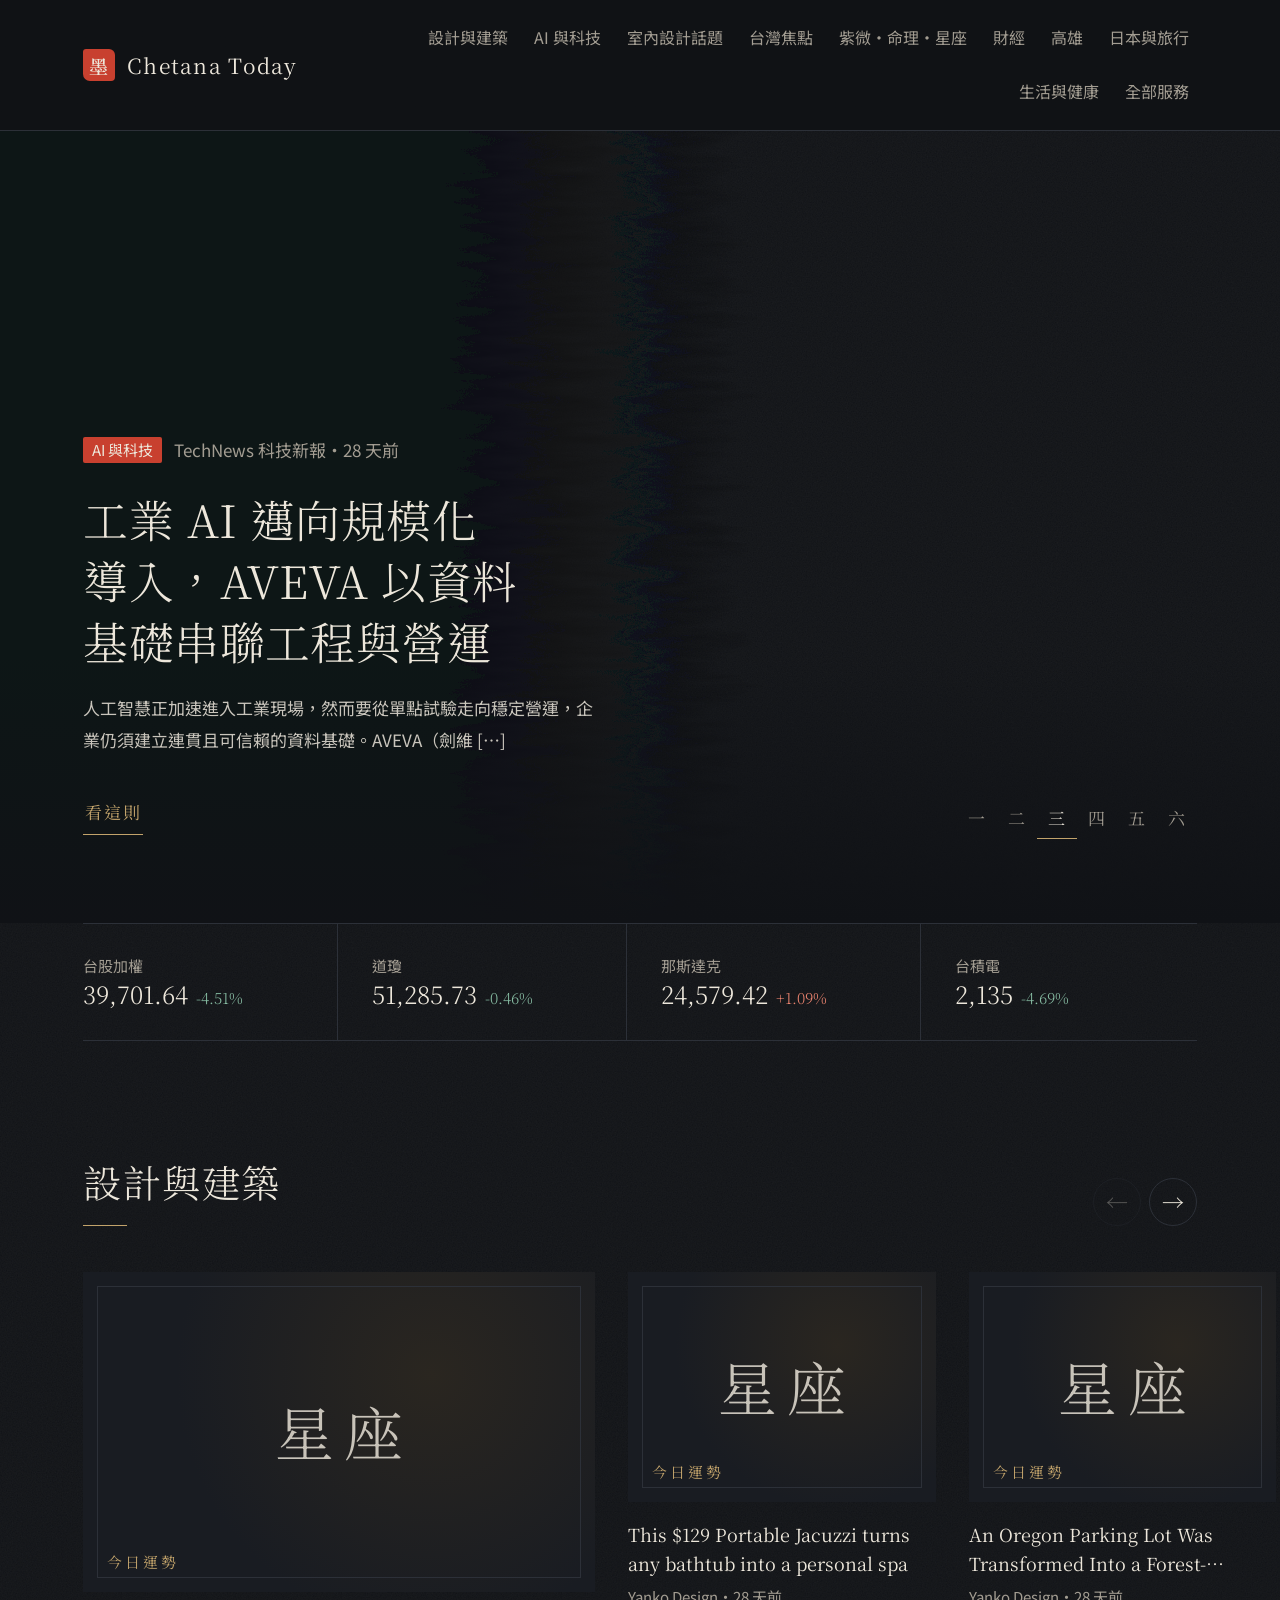
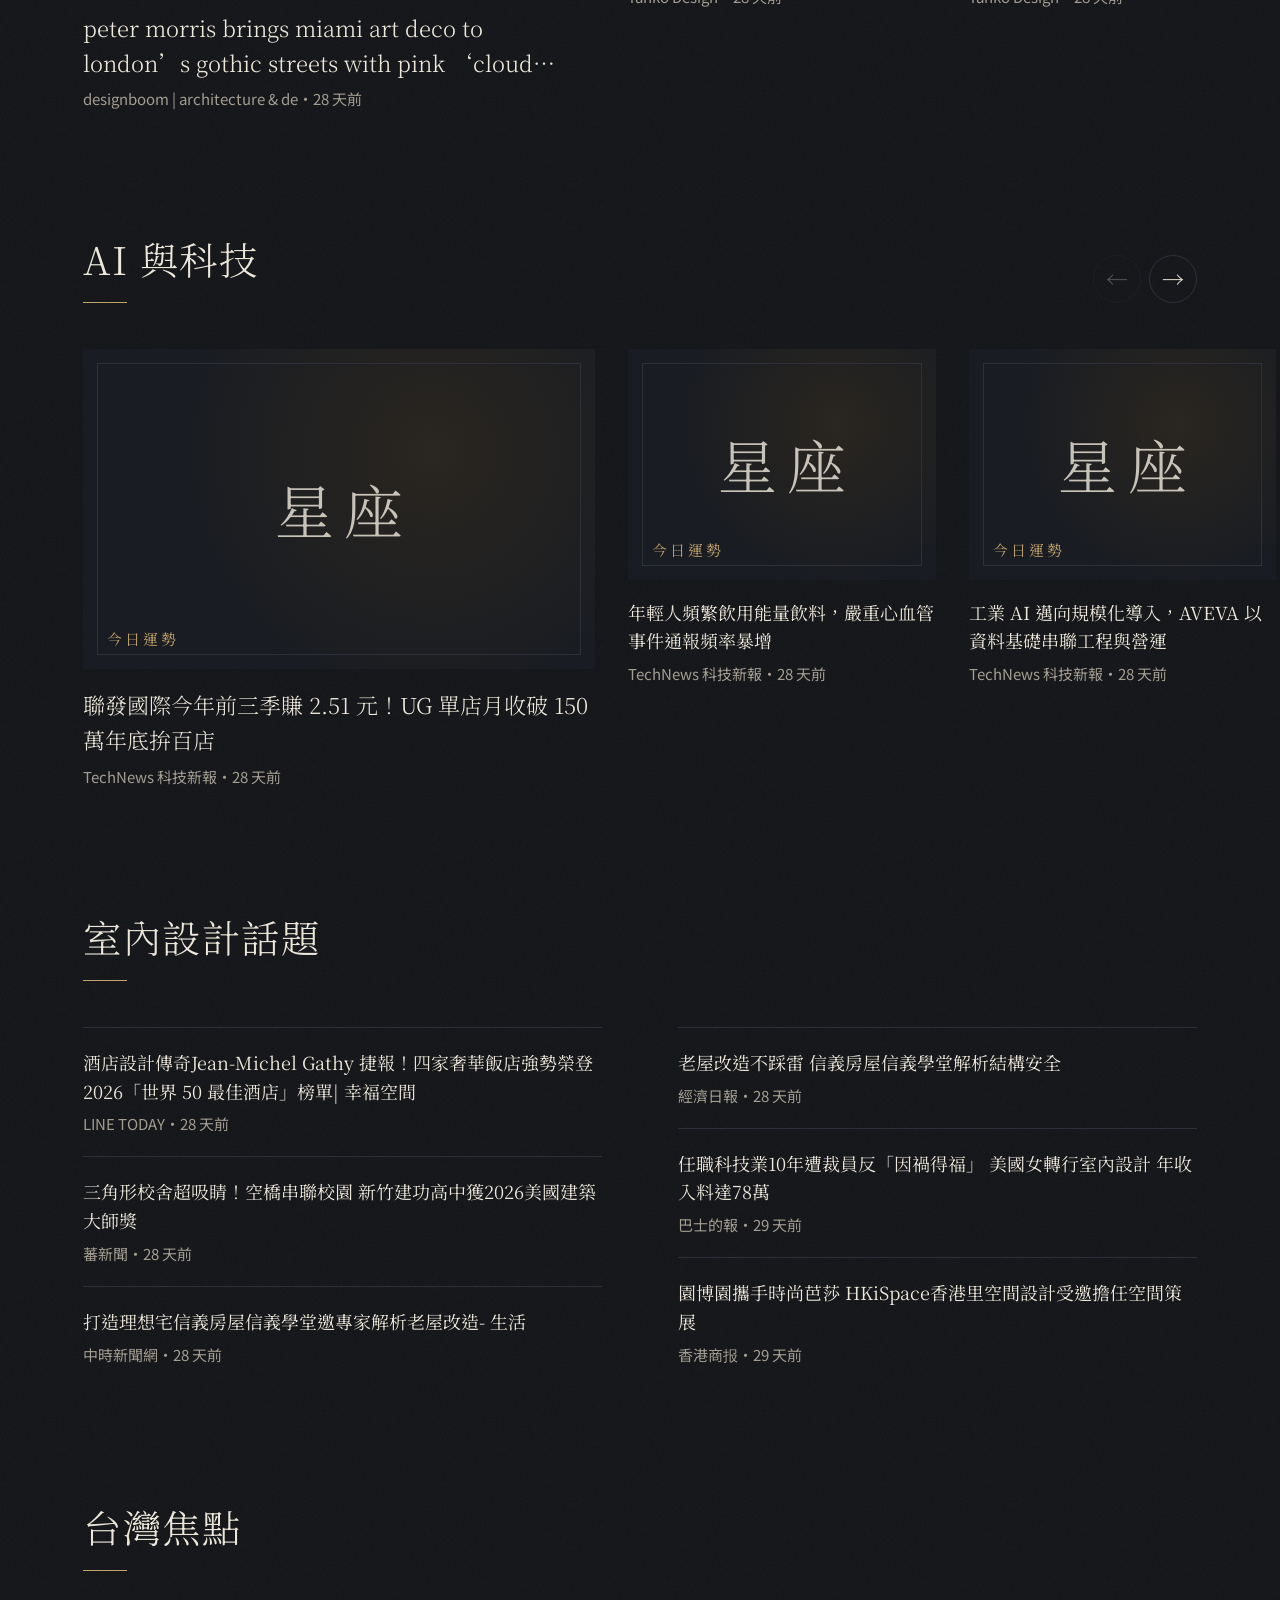
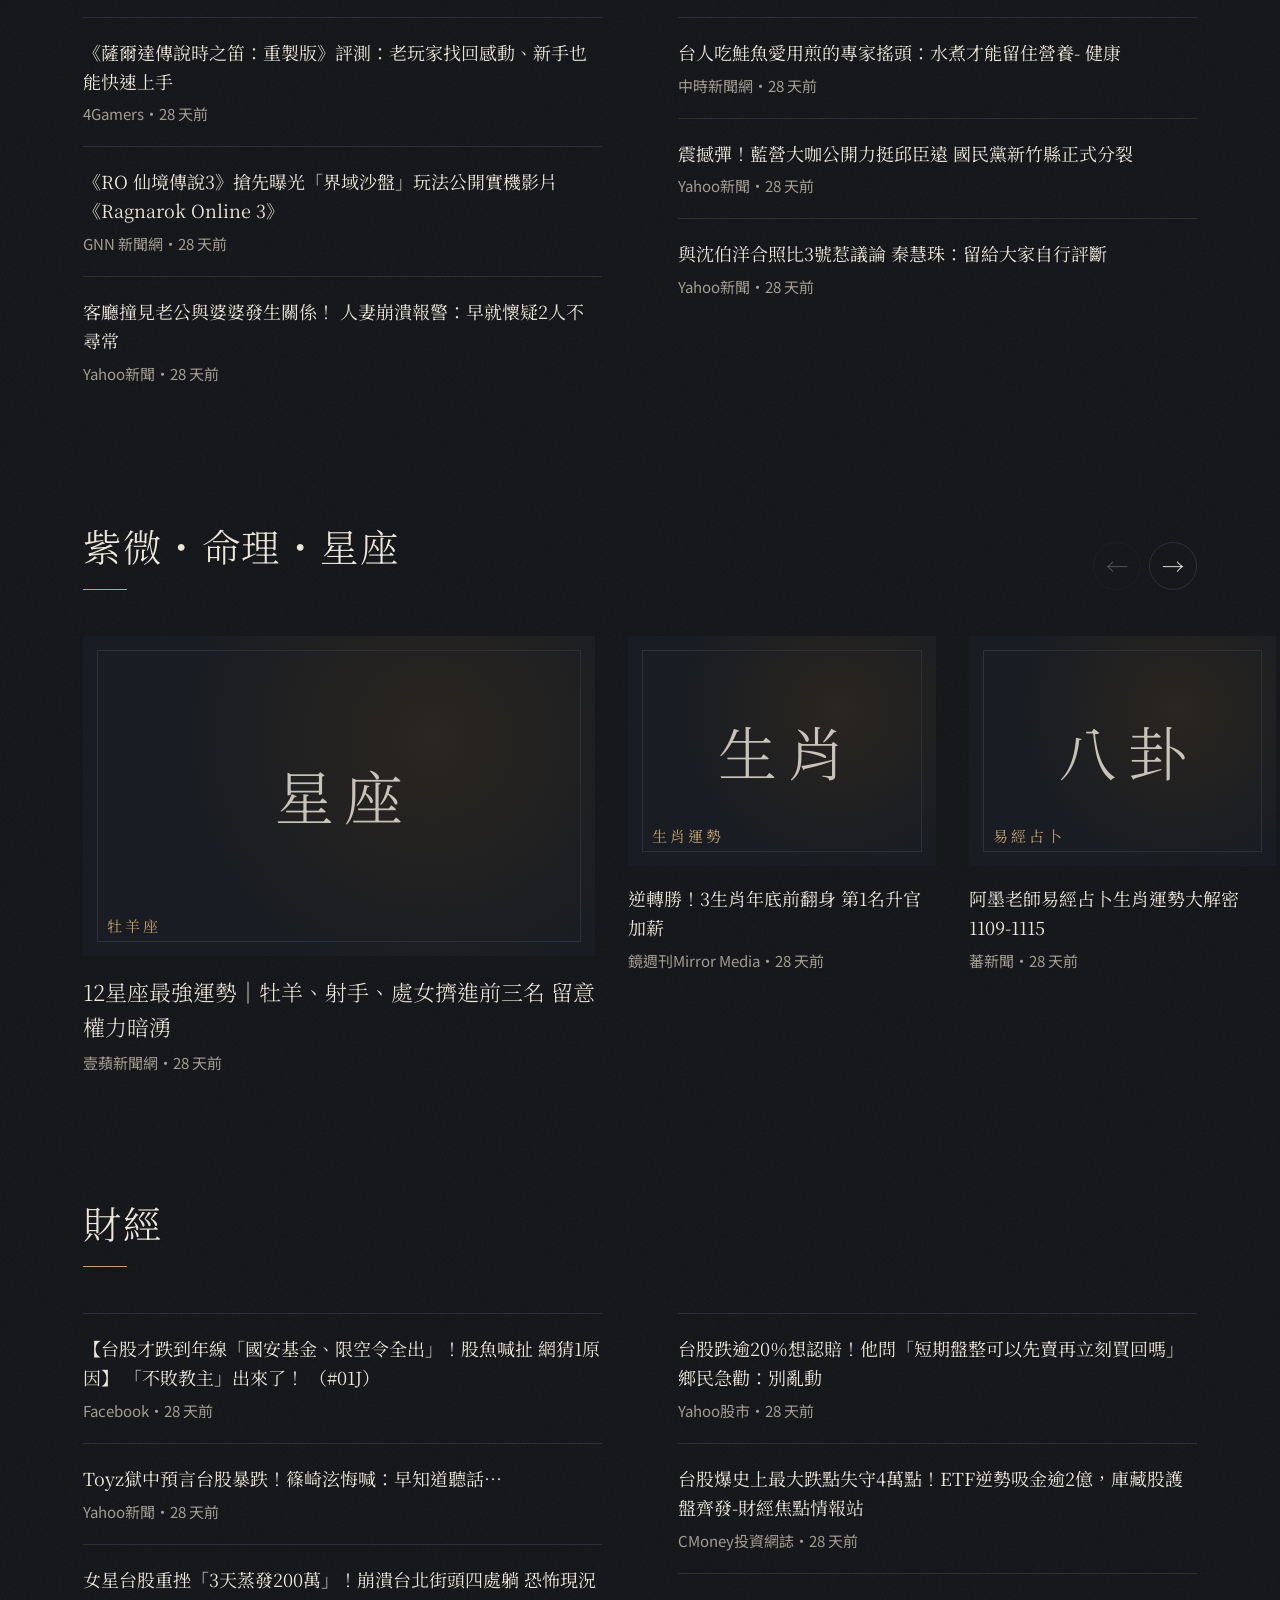
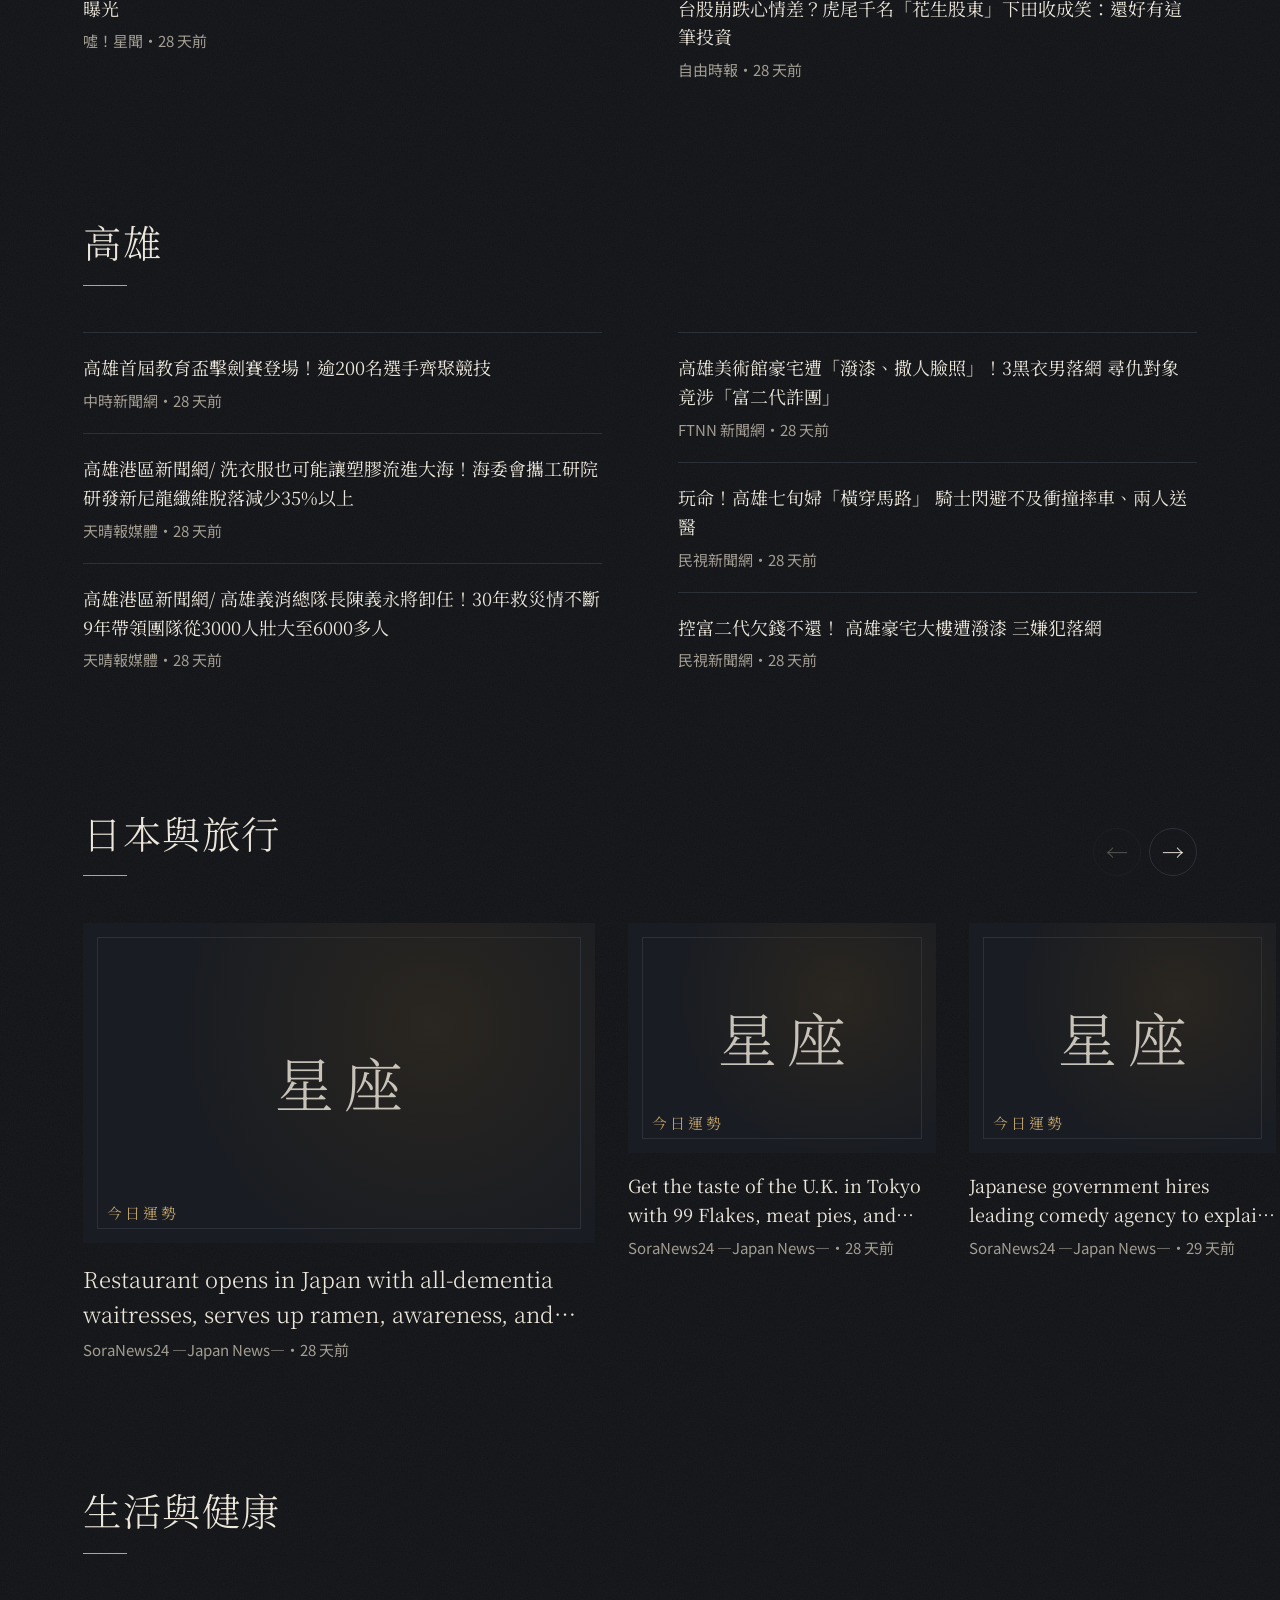
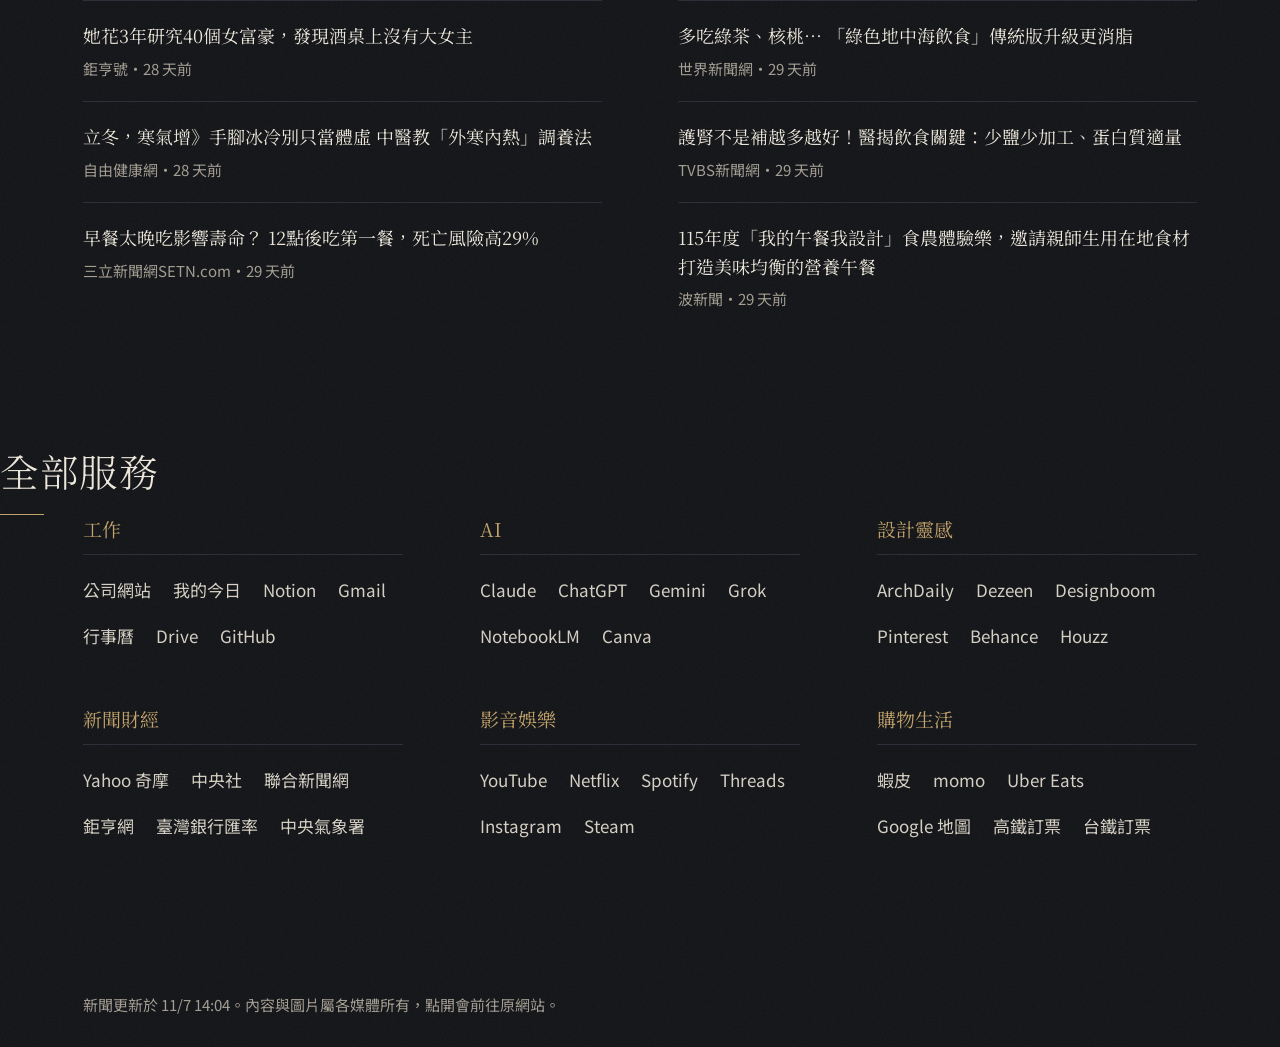
==== today/index.html @ 7f291869 "Use two-character covers for astrology cards Co-Authored-By: Claude Opus 5.5 <noreply@anthropic.com>" ====
<!doctype html>
<html lang="zh-Hant-TW">
<head>
<meta charset="utf-8">
<meta name="viewport" content="width=device-width,initial-scale=1,viewport-fit=cover">
<meta name="robots" content="noindex">
<meta name="theme-color" content="#101216">
<title>Chetana Today</title>
<link rel="apple-touch-icon" href="apple-touch-icon.png">
<meta name="apple-mobile-web-app-title" content="Today">
<link rel="preconnect" href="https://fonts.googleapis.com"><link rel="preconnect" href="https://fonts.gstatic.com" crossorigin>
<link rel="stylesheet" href="https://fonts.googleapis.com/css2?family=Noto+Serif+TC:wght@400;500;600;700&family=Noto+Sans+TC:wght@400;500&display=swap">
<style>
/* 墨：墨色底、宣紙字、朱印；直書分類、飛白邊的主視覺、圖片平時墨染，碰到才顯色 */
:root{--ink:#101216;--ink2:#191C22;--rule:#2C3038;--brass:#C2A36B;--paper:#EDE7DB;--ash:#A39D92;--seal:#C8402F;--rise:#E8826E;--fall:#86BBA2;--gutter:max(clamp(24px,6.5vw,104px),env(safe-area-inset-left,0px));--serif:"Noto Serif TC","Songti TC",serif;--sans:"Noto Sans TC","PingFang TC","Microsoft JhengHei",sans-serif}
*{box-sizing:border-box}
html{scroll-behavior:smooth;-webkit-text-size-adjust:100%}
body{margin:0;background-color:var(--ink);background-image:url("data:image/svg+xml,%3Csvg xmlns='http://www.w3.org/2000/svg' width='220' height='220'%3E%3Cfilter id='n'%3E%3CfeTurbulence type='fractalNoise' baseFrequency='.8' numOctaves='3'/%3E%3CfeColorMatrix values='0 0 0 0 .93 0 0 0 0 .9 0 0 0 0 .85 0 0 0 .05 0'/%3E%3C/filter%3E%3Crect width='220' height='220' filter='url(%23n)'/%3E%3C/svg%3E");color:var(--paper);font:400 17px/1.6 var(--sans);overflow-x:hidden}
a{color:inherit;text-decoration:none}
a:focus-visible,button:focus-visible{outline:2px solid var(--seal);outline-offset:3px}
img{display:block;max-width:100%}
.top{position:sticky;top:0;z-index:20;display:flex;align-items:center;gap:40px;padding:16px var(--gutter);background:#101216F2;border-bottom:1px solid var(--rule)}
.logo{display:flex;align-items:center;gap:12px;font:400 21px/1 var(--serif);letter-spacing:.06em;white-space:nowrap}
.seal{display:grid;place-items:center;width:32px;height:32px;background:var(--seal);color:var(--paper);font:600 19px/1 var(--serif);border-radius:3px 6px 4px 7px}
.tabs{display:flex;gap:10px;justify-content:flex-end;overflow-x:auto;scrollbar-width:none;flex:1;min-width:0}
.tabs::-webkit-scrollbar{display:none}
.tabs a{display:flex;align-items:center;min-height:44px;padding:0 8px;color:var(--ash);font-size:16px;white-space:nowrap}
.tabs a:hover{color:var(--paper)}
.hero{position:relative;min-height:min(88vh,820px);display:flex;align-items:flex-end;overflow:hidden}
.hero img{position:absolute;top:0;right:0;width:74%;height:100%;object-fit:cover;filter:grayscale(.55) contrast(1.05) brightness(.9)}
.wash{position:absolute;inset:-40px auto -40px -60px;width:62%;background:linear-gradient(90deg,var(--ink) 66%,#10121600);filter:url(#brush)}
.fade{position:absolute;inset:auto 0 0 0;height:34%;background:linear-gradient(to top,var(--ink),#10121600)}
.hero-text{position:relative;z-index:2;max-width:calc(620px + var(--gutter));padding:100px 0 88px var(--gutter)}
.eyebrow{display:flex;flex-wrap:wrap;gap:12px;align-items:center;color:var(--ash)}
.eyebrow b{padding:2px 9px;background:var(--seal);color:var(--paper);font:400 15px/1.5 var(--sans);border-radius:2px}
.hero h1{font:300 clamp(32px,3.5vw,50px)/1.36 var(--serif);letter-spacing:.01em;margin:26px 0 20px;text-wrap:balance}
.hero p{color:#C9C5BC;margin:0 0 34px;max-width:520px;font-weight:400;line-height:1.85}
.play{display:inline-flex;align-items:center;min-height:46px;padding:0 2px;border-bottom:1px solid var(--brass);color:var(--brass);font:400 17px var(--serif);letter-spacing:.1em}
.play:hover{color:var(--rise)}
.dots{position:absolute;z-index:3;right:var(--gutter);bottom:84px;display:flex}
.dots button{width:40px;height:44px;padding:0;border:0;background:none;cursor:pointer;color:var(--ash);font:400 17px var(--serif)}
.dots button[aria-pressed=true]{color:var(--paper);box-shadow:inset 0 -1px var(--brass)}
.ticker{display:flex;overflow-x:auto;scrollbar-width:none;margin:0 var(--gutter);border-block:1px solid var(--rule)}
.ticker::-webkit-scrollbar{display:none}
.chip{flex:1 0 auto;padding:30px 34px 30px 0;margin-right:34px;border-right:1px solid var(--rule)}
.chip:last-child{border:0}
.chip small{display:block;color:var(--ash);font-size:15px}
.chip b{font:300 24px/1.35 var(--serif);font-variant-numeric:tabular-nums}
.chip em{font-style:normal;font-size:15px;margin-left:8px}
.rise{color:var(--rise)}.fall{color:var(--fall)}
.row{padding:clamp(72px,9vw,128px) 0 0;scroll-margin-top:60px}
.head{display:flex;align-items:flex-end;justify-content:space-between;gap:20px;margin:0 0 clamp(30px,3.6vw,48px);padding:0 var(--gutter)}
.row h2{margin:0;font:300 clamp(30px,3vw,42px)/1.3 var(--serif);letter-spacing:.04em}
.row h2:after{content:"";display:block;width:44px;height:1px;margin-top:18px;background:var(--brass)}
.rail{display:flex;gap:clamp(24px,2.6vw,40px);overflow-x:auto;scroll-snap-type:x proximity;padding:0 var(--gutter) 10px;scroll-padding-left:var(--gutter);scrollbar-width:none}
.rail::-webkit-scrollbar{display:none}
.rail.drag{cursor:grabbing;scroll-snap-type:none;user-select:none}
.rail.drag a{pointer-events:none}
.arrows{display:flex;gap:8px}
.arrows button{width:48px;height:48px;border:1px solid var(--rule);border-radius:50%;background:none;color:var(--paper);font:300 22px/1 var(--serif);cursor:pointer}
.arrows button:hover:not(:disabled){border-color:var(--brass);color:var(--brass)}
.arrows button:disabled{opacity:.3;cursor:default}
@media(hover:none){.arrows{display:none}}
.card{flex:0 0 clamp(250px,24vw,340px);scroll-snap-align:start}
.card.lead{flex-basis:clamp(320px,40vw,600px)}
.thumb{position:relative;aspect-ratio:4/3;overflow:hidden;background:var(--ink2)}
.card.lead .thumb{aspect-ratio:16/10}
.thumb img{width:100%;height:100%;object-fit:cover;filter:grayscale(.8) contrast(1.04);transition:filter .35s,transform .6s}
.card:hover .thumb img{filter:none;transform:scale(1.02)}
.thumb.none{display:grid;place-items:center;background:radial-gradient(circle at 68% 32%,#2A2620,var(--ink2) 62%)}
.thumb.none:before{content:"";position:absolute;inset:14px;border:1px solid var(--rule)}
.thumb.none small{position:absolute;left:24px;bottom:20px;color:var(--brass);font:400 15px var(--serif);letter-spacing:.2em}
.thumb.none b{font:300 clamp(46px,4.6vw,68px)/1 var(--serif);letter-spacing:.18em;padding-left:.18em;color:var(--paper);opacity:.82}
.card:hover .thumb.none b{color:var(--brass);opacity:1}
.card b.t{display:-webkit-box;-webkit-line-clamp:2;-webkit-box-orient:vertical;overflow:hidden;margin-top:18px;font:400 18px/1.6 var(--serif)}
.card.lead b.t{font-size:22px;font-weight:300}
.card:hover b.t{color:var(--brass)}
.meta{display:block;margin-top:8px;color:var(--ash);font-size:15px;line-height:1.4}
.list{column-count:2;column-gap:clamp(40px,6vw,96px);padding:0 var(--gutter)}
.line{display:block;break-inside:avoid;padding:20px 0 22px;border-top:1px solid var(--rule)}
.line b{font:400 18px/1.6 var(--serif)}
.line:hover b{color:var(--brass)}
.dir{display:grid;grid-template-columns:repeat(3,minmax(0,1fr));gap:48px clamp(40px,6vw,96px);padding:0 var(--gutter)}
.group b{display:block;padding-bottom:12px;border-bottom:1px solid var(--rule);font:400 19px var(--serif);color:var(--brass)}
.group div{display:flex;flex-wrap:wrap;gap:2px 22px;padding-top:12px}
.group a{display:flex;align-items:center;min-height:44px;color:#D5CFC3}
.group a:hover{color:var(--brass)}
.foot{margin-top:clamp(72px,9vw,128px);padding:30px var(--gutter) calc(30px + env(safe-area-inset-bottom,0px));color:var(--ash);font-size:15px}
.empty{color:var(--ash)}
@media(hover:none){.thumb img{filter:grayscale(.3) contrast(1.03)}}
@media(min-width:721px){.tabs{flex-wrap:wrap;overflow:visible}.ticker{flex-wrap:wrap}}
@media(max-width:1000px){.dir{grid-template-columns:repeat(2,minmax(0,1fr))}.tabs{justify-content:flex-start}}
@media(max-width:720px){.top{flex-wrap:wrap;gap:6px 14px;padding-block:14px 4px}.tabs{flex:0 0 100%;order:3;gap:14px}.tabs a{padding:0}.hero{min-height:640px}.hero img{width:100%;height:58%;bottom:auto}.wash{inset:auto -40px -40px -40px;width:auto;height:62%;background:linear-gradient(0deg,var(--ink) 74%,#10121600);filter:none}.fade{display:none}.hero-text{padding:0 var(--gutter) 84px}.hero h1{margin:18px 0 14px}.hero p{margin-bottom:22px}.dots{left:var(--gutter);right:auto;bottom:16px}.chip{flex:0 0 auto;padding:22px 26px 22px 0;margin-right:26px}.card{flex-basis:70vw}.card.lead{flex-basis:84vw}.list{column-count:1}.line:nth-child(n+5){display:none}.dir{grid-template-columns:minmax(0,1fr);gap:36px}}
@media(prefers-reduced-motion:reduce){html{scroll-behavior:auto}.thumb img{transition:none}.card:hover .thumb img{transform:none}}
</style>
</head>
<body>
<header class="top">
  <a class="logo" href="#"><span class="seal" aria-hidden="true">墨</span>Chetana Today</a>
  <nav class="tabs" id="tabs" aria-label="分類"></nav>
</header>
<svg width="0" height="0" aria-hidden="true" style="position:absolute"><filter id="brush" x="-10%" y="-10%" width="120%" height="120%"><feTurbulence type="fractalNoise" baseFrequency=".012 .09" numOctaves="4" seed="7"/><feDisplacementMap in="SourceGraphic" scale="90" xChannelSelector="R" yChannelSelector="G"/></filter></svg>
<section class="hero" id="hero" aria-label="精選"></section>
<div class="ticker" id="ticker" aria-label="天氣與市場"></div>
<main id="rows"></main>
<section class="row" id="links"><h2>全部服務</h2><div id="dir" class="dir"></div></section>
<footer class="foot" id="foot">新聞每小時自動更新，內容與圖片屬各媒體所有，點開會前往原網站。</footer>
<script>
(function(){
var BUILD='b20261107b';
try{fetch(location.pathname+'?check='+Date.now(),{cache:'no-store'}).then(function(r){return r.text()}).then(function(t){if(t.indexOf("BUILD='"+BUILD+"'")<0){var k='reloaded',n=0;try{n=+sessionStorage.getItem(k)||0;sessionStorage.setItem(k,n+1)}catch(e){}if(n<1)location.replace(location.pathname+'?v='+Date.now()+location.hash)}}).catch(function(){})}catch(e){}
var DIR=[
['工作',[['公司網站','https://icesnowchetana-code.github.io/yiju/','亦','#3DD6C6'],['我的今日','https://claude.ai/artifact/6f5ETdZzxzoSQWmuPCrXjD','今','#FFD166'],['Notion','https://www.notion.so','N','#FFFFFF'],['Gmail','https://mail.google.com','G','#FF8A80'],['行事曆','https://calendar.google.com','曆','#8AB4F8'],['Drive','https://drive.google.com','D','#7BD88F'],['GitHub','https://github.com/icesnowchetana-code','Gh','#C9D1D9']]],
['AI',[['Claude','https://claude.ai','C','#F2A07B'],['ChatGPT','https://chatgpt.com','G','#7BD8B0'],['Gemini','https://gemini.google.com','G','#8AB4F8'],['Grok','https://grok.com','X','#FFFFFF'],['NotebookLM','https://notebooklm.google.com','NB','#FFD166'],['Canva','https://www.canva.com','Ca','#9D8CFF']]],
['設計靈感',[['ArchDaily','https://www.archdaily.com','AD','#FFFFFF'],['Dezeen','https://www.dezeen.com','Dz','#FFD166'],['Designboom','https://www.designboom.com','db','#FF8A80'],['Pinterest','https://www.pinterest.com','P','#FF6B6B'],['Behance','https://www.behance.net','Be','#8AB4F8'],['Houzz','https://www.houzz.com','Hz','#7BD88F']]],
['新聞財經',[['Yahoo 奇摩','https://tw.yahoo.com','Y','#B79CFF'],['中央社','https://www.cna.com.tw','央','#FF8A80'],['聯合新聞網','https://udn.com','聯','#8AB4F8'],['鉅亨網','https://www.cnyes.com','鉅','#FFD166'],['臺灣銀行匯率','https://rate.bot.com.tw/xrt?Lang=zh-TW','匯','#7BD88F'],['中央氣象署','https://www.cwa.gov.tw','氣','#3DD6C6']]],
['影音娛樂',[['YouTube','https://www.youtube.com','▶','#FF6B6B'],['Netflix','https://www.netflix.com','N','#FF6B6B'],['Spotify','https://open.spotify.com','S','#7BD88F'],['Threads','https://www.threads.com','@','#FFFFFF'],['Instagram','https://www.instagram.com','IG','#FF9EC4'],['Steam','https://store.steampowered.com','St','#8AB4F8']]],
['購物生活',[['蝦皮','https://shopee.tw','蝦','#FF8A5C'],['momo','https://www.momoshop.com.tw','mo','#FF9EC4'],['Uber Eats','https://www.ubereats.com/tw','UE','#7BD88F'],['Google 地圖','https://www.google.com/maps','圖','#8AB4F8'],['高鐵訂票','https://irs.thsrc.com.tw','高','#FFD166'],['台鐵訂票','https://www.railway.gov.tw','台','#8AB4F8']]]
];
var $=function(id){return document.getElementById(id)};
function el(t,c,x){var e=document.createElement(t);if(c)e.className=c;if(x!=null)e.textContent=x;return e}
function link(c,u){var a=el('a',c);a.href=u;a.target='_blank';a.rel='noopener noreferrer';return a}
function safe(u){return typeof u==='string'&&/^https:\/\//.test(u)}
function ago(t){if(!t)return'';var m=Math.floor(Date.now()/60000-t/60);if(m<1)return'剛剛';if(m<60)return m+' 分鐘前';if(m<1440)return Math.floor(m/60)+' 小時前';return Math.floor(m/1440)+' 天前'}
function meta(i){return[i.source,ago(i.time)].filter(Boolean).join('・')}
function pic(url,alt,onfail){var i=new Image();i.alt=alt||'';i.loading='lazy';i.decoding='async';i.referrerPolicy='no-referrer';i.addEventListener('error',onfail);i.src=url;return i}
var SIGNS=[['牡羊','星座','牡羊座'],['金牛','星座','金牛座'],['雙子','星座','雙子座'],['巨蟹','星座','巨蟹座'],['獅子','星座','獅子座'],['處女','星座','處女座'],['天秤','星座','天秤座'],['天蠍','星座','天蠍座'],['射手','星座','射手座'],['魔羯','星座','魔羯座'],['摩羯','星座','魔羯座'],['水瓶','星座','水瓶座'],['雙魚','星座','雙魚座'],['紫微','紫微','紫微斗數'],['命格','紫微','紫微斗數'],['易經','八卦','易經占卜'],['卦','八卦','易經占卜'],['八字','八字','八字命理'],['生肖','生肖','生肖運勢'],['塔羅','塔羅','塔羅占卜'],['風水','風水','風水開運'],['星座','星座','星座運勢']];
function cover(t){for(var i=0;i<SIGNS.length;i++)if(t.indexOf(SIGNS[i][0])>-1)return [SIGNS[i][1],SIGNS[i][2]];return ['星座','今日運勢']}
function card(item,sec,lead){
  var a=link(lead?'card lead':'card',item.url),t=el('div','thumb');
  function none(){var c=cover(item.title);t.className='thumb none';t.replaceChildren(el('b',null,c[0]),el('small',null,c[1]))}
  if(safe(item.image))t.append(pic(item.image,'',none));else none();
  a.append(t,el('b','t',item.title),el('span','meta',meta(item)));return a}
function line(item){var a=link('line',item.url);a.append(el('b',null,item.title),el('span','meta',meta(item)));return a}
var slides=[],at=0,timer;
function show(n){
  at=n;var s=slides[n],h=$('hero');if(!s)return;h.replaceChildren();
  if(safe(s.image))h.append(pic(s.image,'',function(){this.remove()}));h.append(el('div','wash'),el('div','fade'));
  var t=el('div','hero-text'),e=el('div','eyebrow');e.append(el('b',null,s.section),el('span',null,meta(s)));
  var go=link('play',s.url);go.textContent='看這則';t.append(e,el('h1',null,s.title));if(s.summary)t.append(el('p',null,s.summary));t.append(go);h.append(t);
  var d=el('div','dots');slides.forEach(function(_,i){var b=el('button');b.type='button';b.setAttribute('aria-label','第 '+(i+1)+' 則');b.setAttribute('aria-pressed',String(i===n));b.textContent='一二三四五六'[i];b.addEventListener('click',function(){show(i);play()});d.append(b)});h.append(d)}
function play(){clearInterval(timer);if(matchMedia('(prefers-reduced-motion:reduce)').matches)return;timer=setInterval(function(){if(!document.hidden)show((at+1)%slides.length)},8000)}
function arrows(head,rail,name){
  var w=el('div','arrows'),prev=el('button',null,'←'),next=el('button',null,'→');
  prev.type=next.type='button';prev.setAttribute('aria-label',name+'：看前面');next.setAttribute('aria-label',name+'：看更多');
  function move(d){rail.scrollBy({left:d*rail.clientWidth*.8,behavior:'smooth'})}
  function sync(){prev.disabled=rail.scrollLeft<4;next.disabled=rail.scrollLeft+rail.clientWidth>=rail.scrollWidth-4}
  prev.addEventListener('click',function(){move(-1)});next.addEventListener('click',function(){move(1)});
  rail.addEventListener('scroll',sync,{passive:true});addEventListener('resize',sync);
  var down=false,x=0,start=0,moved=false;
  rail.addEventListener('pointerdown',function(e){if(e.pointerType!=='mouse')return;down=true;moved=false;x=e.clientX;start=rail.scrollLeft});
  addEventListener('pointermove',function(e){if(!down)return;var d=e.clientX-x;if(Math.abs(d)>6){moved=true;rail.classList.add('drag')}if(moved)rail.scrollLeft=start-d});
  addEventListener('pointerup',function(){down=false;setTimeout(function(){rail.classList.remove('drag')},0)});
  rail.addEventListener('dragstart',function(e){e.preventDefault()});
  rail.addEventListener('click',function(e){if(moved){e.preventDefault();moved=false}},true);
  w.append(prev,next);head.append(w);sync();setTimeout(sync,800)}
function render(data){
  var secs=(data.sections||[]).filter(function(s){return s.items&&s.items.length}),tabs=$('tabs'),rows=$('rows');tabs.replaceChildren();rows.replaceChildren();
  secs.forEach(function(s){var a=el('a',null,s.title);a.href='#'+s.id;tabs.append(a)});
  var more=el('a',null,'全部服務');more.href='#links';tabs.append(more);
  var pool=[];secs.forEach(function(s){if(s.images)s.items.filter(function(i){return safe(i.image)}).slice(0,3).forEach(function(i){pool.push(Object.assign({section:s.title},i))})});
  slides=pool.sort(function(a,b){return b.time-a.time}).slice(0,6);
  if(slides.length){show(0);play()}else $('hero').append(function(){var t=el('div','hero-text');t.append(el('h1',null,'今天的新聞整理中'));return t}());
  secs.forEach(function(s){
    var r=el('section','row');r.id=s.id;r.setAttribute('aria-labelledby','h-'+s.id);var h=el('h2',null,s.title),hd=el('div','head');h.id='h-'+s.id;hd.append(h);r.append(hd);
    var rich=s.id==='mingli'||s.items.filter(function(i){return safe(i.image)}).length>=s.items.length/2,box=el('div',rich?'rail':'list');s.items.slice(0,rich?8:6).forEach(function(i,n){box.append(rich?card(i,s,n===0):line(i))});r.append(box);rows.append(r);if(rich)arrows(hd,box,s.title)});
  (data.markets||[]).forEach(function(m){var c=el('div','chip');c.append(el('small',null,m.name));var b=el('b',null,Number(m.price).toLocaleString('zh-TW',{maximumFractionDigits:2}));if(m.change!=null){var e=el('em',m.change>=0?'rise':'fall',(m.change>=0?'+':'')+m.change+'%');b.append(e)}c.append(b);$('ticker').append(c)});
  if(data.updated)$('foot').textContent='新聞更新於 '+new Date(data.updated*1000).toLocaleString('zh-TW',{timeZone:'Asia/Taipei',month:'numeric',day:'numeric',hour:'2-digit',minute:'2-digit',hour12:false})+'。內容與圖片屬各媒體所有，點開會前往原網站。'
}
function chip(k,v,after){var c=el('div','chip');c.append(el('small',null,k),el('b',null,v));after?$('ticker').append(c):$('ticker').prepend(c)}
var WMO={0:'晴',1:'晴時多雲',2:'多雲',3:'陰',45:'霧',48:'霧',51:'毛毛雨',53:'毛毛雨',55:'毛毛雨',61:'小雨',63:'雨',65:'大雨',80:'陣雨',81:'陣雨',82:'大陣雨',95:'雷雨',96:'雷雨',99:'雷雨'};
fetch('https://api.open-meteo.com/v1/forecast?latitude=22.63&longitude=120.30&current=temperature_2m,weather_code&daily=temperature_2m_max,temperature_2m_min,precipitation_probability_max&timezone=Asia%2FTaipei&forecast_days=1').then(function(r){return r.json()}).then(function(w){chip('高雄 '+(WMO[w.current.weather_code]||''),Math.round(w.current.temperature_2m)+'°  '+Math.round(w.daily.temperature_2m_min[0])+'–'+Math.round(w.daily.temperature_2m_max[0])+'°  雨 '+w.daily.precipitation_probability_max[0]+'%')}).catch(function(){});
fetch('https://open.er-api.com/v6/latest/USD').then(function(r){return r.json()}).then(function(f){var t=f.rates.TWD;chip('美元／台幣',t.toFixed(2),true);chip('日圓 100／台幣',(t/f.rates.JPY*100).toFixed(2),true)}).catch(function(){});
var box=$('dir');DIR.forEach(function(g){var c=el('div','group'),w=el('div');c.append(el('b',null,g[0]));g[1].forEach(function(x){var a=link('',x[1]);a.textContent=x[0];w.append(a)});c.append(w);box.append(c)});
fetch('news.json?t='+Math.floor(Date.now()/600000),{cache:'no-store'}).then(function(r){if(!r.ok)throw 0;return r.json()}).then(render).catch(function(){$('rows').append(el('p','empty','新聞暫時讀不到，稍後重新整理。'));render({sections:[]})});
})();
</script>
</body>
</html>
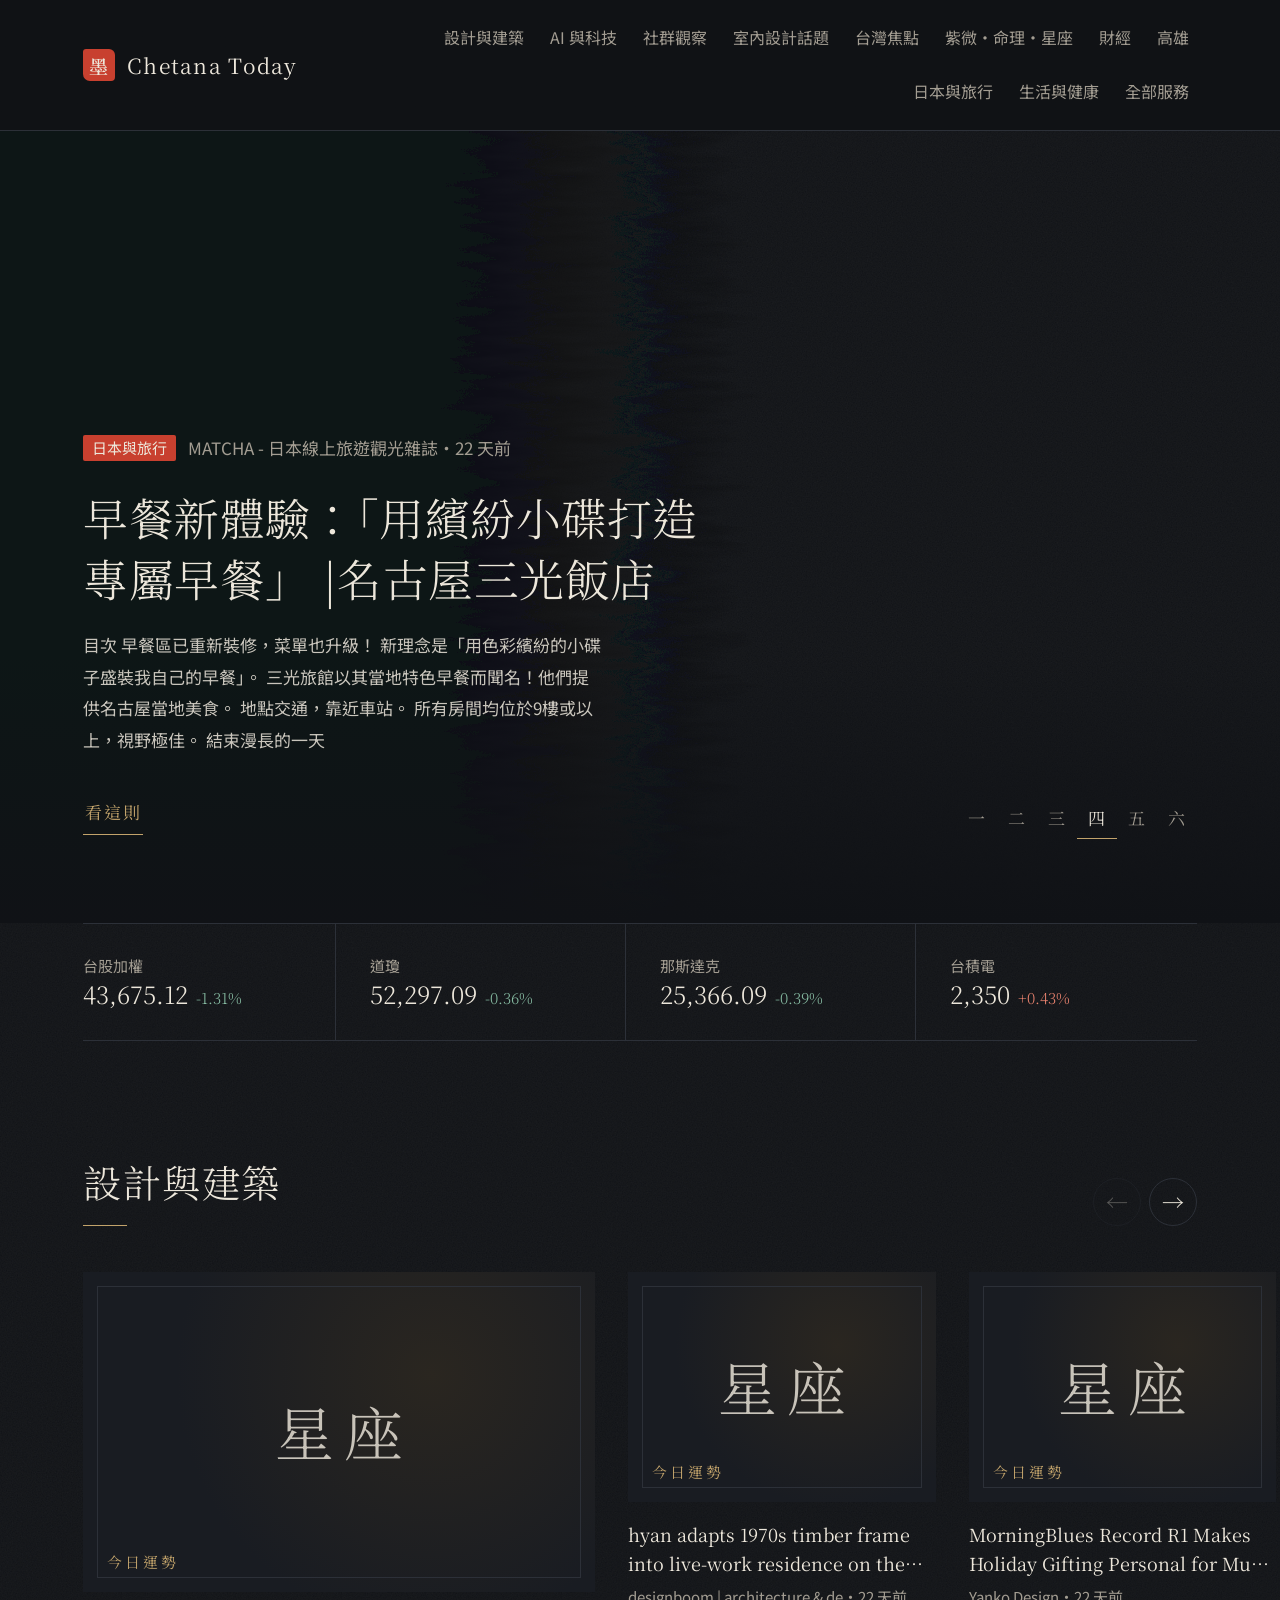
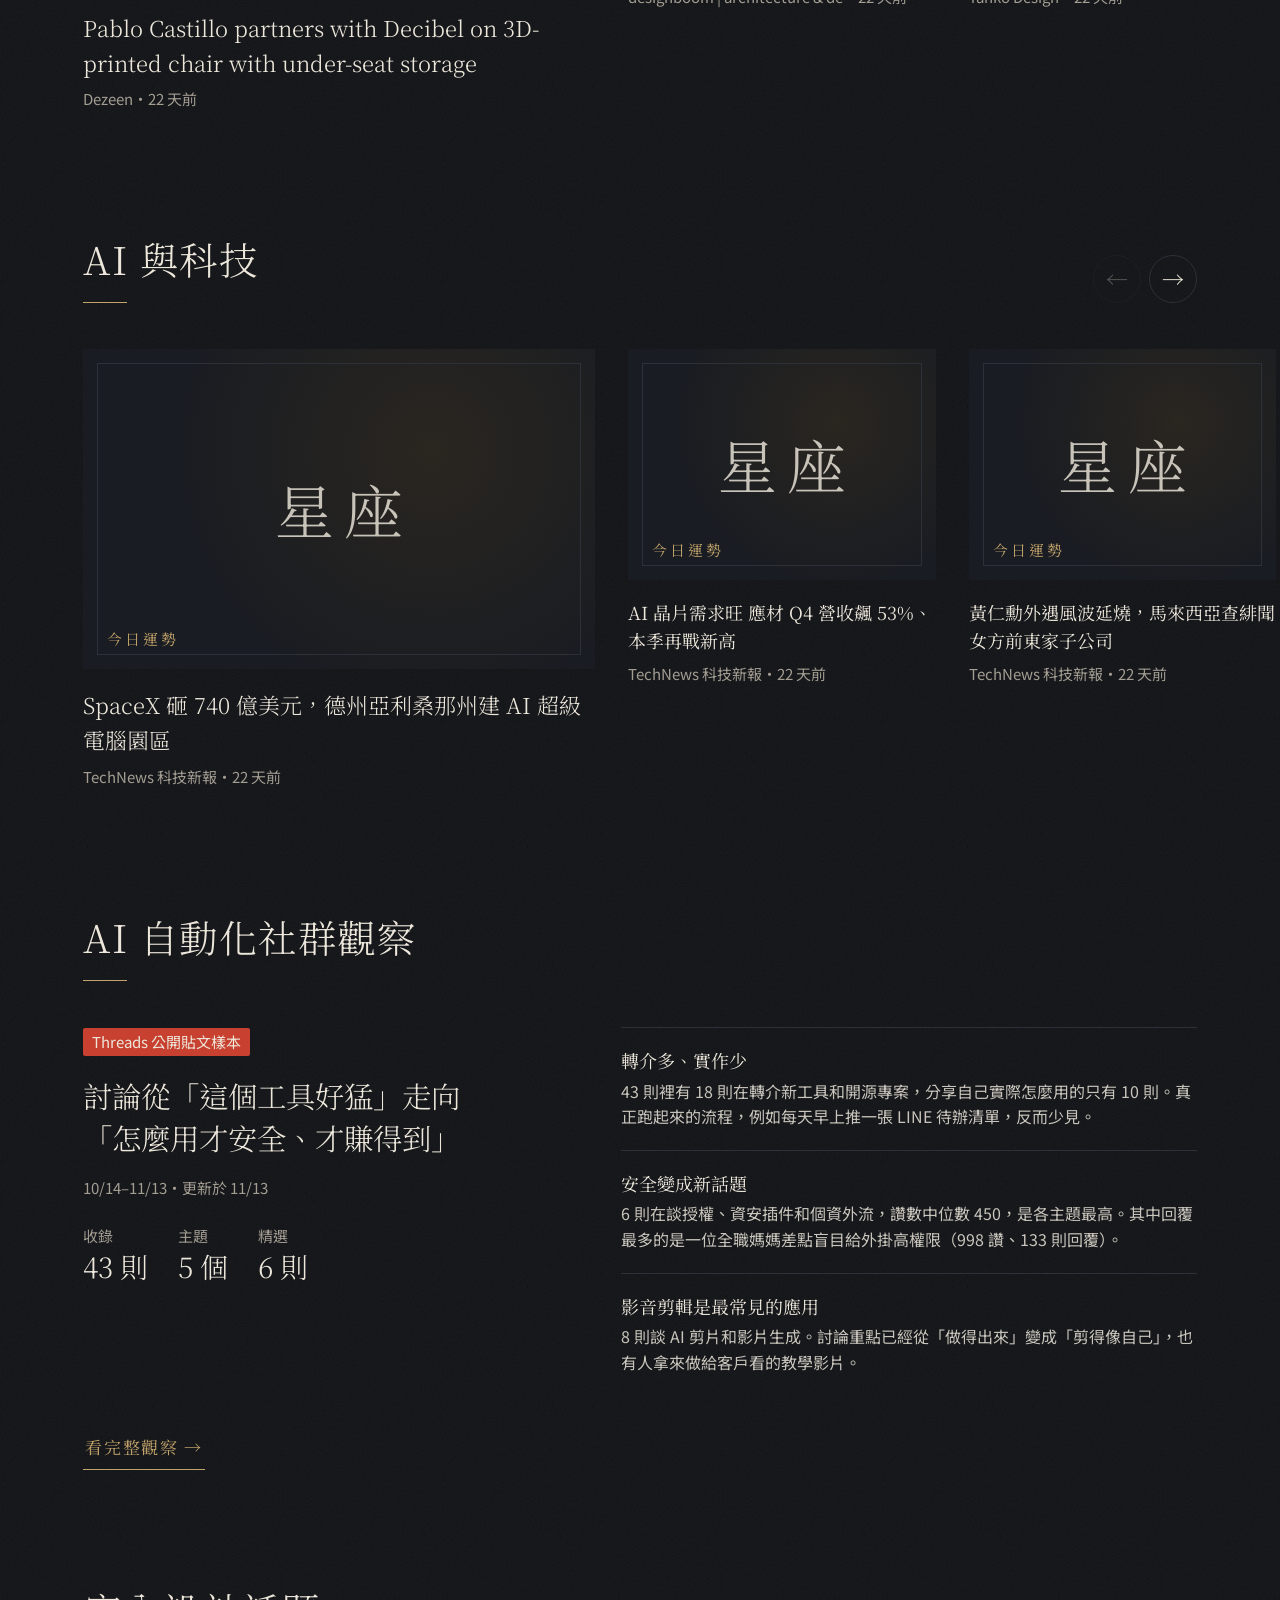
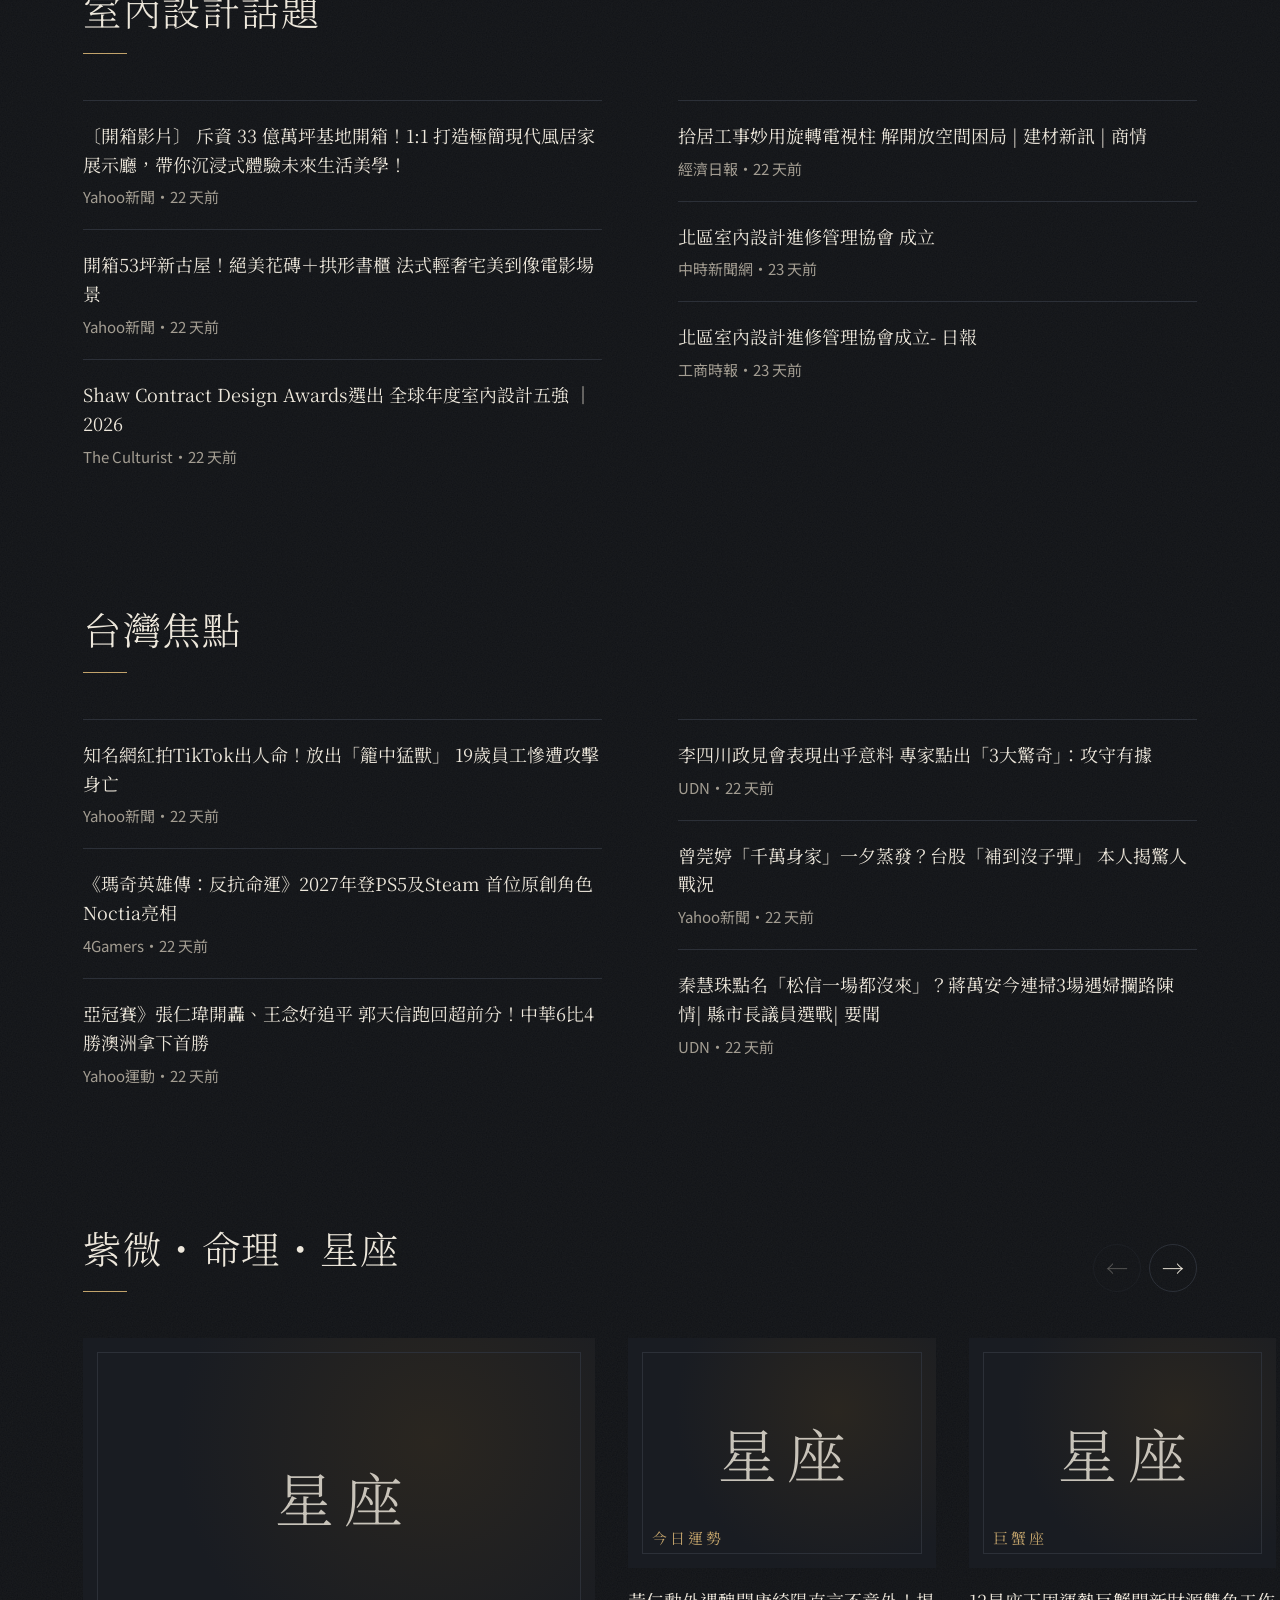
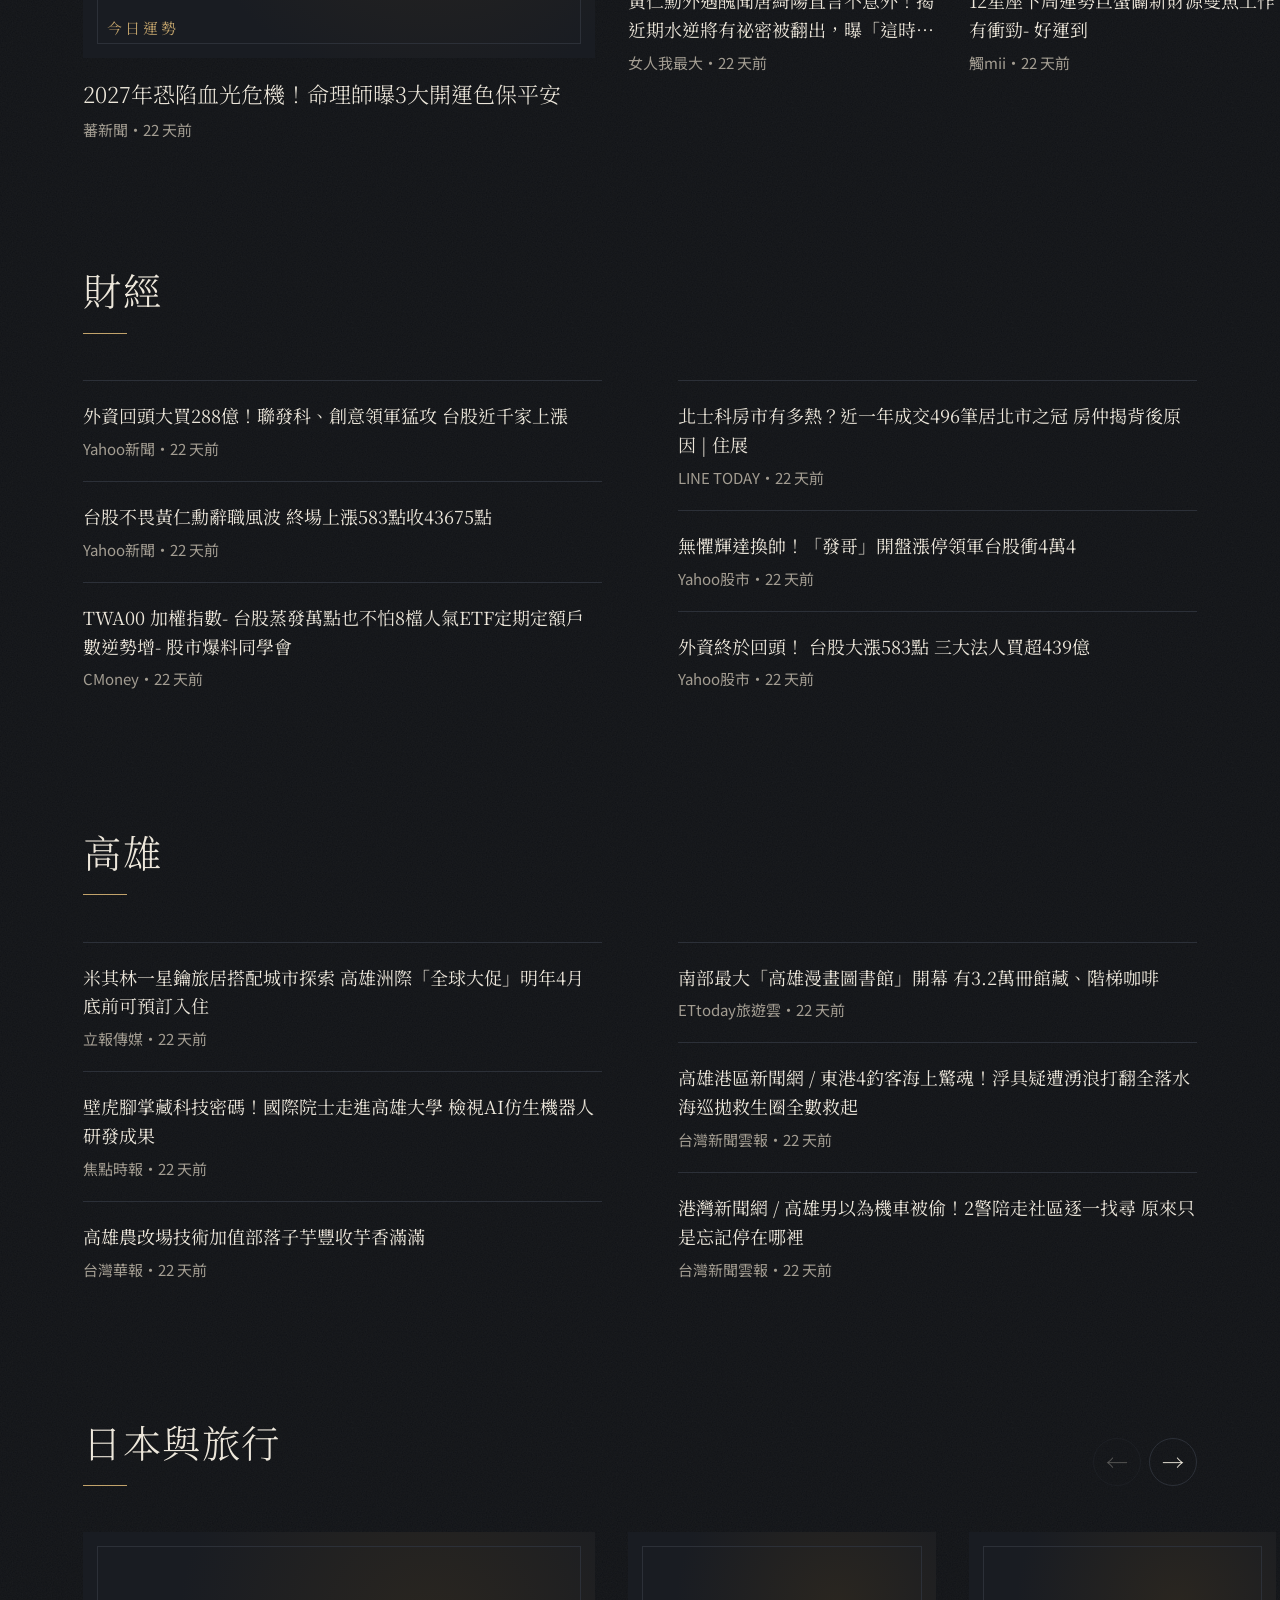
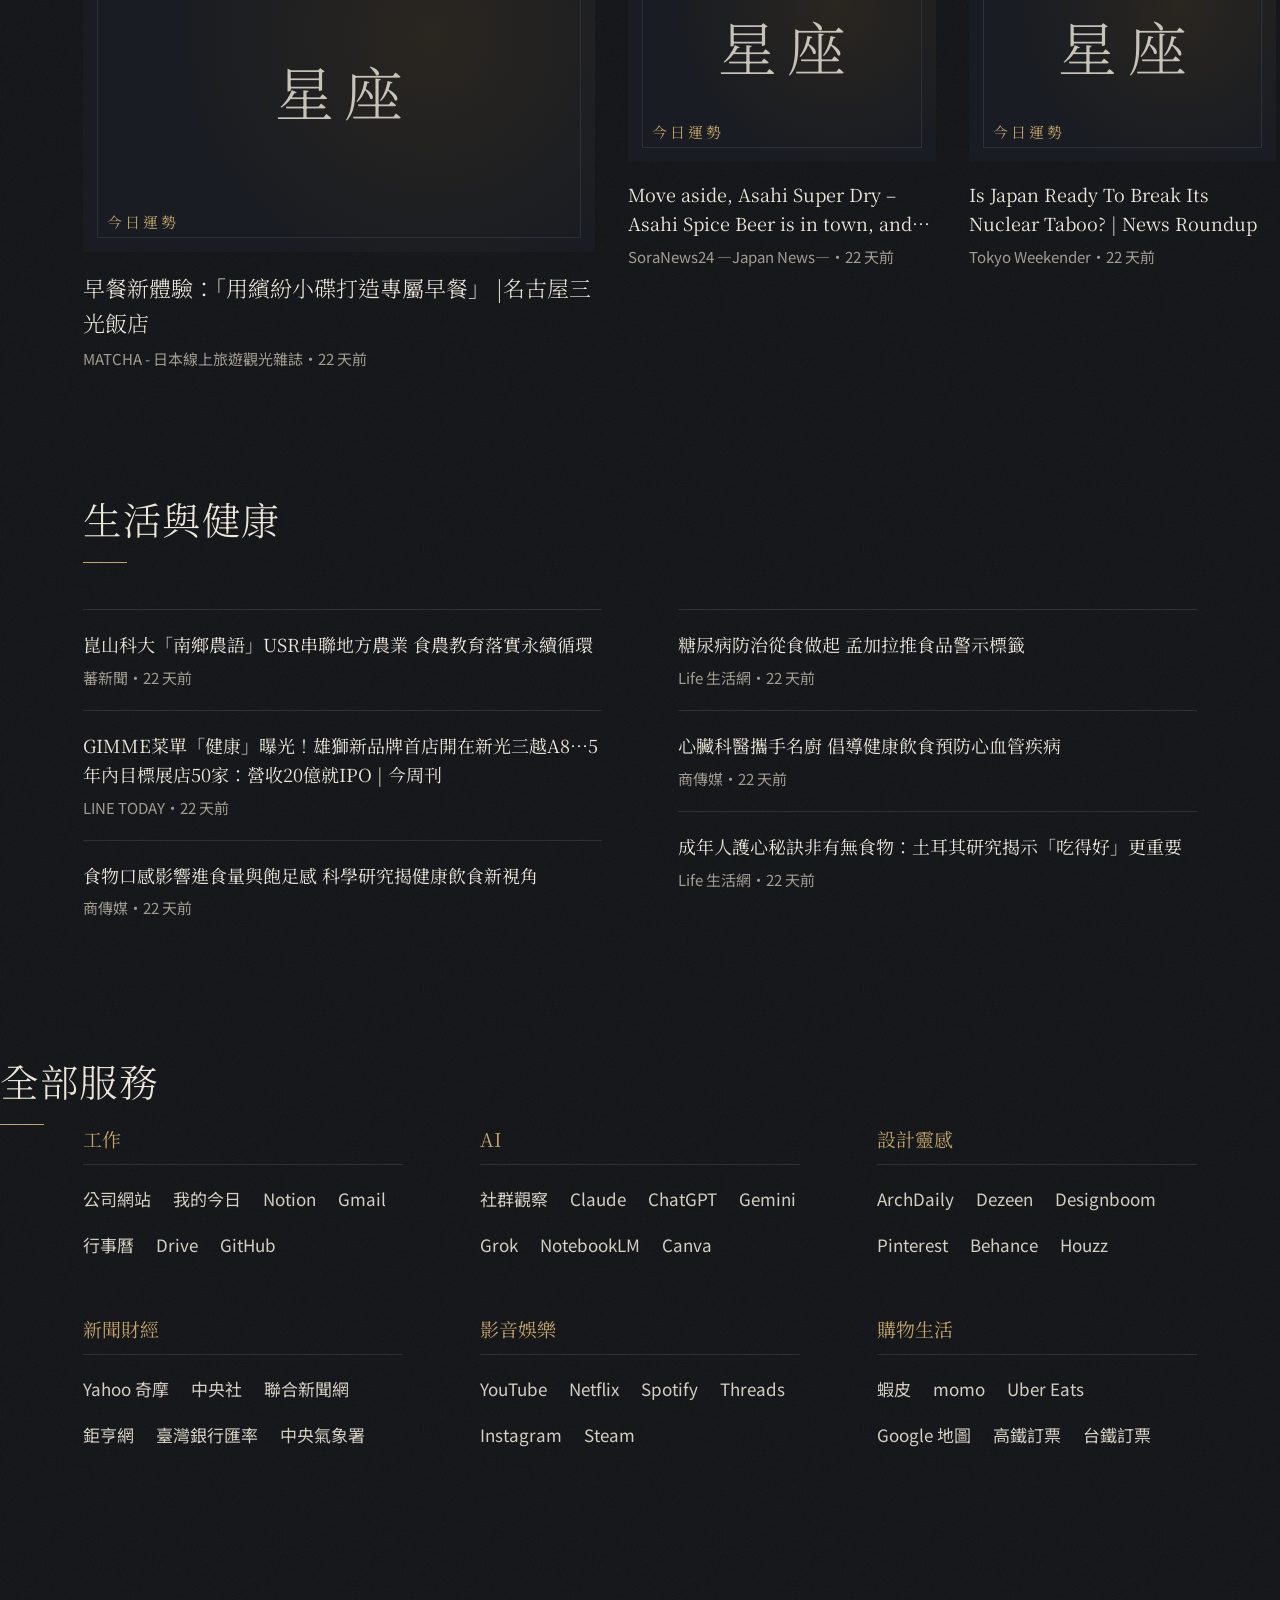
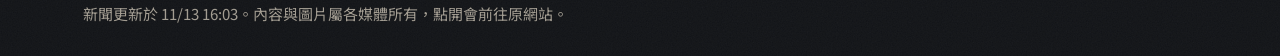
==== commit 7af2c740: "today：新增 AI 自動化社群觀察頁，首頁加區塊與連結 - today/social/：Threads 公開貼文樣本（10/14–11/13，收錄 43 則），編輯觀察、精選 6 則、主題與類型分" ====
--- a/today/index.html
+++ b/today/index.html
@@ -85,12 +85,23 @@
 .group div{display:flex;flex-wrap:wrap;gap:2px 22px;padding-top:12px}
 .group a{display:flex;align-items:center;min-height:44px;color:#D5CFC3}
 .group a:hover{color:var(--brass)}
+.social{display:grid;grid-template-columns:minmax(0,1fr) minmax(0,1.25fr);gap:28px clamp(40px,6vw,96px);padding:0 var(--gutter)}
+.social .tag{display:inline-block;padding:2px 9px;background:var(--seal);color:var(--paper);font-size:15px;border-radius:2px}
+.social h3{margin:18px 0 14px;font:300 clamp(24px,2.3vw,32px)/1.45 var(--serif);text-wrap:balance}
+.social .when{color:var(--ash);font-size:15px}
+.social .nums{display:flex;gap:30px;margin:24px 0 8px}
+.social .nums small{display:block;color:var(--ash);font-size:15px}
+.social .nums b{font:300 28px/1.3 var(--serif);font-variant-numeric:tabular-nums}
+.social .obs b{display:block;font:400 18px/1.6 var(--serif)}
+.social .obs p{margin:4px 0 0;color:#C9C5BC;font-size:16px}
+.social .obs div{padding:18px 0 20px;border-top:1px solid var(--rule)}
+.social .more{grid-column:1/-1;justify-self:start}
 .foot{margin-top:clamp(72px,9vw,128px);padding:30px var(--gutter) calc(30px + env(safe-area-inset-bottom,0px));color:var(--ash);font-size:15px}
 .empty{color:var(--ash)}
 @media(hover:none){.thumb img{filter:grayscale(.3) contrast(1.03)}}
 @media(min-width:721px){.tabs{flex-wrap:wrap;overflow:visible}.ticker{flex-wrap:wrap}}
 @media(max-width:1000px){.dir{grid-template-columns:repeat(2,minmax(0,1fr))}.tabs{justify-content:flex-start}}
-@media(max-width:720px){.top{flex-wrap:wrap;gap:6px 14px;padding-block:14px 4px}.tabs{flex:0 0 100%;order:3;gap:14px}.tabs a{padding:0}.hero{min-height:640px}.hero img{width:100%;height:58%;bottom:auto}.wash{inset:auto -40px -40px -40px;width:auto;height:62%;background:linear-gradient(0deg,var(--ink) 74%,#10121600);filter:none}.fade{display:none}.hero-text{padding:0 var(--gutter) 84px}.hero h1{margin:18px 0 14px}.hero p{margin-bottom:22px}.dots{left:var(--gutter);right:auto;bottom:16px}.chip{flex:0 0 auto;padding:22px 26px 22px 0;margin-right:26px}.card{flex-basis:70vw}.card.lead{flex-basis:84vw}.list{column-count:1}.line:nth-child(n+5){display:none}.dir{grid-template-columns:minmax(0,1fr);gap:36px}}
+@media(max-width:720px){.top{flex-wrap:wrap;gap:6px 14px;padding-block:14px 4px}.tabs{flex:0 0 100%;order:3;gap:14px}.tabs a{padding:0}.hero{min-height:640px}.hero img{width:100%;height:58%;bottom:auto}.wash{inset:auto -40px -40px -40px;width:auto;height:62%;background:linear-gradient(0deg,var(--ink) 74%,#10121600);filter:none}.fade{display:none}.hero-text{padding:0 var(--gutter) 84px}.hero h1{margin:18px 0 14px}.hero p{margin-bottom:22px}.dots{left:var(--gutter);right:auto;bottom:16px}.chip{flex:0 0 auto;padding:22px 26px 22px 0;margin-right:26px}.card{flex-basis:70vw}.card.lead{flex-basis:84vw}.list{column-count:1}.line:nth-child(n+5){display:none}.social{grid-template-columns:minmax(0,1fr)}.social .obs div:nth-child(n+3){display:none}.dir{grid-template-columns:minmax(0,1fr);gap:36px}}
 @media(prefers-reduced-motion:reduce){html{scroll-behavior:auto}.thumb img{transition:none}.card:hover .thumb img{transform:none}}
 </style>
 </head>
@@ -107,11 +118,11 @@
 <footer class="foot" id="foot">新聞每小時自動更新，內容與圖片屬各媒體所有，點開會前往原網站。</footer>
 <script>
 (function(){
-var BUILD='b20261107b';
+var BUILD='b20261113s';
 try{fetch(location.pathname+'?check='+Date.now(),{cache:'no-store'}).then(function(r){return r.text()}).then(function(t){if(t.indexOf("BUILD='"+BUILD+"'")<0){var k='reloaded',n=0;try{n=+sessionStorage.getItem(k)||0;sessionStorage.setItem(k,n+1)}catch(e){}if(n<1)location.replace(location.pathname+'?v='+Date.now()+location.hash)}}).catch(function(){})}catch(e){}
 var DIR=[
 ['工作',[['公司網站','https://icesnowchetana-code.github.io/yiju/','亦','#3DD6C6'],['我的今日','https://claude.ai/artifact/6f5ETdZzxzoSQWmuPCrXjD','今','#FFD166'],['Notion','https://www.notion.so','N','#FFFFFF'],['Gmail','https://mail.google.com','G','#FF8A80'],['行事曆','https://calendar.google.com','曆','#8AB4F8'],['Drive','https://drive.google.com','D','#7BD88F'],['GitHub','https://github.com/icesnowchetana-code','Gh','#C9D1D9']]],
-['AI',[['Claude','https://claude.ai','C','#F2A07B'],['ChatGPT','https://chatgpt.com','G','#7BD8B0'],['Gemini','https://gemini.google.com','G','#8AB4F8'],['Grok','https://grok.com','X','#FFFFFF'],['NotebookLM','https://notebooklm.google.com','NB','#FFD166'],['Canva','https://www.canva.com','Ca','#9D8CFF']]],
+['AI',[['社群觀察','https://icesnowchetana-code.github.io/today/social/','觀','#C2A36B'],['Claude','https://claude.ai','C','#F2A07B'],['ChatGPT','https://chatgpt.com','G','#7BD8B0'],['Gemini','https://gemini.google.com','G','#8AB4F8'],['Grok','https://grok.com','X','#FFFFFF'],['NotebookLM','https://notebooklm.google.com','NB','#FFD166'],['Canva','https://www.canva.com','Ca','#9D8CFF']]],
 ['設計靈感',[['ArchDaily','https://www.archdaily.com','AD','#FFFFFF'],['Dezeen','https://www.dezeen.com','Dz','#FFD166'],['Designboom','https://www.designboom.com','db','#FF8A80'],['Pinterest','https://www.pinterest.com','P','#FF6B6B'],['Behance','https://www.behance.net','Be','#8AB4F8'],['Houzz','https://www.houzz.com','Hz','#7BD88F']]],
 ['新聞財經',[['Yahoo 奇摩','https://tw.yahoo.com','Y','#B79CFF'],['中央社','https://www.cna.com.tw','央','#FF8A80'],['聯合新聞網','https://udn.com','聯','#8AB4F8'],['鉅亨網','https://www.cnyes.com','鉅','#FFD166'],['臺灣銀行匯率','https://rate.bot.com.tw/xrt?Lang=zh-TW','匯','#7BD88F'],['中央氣象署','https://www.cwa.gov.tw','氣','#3DD6C6']]],
 ['影音娛樂',[['YouTube','https://www.youtube.com','▶','#FF6B6B'],['Netflix','https://www.netflix.com','N','#FF6B6B'],['Spotify','https://open.spotify.com','S','#7BD88F'],['Threads','https://www.threads.com','@','#FFFFFF'],['Instagram','https://www.instagram.com','IG','#FF9EC4'],['Steam','https://store.steampowered.com','St','#8AB4F8']]],
@@ -165,8 +176,29 @@
     var r=el('section','row');r.id=s.id;r.setAttribute('aria-labelledby','h-'+s.id);var h=el('h2',null,s.title),hd=el('div','head');h.id='h-'+s.id;hd.append(h);r.append(hd);
     var rich=s.id==='mingli'||s.items.filter(function(i){return safe(i.image)}).length>=s.items.length/2,box=el('div',rich?'rail':'list');s.items.slice(0,rich?8:6).forEach(function(i,n){box.append(rich?card(i,s,n===0):line(i))});r.append(box);rows.append(r);if(rich)arrows(hd,box,s.title)});
   (data.markets||[]).forEach(function(m){var c=el('div','chip');c.append(el('small',null,m.name));var b=el('b',null,Number(m.price).toLocaleString('zh-TW',{maximumFractionDigits:2}));if(m.change!=null){var e=el('em',m.change>=0?'rise':'fall',(m.change>=0?'+':'')+m.change+'%');b.append(e)}c.append(b);$('ticker').append(c)});
+  newsReady=true;placeSocial();
   if(data.updated)$('foot').textContent='新聞更新於 '+new Date(data.updated*1000).toLocaleString('zh-TW',{timeZone:'Asia/Taipei',month:'numeric',day:'numeric',hour:'2-digit',minute:'2-digit',hour12:false})+'。內容與圖片屬各媒體所有，點開會前往原網站。'
 }
+// AI 自動化社群觀察：讀 social/data.json，放在「AI 與科技」後面
+var social=null,newsReady=false;
+function md(d){var p=String(d).slice(5,10).split('-');return (+p[0])+'/'+(+p[1])}
+function placeSocial(){
+  if(!social||!newsReady||$('social'))return;
+  var r=el('section','row');r.id='social';r.setAttribute('aria-labelledby','h-social');
+  var hd=el('div','head'),h=el('h2',null,'AI 自動化社群觀察');h.id='h-social';hd.append(h);r.append(hd);
+  var g=el('div','social'),left=el('div');
+  var top=el('div');top.append(el('span','tag','Threads 公開貼文樣本'));
+  left.append(top,el('h3',null,social.headline),el('span','when',md(social.period.from)+'–'+md(social.period.to)+'・更新於 '+md(social.updated)));
+  var nums=el('div','nums');[['收錄',social.sample.kept,'則'],['主題',social.sample.topics,'個'],['精選',social.sample.picks,'則']].forEach(function(x){var c=el('div');c.append(el('small',null,x[0]),el('b',null,x[1]+' '+x[2]));nums.append(c)});
+  left.append(nums);
+  var obs=el('div','obs');(social.observations||[]).slice(0,3).forEach(function(o){var d=el('div');d.append(el('b',null,o.title),el('p',null,o.text));obs.append(d)});
+  var more=el('a','play more','看完整觀察 →');more.href='social/';
+  g.append(left,obs,more);r.append(g);
+  var after=$('ai'),rows=$('rows');if(after&&after.nextSibling)rows.insertBefore(r,after.nextSibling);else rows.append(r);
+  var tab=el('a',null,'社群觀察');tab.href='#social';var tabs=$('tabs'),ai=tabs.querySelector('a[href="#ai"]');
+  if(ai&&ai.nextSibling)tabs.insertBefore(tab,ai.nextSibling);else tabs.insertBefore(tab,tabs.lastChild);
+}
+fetch('social/data.json?t='+Math.floor(Date.now()/600000),{cache:'no-store'}).then(function(r){if(!r.ok)throw 0;return r.json()}).then(function(d){social=d;placeSocial()}).catch(function(){});
 function chip(k,v,after){var c=el('div','chip');c.append(el('small',null,k),el('b',null,v));after?$('ticker').append(c):$('ticker').prepend(c)}
 var WMO={0:'晴',1:'晴時多雲',2:'多雲',3:'陰',45:'霧',48:'霧',51:'毛毛雨',53:'毛毛雨',55:'毛毛雨',61:'小雨',63:'雨',65:'大雨',80:'陣雨',81:'陣雨',82:'大陣雨',95:'雷雨',96:'雷雨',99:'雷雨'};
 fetch('https://api.open-meteo.com/v1/forecast?latitude=22.63&longitude=120.30&current=temperature_2m,weather_code&daily=temperature_2m_max,temperature_2m_min,precipitation_probability_max&timezone=Asia%2FTaipei&forecast_days=1').then(function(r){return r.json()}).then(function(w){chip('高雄 '+(WMO[w.current.weather_code]||''),Math.round(w.current.temperature_2m)+'°  '+Math.round(w.daily.temperature_2m_min[0])+'–'+Math.round(w.daily.temperature_2m_max[0])+'°  雨 '+w.daily.precipitation_probability_max[0]+'%')}).catch(function(){});
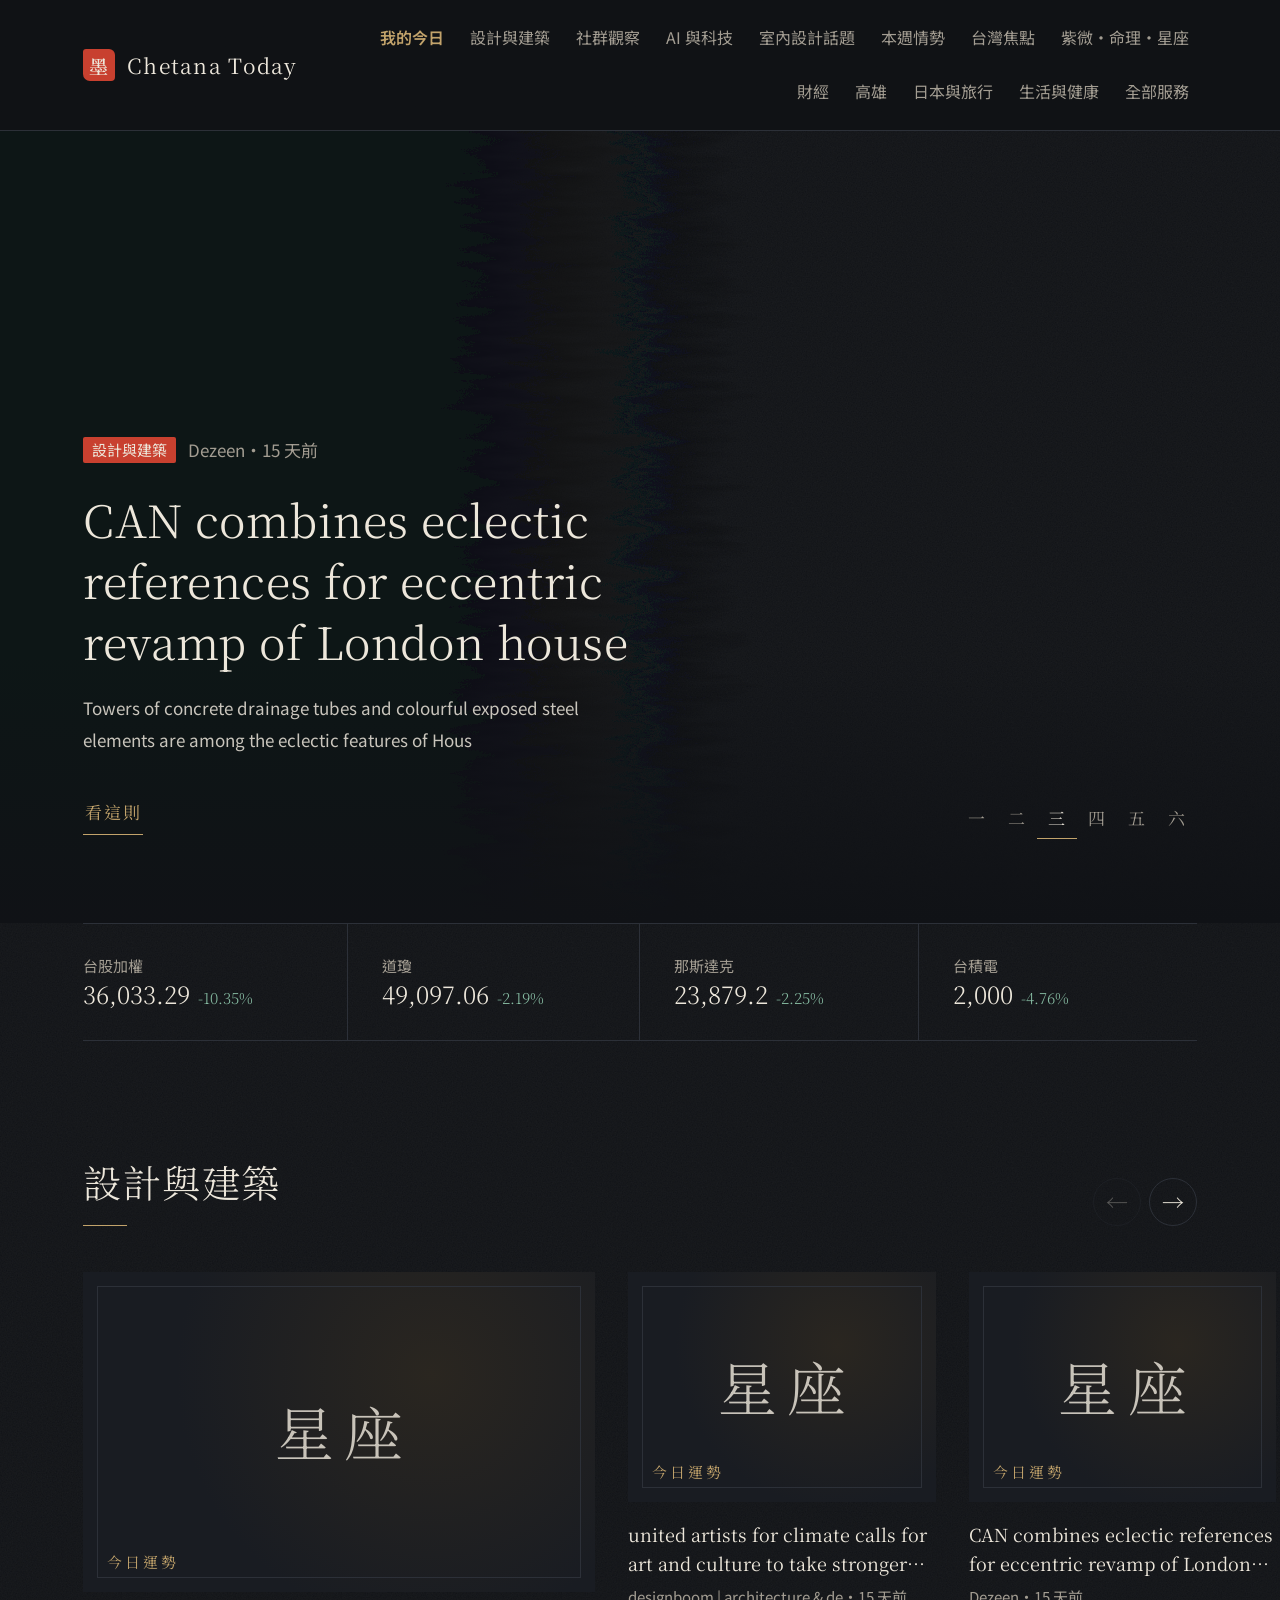
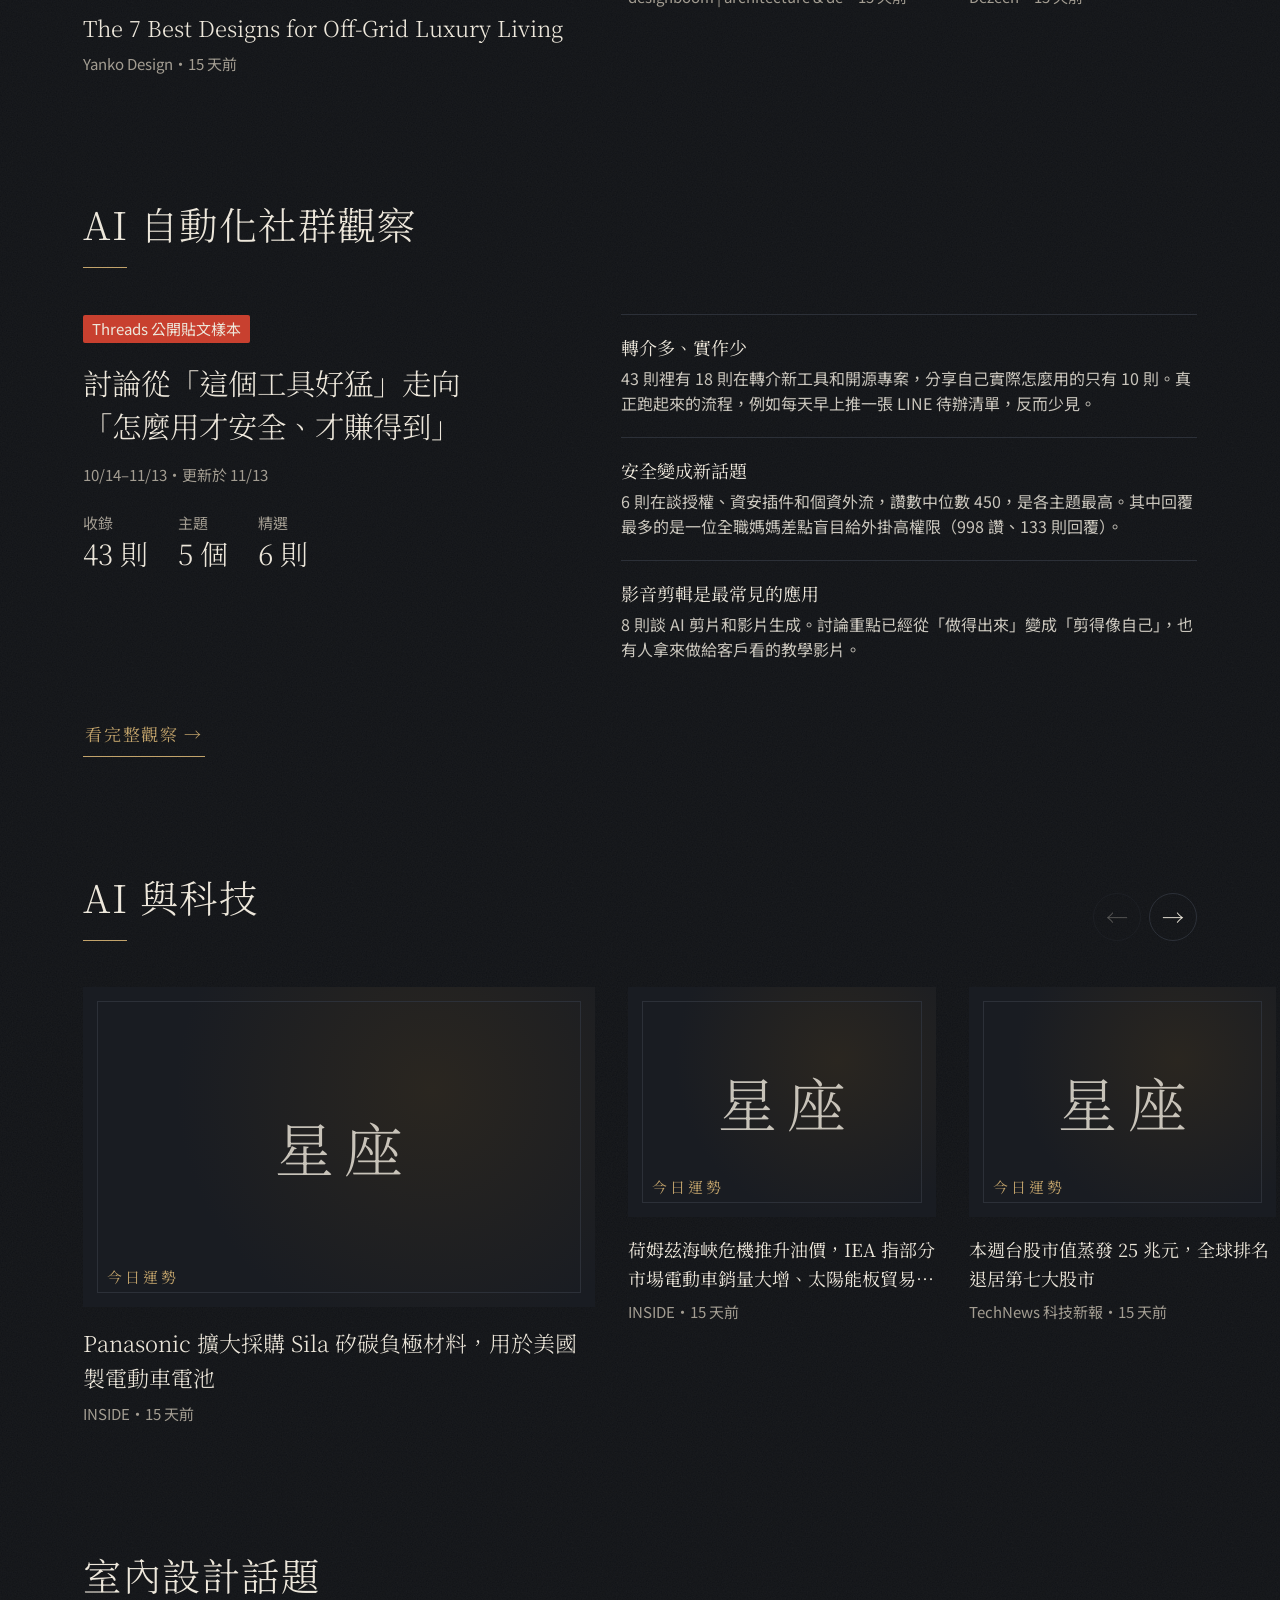
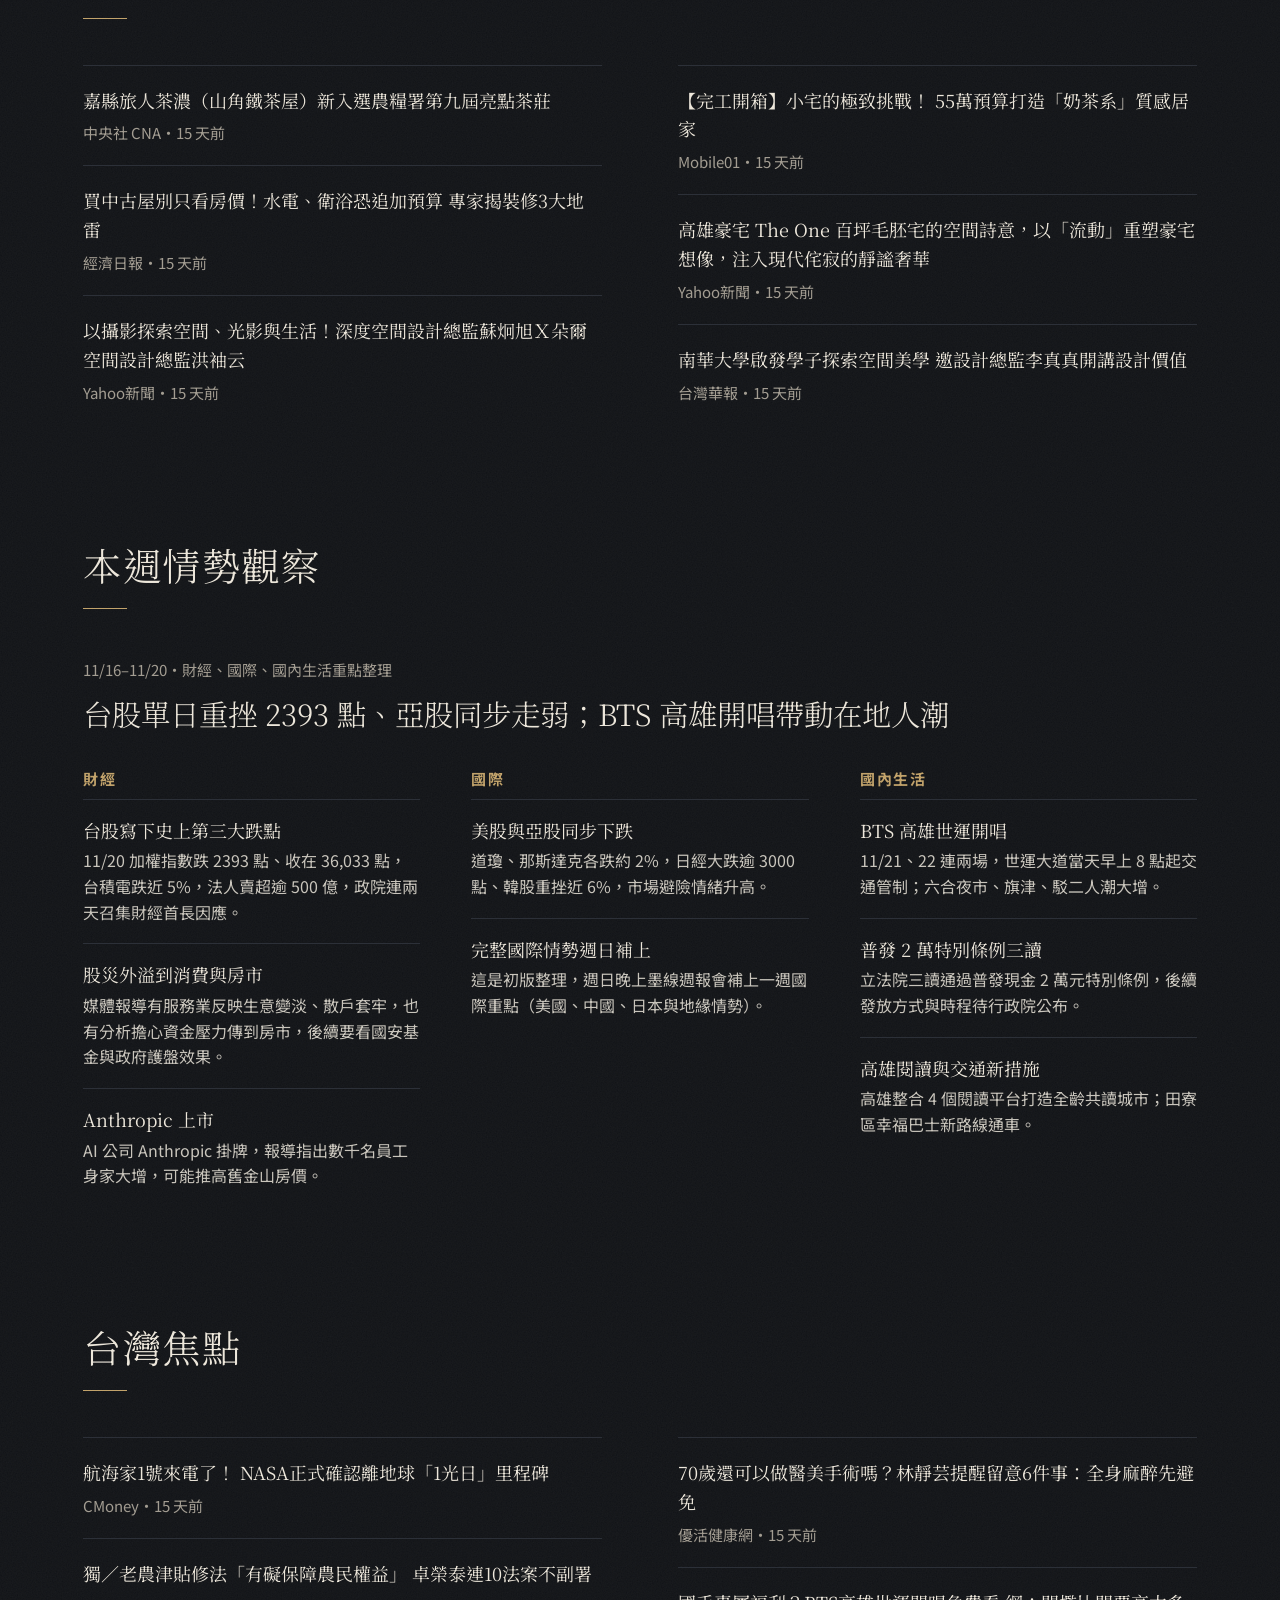
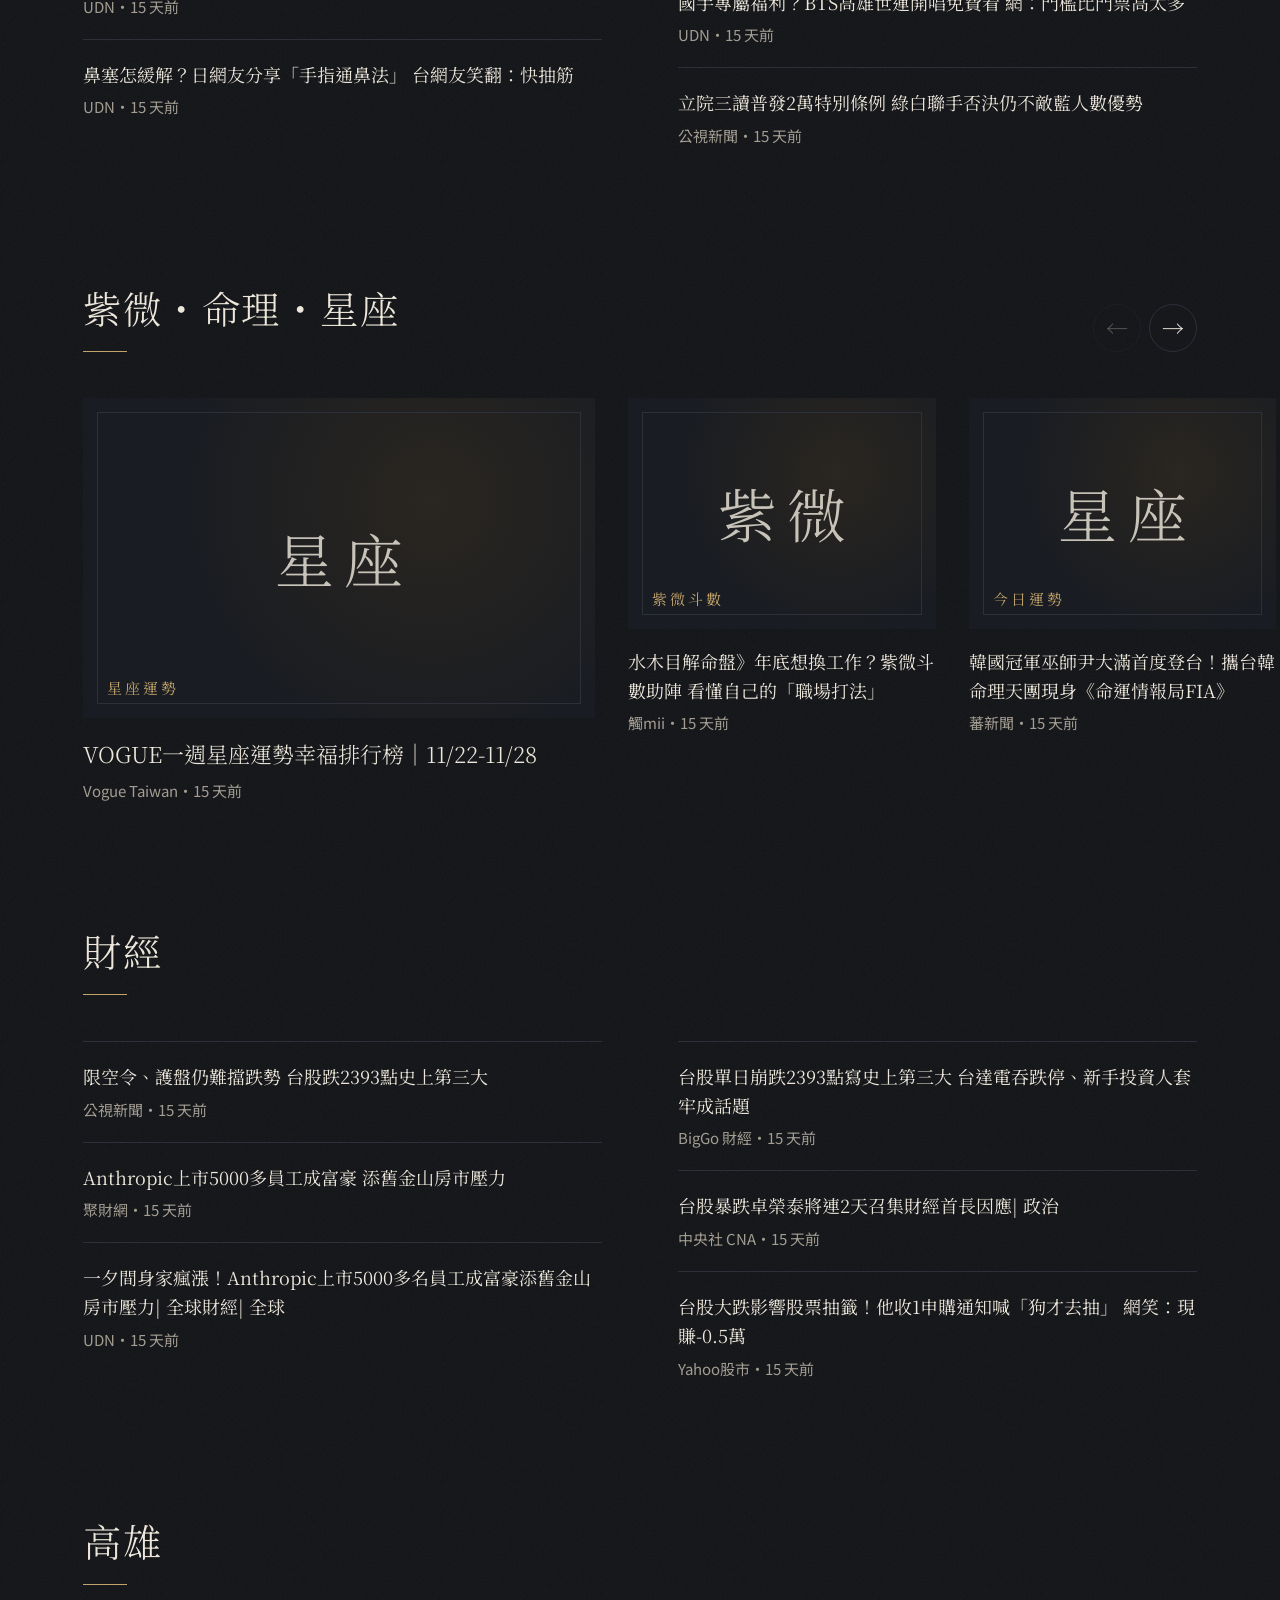
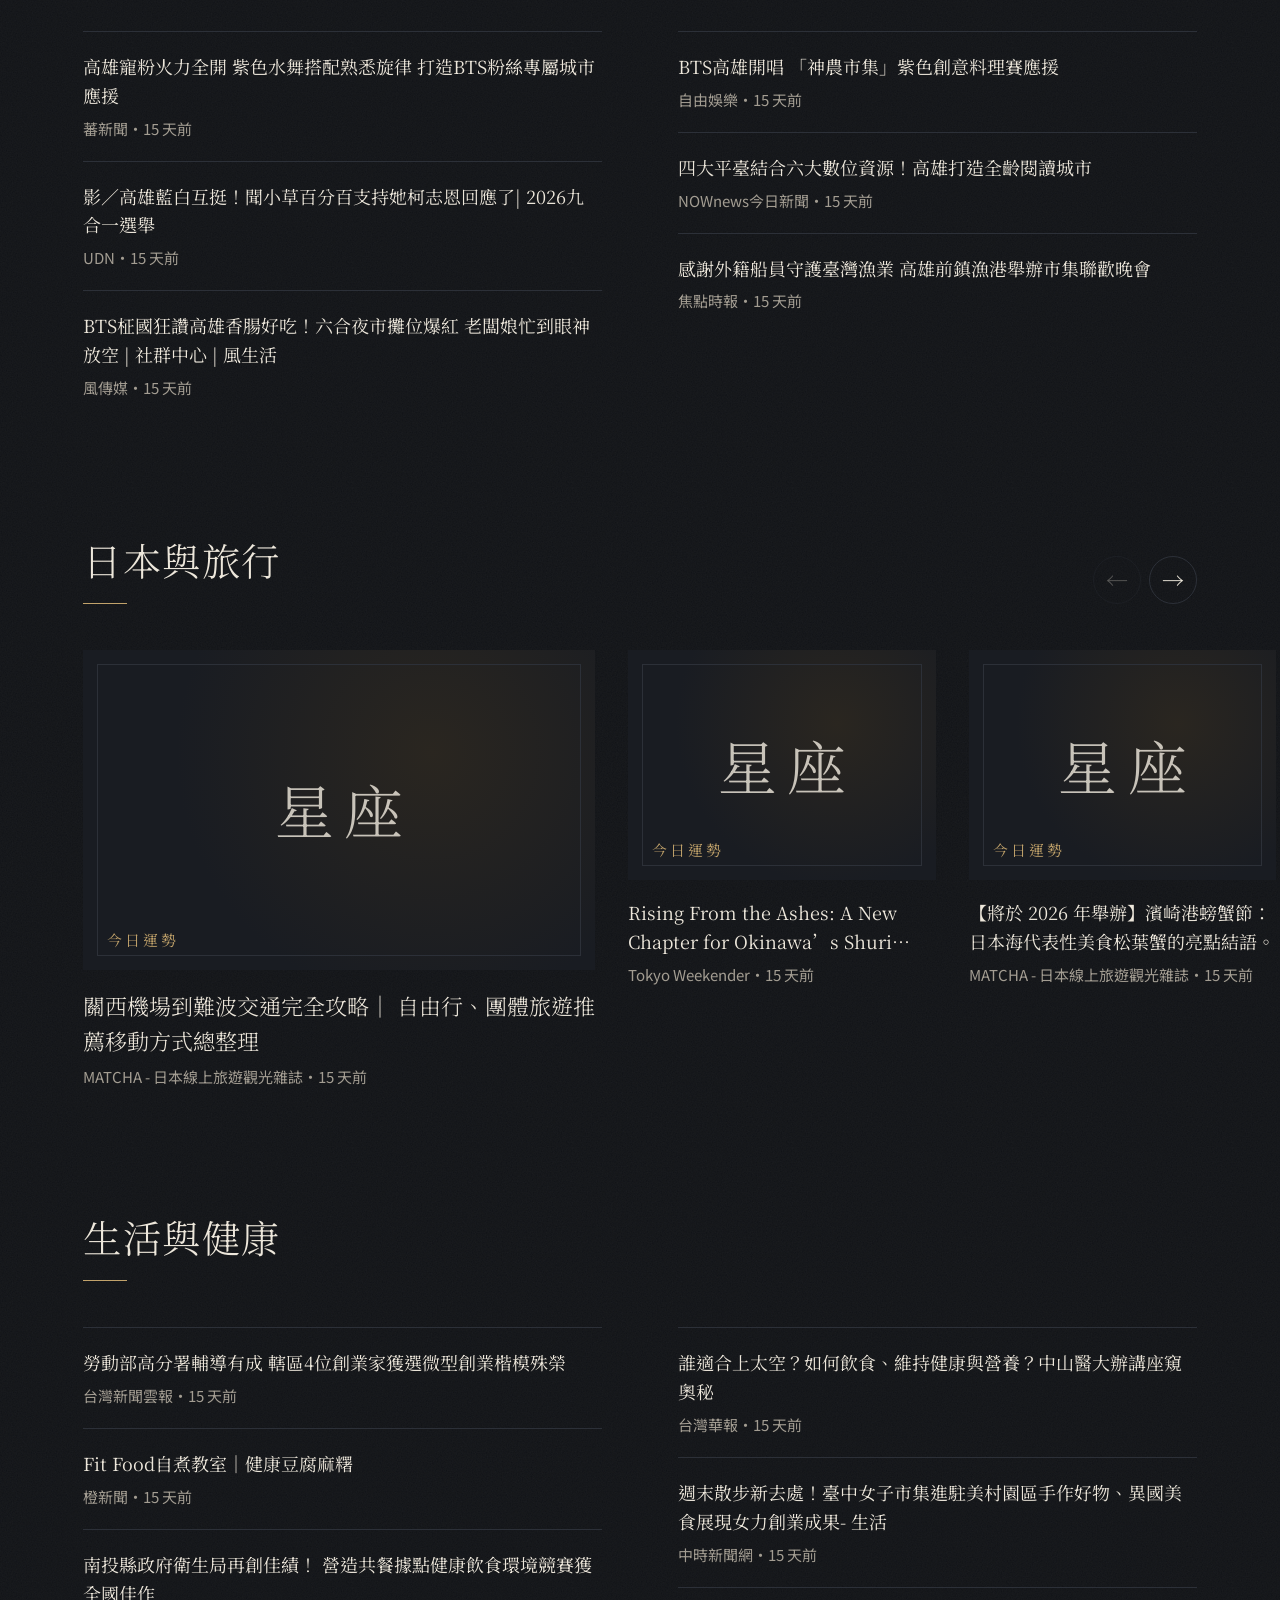
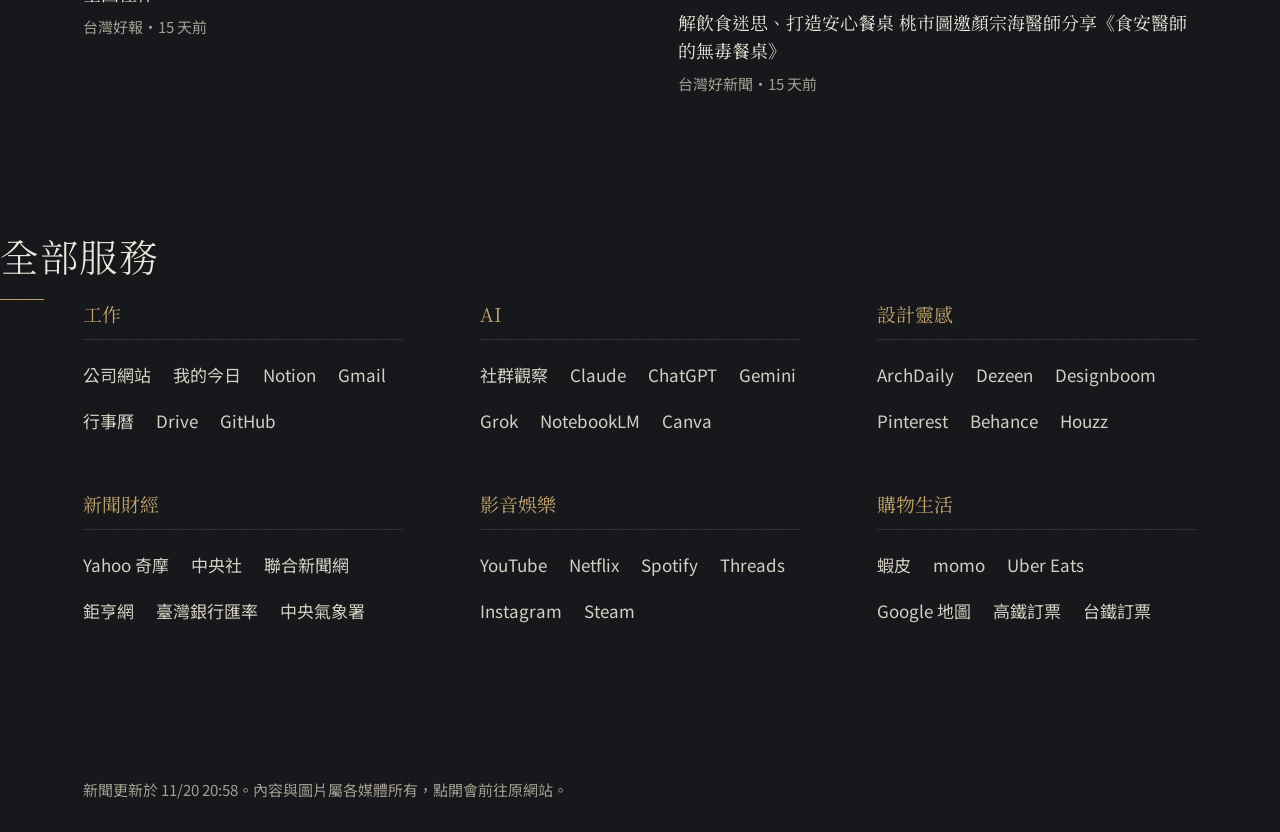
==== commit ef7b11b8: "Today: 我的今日 tab, finance/world-led hero, 國際 section, 本週情勢觀察, reorder Co-Authored-By: Claude Opus 5.5" ====
--- a/today/index.html
+++ b/today/index.html
@@ -26,6 +26,13 @@
 .tabs::-webkit-scrollbar{display:none}
 .tabs a{display:flex;align-items:center;min-height:44px;padding:0 8px;color:var(--ash);font-size:16px;white-space:nowrap}
 .tabs a:hover{color:var(--paper)}
+.tabs a.mine{color:var(--brass);font-weight:600}
+.weekly{display:grid;grid-template-columns:repeat(3,minmax(0,1fr));gap:28px clamp(28px,4vw,64px);padding:0 var(--gutter)}
+.weekly .lead{grid-column:1/-1}.weekly .lead h3{margin:10px 0 4px;font:300 clamp(24px,2.3vw,32px)/1.45 var(--serif);text-wrap:balance}
+.weekly .lead span{color:var(--ash);font-size:15px}
+.weekly .col>b{display:block;color:#C2A36B;font-size:15px;letter-spacing:.12em;padding-bottom:8px}
+.weekly .col div{padding:16px 0 18px;border-top:1px solid var(--rule)}
+.weekly .col div b{display:block;font:400 18px/1.6 var(--serif)}.weekly .col p{margin:4px 0 0;color:#C9C5BC;font-size:16px}
 .hero{position:relative;min-height:min(88vh,820px);display:flex;align-items:flex-end;overflow:hidden}
 .hero img{position:absolute;top:0;right:0;width:74%;height:100%;object-fit:cover;filter:grayscale(.55) contrast(1.05) brightness(.9)}
 .wash{position:absolute;inset:-40px auto -40px -60px;width:62%;background:linear-gradient(90deg,var(--ink) 66%,#10121600);filter:url(#brush)}
@@ -101,7 +108,7 @@
 @media(hover:none){.thumb img{filter:grayscale(.3) contrast(1.03)}}
 @media(min-width:721px){.tabs{flex-wrap:wrap;overflow:visible}.ticker{flex-wrap:wrap}}
 @media(max-width:1000px){.dir{grid-template-columns:repeat(2,minmax(0,1fr))}.tabs{justify-content:flex-start}}
-@media(max-width:720px){.top{flex-wrap:wrap;gap:6px 14px;padding-block:14px 4px}.tabs{flex:0 0 100%;order:3;gap:14px}.tabs a{padding:0}.hero{min-height:640px}.hero img{width:100%;height:58%;bottom:auto}.wash{inset:auto -40px -40px -40px;width:auto;height:62%;background:linear-gradient(0deg,var(--ink) 74%,#10121600);filter:none}.fade{display:none}.hero-text{padding:0 var(--gutter) 84px}.hero h1{margin:18px 0 14px}.hero p{margin-bottom:22px}.dots{left:var(--gutter);right:auto;bottom:16px}.chip{flex:0 0 auto;padding:22px 26px 22px 0;margin-right:26px}.card{flex-basis:70vw}.card.lead{flex-basis:84vw}.list{column-count:1}.line:nth-child(n+5){display:none}.social{grid-template-columns:minmax(0,1fr)}.social .obs div:nth-child(n+3){display:none}.dir{grid-template-columns:minmax(0,1fr);gap:36px}}
+@media(max-width:720px){.top{flex-wrap:wrap;gap:6px 14px;padding-block:14px 4px}.tabs{flex:0 0 100%;order:3;gap:14px}.tabs a{padding:0}.hero{min-height:640px}.hero img{width:100%;height:58%;bottom:auto}.wash{inset:auto -40px -40px -40px;width:auto;height:62%;background:linear-gradient(0deg,var(--ink) 74%,#10121600);filter:none}.fade{display:none}.hero-text{padding:0 var(--gutter) 84px}.hero h1{margin:18px 0 14px}.hero p{margin-bottom:22px}.dots{left:var(--gutter);right:auto;bottom:16px}.chip{flex:0 0 auto;padding:22px 26px 22px 0;margin-right:26px}.card{flex-basis:70vw}.card.lead{flex-basis:84vw}.list{column-count:1}.line:nth-child(n+5){display:none}.social,.weekly{grid-template-columns:minmax(0,1fr)}.social .obs div:nth-child(n+3){display:none}.dir{grid-template-columns:minmax(0,1fr);gap:36px}}
 @media(prefers-reduced-motion:reduce){html{scroll-behavior:auto}.thumb img{transition:none}.card:hover .thumb img{transform:none}}
 </style>
 </head>
@@ -118,7 +125,7 @@
 <footer class="foot" id="foot">新聞每小時自動更新，內容與圖片屬各媒體所有，點開會前往原網站。</footer>
 <script>
 (function(){
-var BUILD='b20261113s';
+var BUILD='b20261120w';
 try{fetch(location.pathname+'?check='+Date.now(),{cache:'no-store'}).then(function(r){return r.text()}).then(function(t){if(t.indexOf("BUILD='"+BUILD+"'")<0){var k='reloaded',n=0;try{n=+sessionStorage.getItem(k)||0;sessionStorage.setItem(k,n+1)}catch(e){}if(n<1)location.replace(location.pathname+'?v='+Date.now()+location.hash)}}).catch(function(){})}catch(e){}
 var DIR=[
 ['工作',[['公司網站','https://icesnowchetana-code.github.io/yiju/','亦','#3DD6C6'],['我的今日','https://claude.ai/artifact/6f5ETdZzxzoSQWmuPCrXjD','今','#FFD166'],['Notion','https://www.notion.so','N','#FFFFFF'],['Gmail','https://mail.google.com','G','#FF8A80'],['行事曆','https://calendar.google.com','曆','#8AB4F8'],['Drive','https://drive.google.com','D','#7BD88F'],['GitHub','https://github.com/icesnowchetana-code','Gh','#C9D1D9']]],
@@ -167,16 +174,22 @@
   w.append(prev,next);head.append(w);sync();setTimeout(sync,800)}
 function render(data){
   var secs=(data.sections||[]).filter(function(s){return s.items&&s.items.length}),tabs=$('tabs'),rows=$('rows');tabs.replaceChildren();rows.replaceChildren();
+  var mine=link('mine','https://claude.ai/artifact/6f5ETdZzxzoSQWmuPCrXjD');mine.textContent='我的今日';tabs.append(mine);
   secs.forEach(function(s){var a=el('a',null,s.title);a.href='#'+s.id;tabs.append(a)});
   var more=el('a',null,'全部服務');more.href='#links';tabs.append(more);
-  var pool=[];secs.forEach(function(s){if(s.images)s.items.filter(function(i){return safe(i.image)}).slice(0,3).forEach(function(i){pool.push(Object.assign({section:s.title},i))})});
-  slides=pool.sort(function(a,b){return b.time-a.time}).slice(0,6);
+  // 頭版：財經、國際各 2 則優先，其餘由各圖片區塊最新的補滿 6 則
+  var lead=[],pool=[],byId={};secs.forEach(function(s){byId[s.id]=s});
+  ['money','world'].forEach(function(id){var s=byId[id];if(!s)return;s.items.filter(function(i){return safe(i.image)}).slice(0,2).forEach(function(i){lead.push(Object.assign({section:s.title},i))})});
+  secs.forEach(function(s){if(s.images)s.items.filter(function(i){return safe(i.image)}).slice(0,3).forEach(function(i){pool.push(Object.assign({section:s.title},i))})});
+  pool.sort(function(a,b){return b.time-a.time});
+  var mix=[];for(var k=0;k<6;k++){if(lead[k])mix.push(lead[k])}
+  slides=mix.concat(pool).slice(0,6);
   if(slides.length){show(0);play()}else $('hero').append(function(){var t=el('div','hero-text');t.append(el('h1',null,'今天的新聞整理中'));return t}());
   secs.forEach(function(s){
     var r=el('section','row');r.id=s.id;r.setAttribute('aria-labelledby','h-'+s.id);var h=el('h2',null,s.title),hd=el('div','head');h.id='h-'+s.id;hd.append(h);r.append(hd);
-    var rich=s.id==='mingli'||s.items.filter(function(i){return safe(i.image)}).length>=s.items.length/2,box=el('div',rich?'rail':'list');s.items.slice(0,rich?8:6).forEach(function(i,n){box.append(rich?card(i,s,n===0):line(i))});r.append(box);rows.append(r);if(rich)arrows(hd,box,s.title)});
+    var rich=s.id==='mingli'||s.images&&s.items.filter(function(i){return safe(i.image)}).length>=s.items.length/2,box=el('div',rich?'rail':'list');s.items.slice(0,rich?8:6).forEach(function(i,n){box.append(rich?card(i,s,n===0):line(i))});r.append(box);rows.append(r);if(rich)arrows(hd,box,s.title)});
   (data.markets||[]).forEach(function(m){var c=el('div','chip');c.append(el('small',null,m.name));var b=el('b',null,Number(m.price).toLocaleString('zh-TW',{maximumFractionDigits:2}));if(m.change!=null){var e=el('em',m.change>=0?'rise':'fall',(m.change>=0?'+':'')+m.change+'%');b.append(e)}c.append(b);$('ticker').append(c)});
-  newsReady=true;placeSocial();
+  newsReady=true;placeSocial();placeWeekly();
   if(data.updated)$('foot').textContent='新聞更新於 '+new Date(data.updated*1000).toLocaleString('zh-TW',{timeZone:'Asia/Taipei',month:'numeric',day:'numeric',hour:'2-digit',minute:'2-digit',hour12:false})+'。內容與圖片屬各媒體所有，點開會前往原網站。'
 }
 // AI 自動化社群觀察：讀 social/data.json，放在「AI 與科技」後面
@@ -194,10 +207,25 @@
   var obs=el('div','obs');(social.observations||[]).slice(0,3).forEach(function(o){var d=el('div');d.append(el('b',null,o.title),el('p',null,o.text));obs.append(d)});
   var more=el('a','play more','看完整觀察 →');more.href='social/';
   g.append(left,obs,more);r.append(g);
-  var after=$('ai'),rows=$('rows');if(after&&after.nextSibling)rows.insertBefore(r,after.nextSibling);else rows.append(r);
+  var before=$('ai'),rows=$('rows');if(before)rows.insertBefore(r,before);else rows.append(r);
   var tab=el('a',null,'社群觀察');tab.href='#social';var tabs=$('tabs'),ai=tabs.querySelector('a[href="#ai"]');
-  if(ai&&ai.nextSibling)tabs.insertBefore(tab,ai.nextSibling);else tabs.insertBefore(tab,tabs.lastChild);
+  if(ai)tabs.insertBefore(tab,ai);else tabs.insertBefore(tab,tabs.lastChild);
 }
+// 本週情勢觀察：讀 weekly.json（墨線週報每週日更新），放在「台灣焦點」上面
+var weekly=null;
+function placeWeekly(){
+  if(!weekly||!newsReady||$('weekly'))return;
+  var r=el('section','row');r.id='weekly';r.setAttribute('aria-labelledby','h-weekly');
+  var hd=el('div','head'),h=el('h2',null,'本週情勢觀察');h.id='h-weekly';hd.append(h);r.append(hd);
+  var g=el('div','weekly'),lead=el('div','lead');
+  lead.append(el('span',null,md(weekly.period.from)+'–'+md(weekly.period.to)+'・財經、國際、國內生活重點整理'),el('h3',null,weekly.headline));g.append(lead);
+  (weekly.groups||[]).forEach(function(gr){var c=el('div','col');c.append(el('b',null,gr.name));(gr.points||[]).slice(0,3).forEach(function(p){var d=el('div');d.append(el('b',null,p.title),el('p',null,p.text));c.append(d)});g.append(c)});
+  r.append(g);
+  var before=$('taiwan'),rows=$('rows');if(before)rows.insertBefore(r,before);else rows.prepend(r);
+  var tab=el('a',null,'本週情勢');tab.href='#weekly';var tabs=$('tabs'),tw=tabs.querySelector('a[href="#taiwan"]');
+  if(tw)tabs.insertBefore(tab,tw);else tabs.insertBefore(tab,tabs.lastChild);
+}
+fetch('weekly.json?t='+Math.floor(Date.now()/600000),{cache:'no-store'}).then(function(r){if(!r.ok)throw 0;return r.json()}).then(function(d){weekly=d;placeWeekly()}).catch(function(){});
 fetch('social/data.json?t='+Math.floor(Date.now()/600000),{cache:'no-store'}).then(function(r){if(!r.ok)throw 0;return r.json()}).then(function(d){social=d;placeSocial()}).catch(function(){});
 function chip(k,v,after){var c=el('div','chip');c.append(el('small',null,k),el('b',null,v));after?$('ticker').append(c):$('ticker').prepend(c)}
 var WMO={0:'晴',1:'晴時多雲',2:'多雲',3:'陰',45:'霧',48:'霧',51:'毛毛雨',53:'毛毛雨',55:'毛毛雨',61:'小雨',63:'雨',65:'大雨',80:'陣雨',81:'陣雨',82:'大陣雨',95:'雷雨',96:'雷雨',99:'雷雨'};
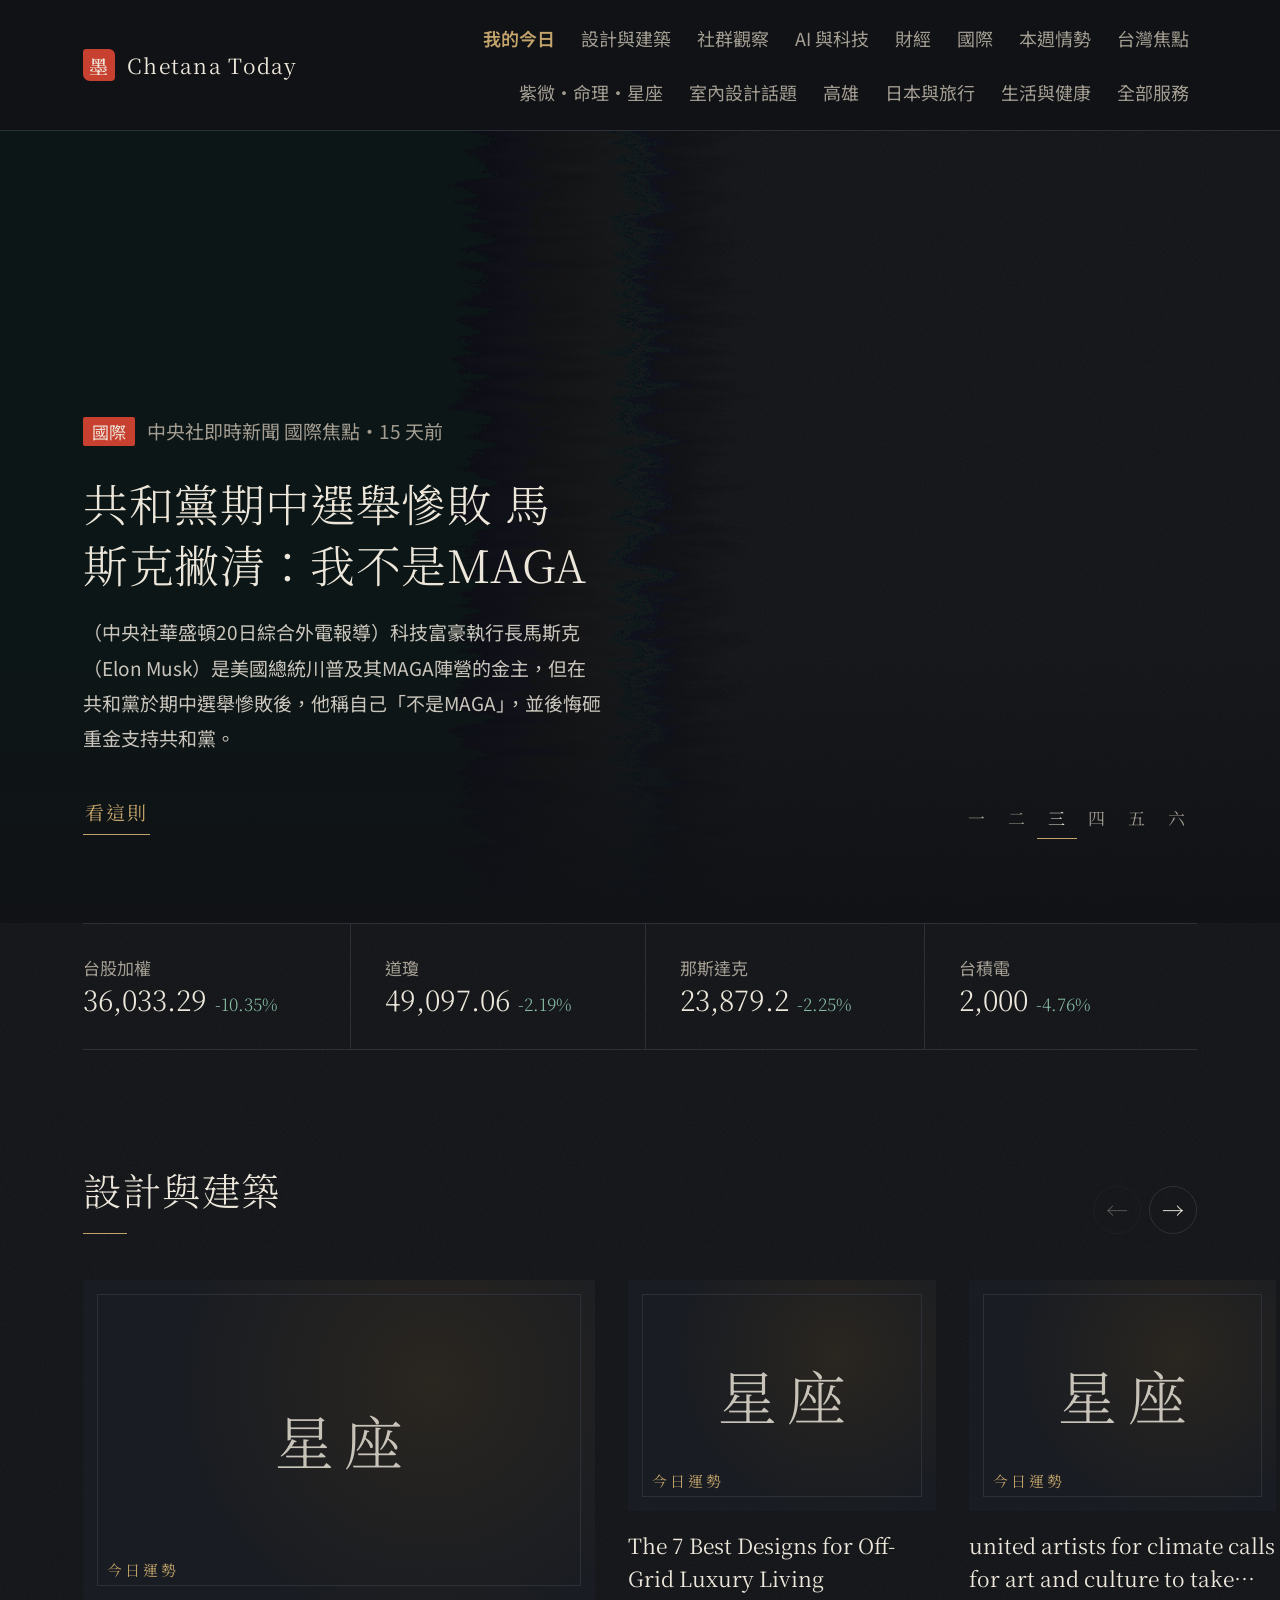
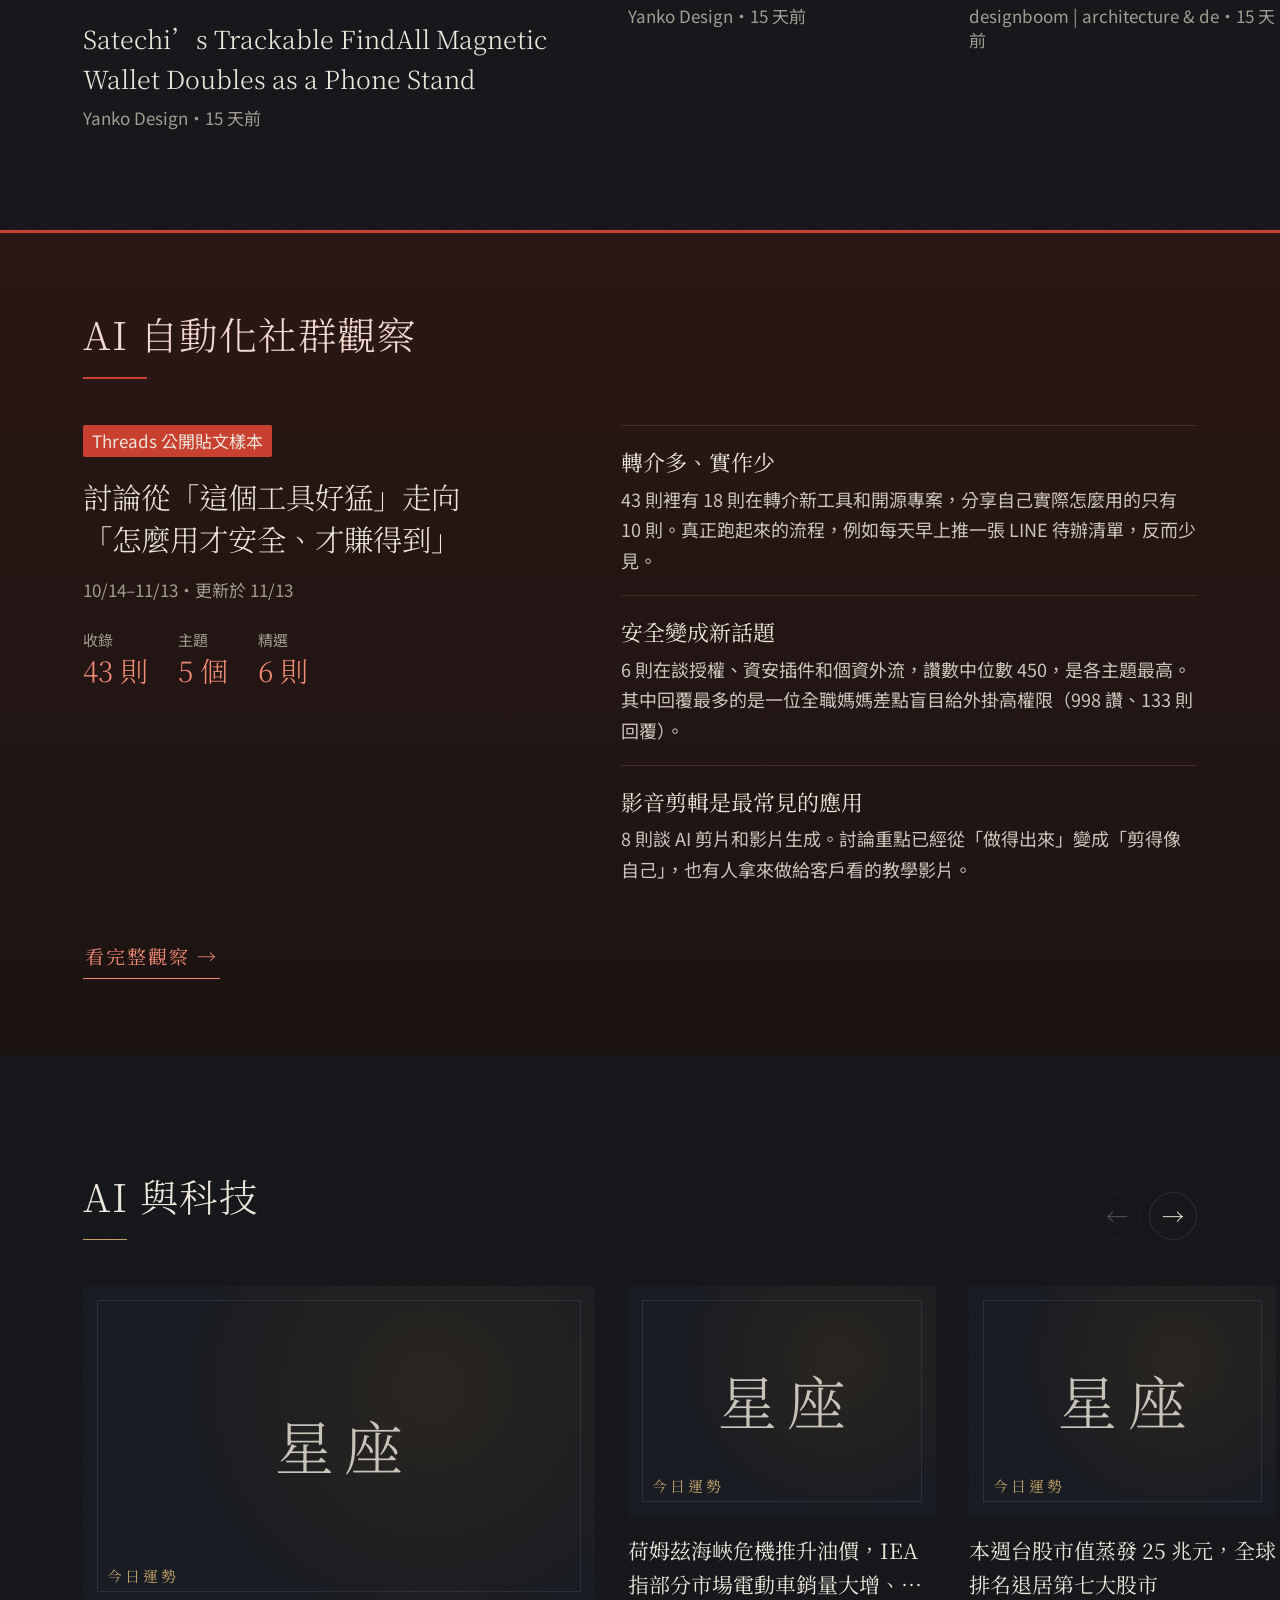
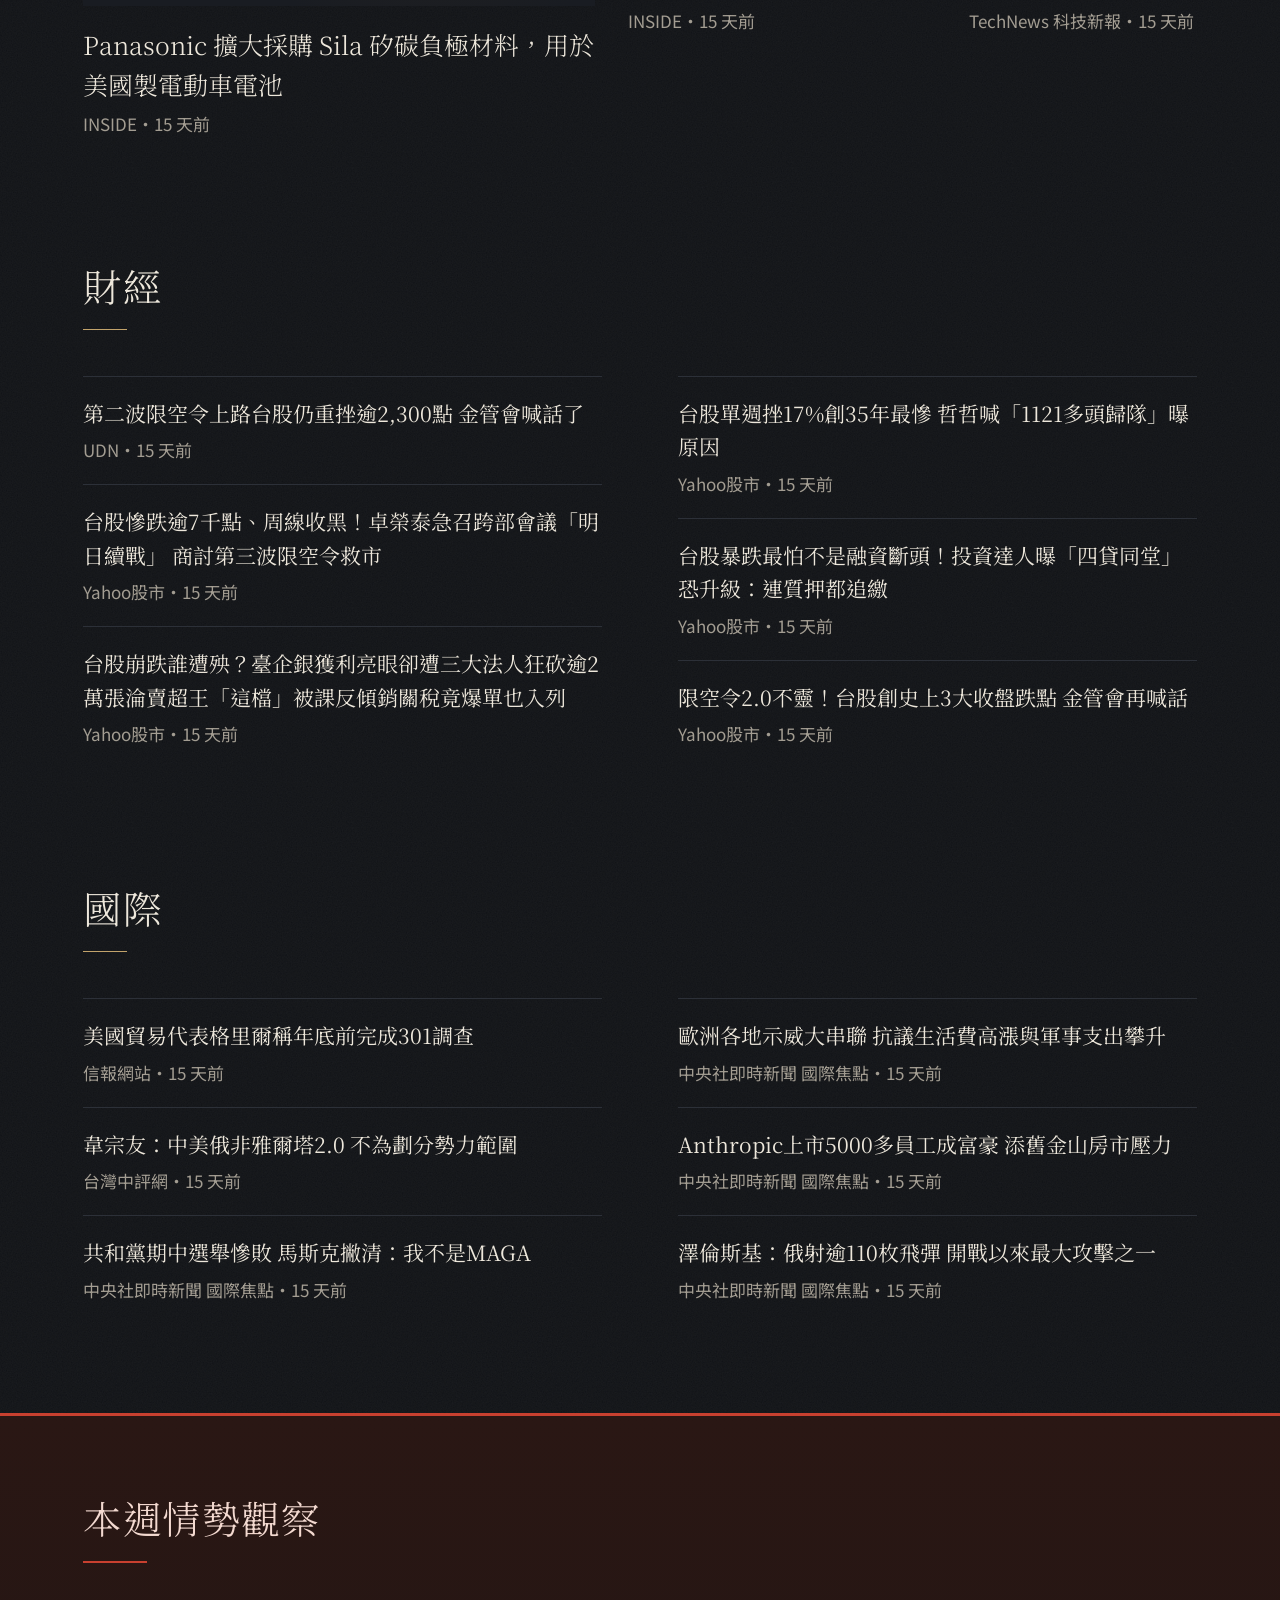
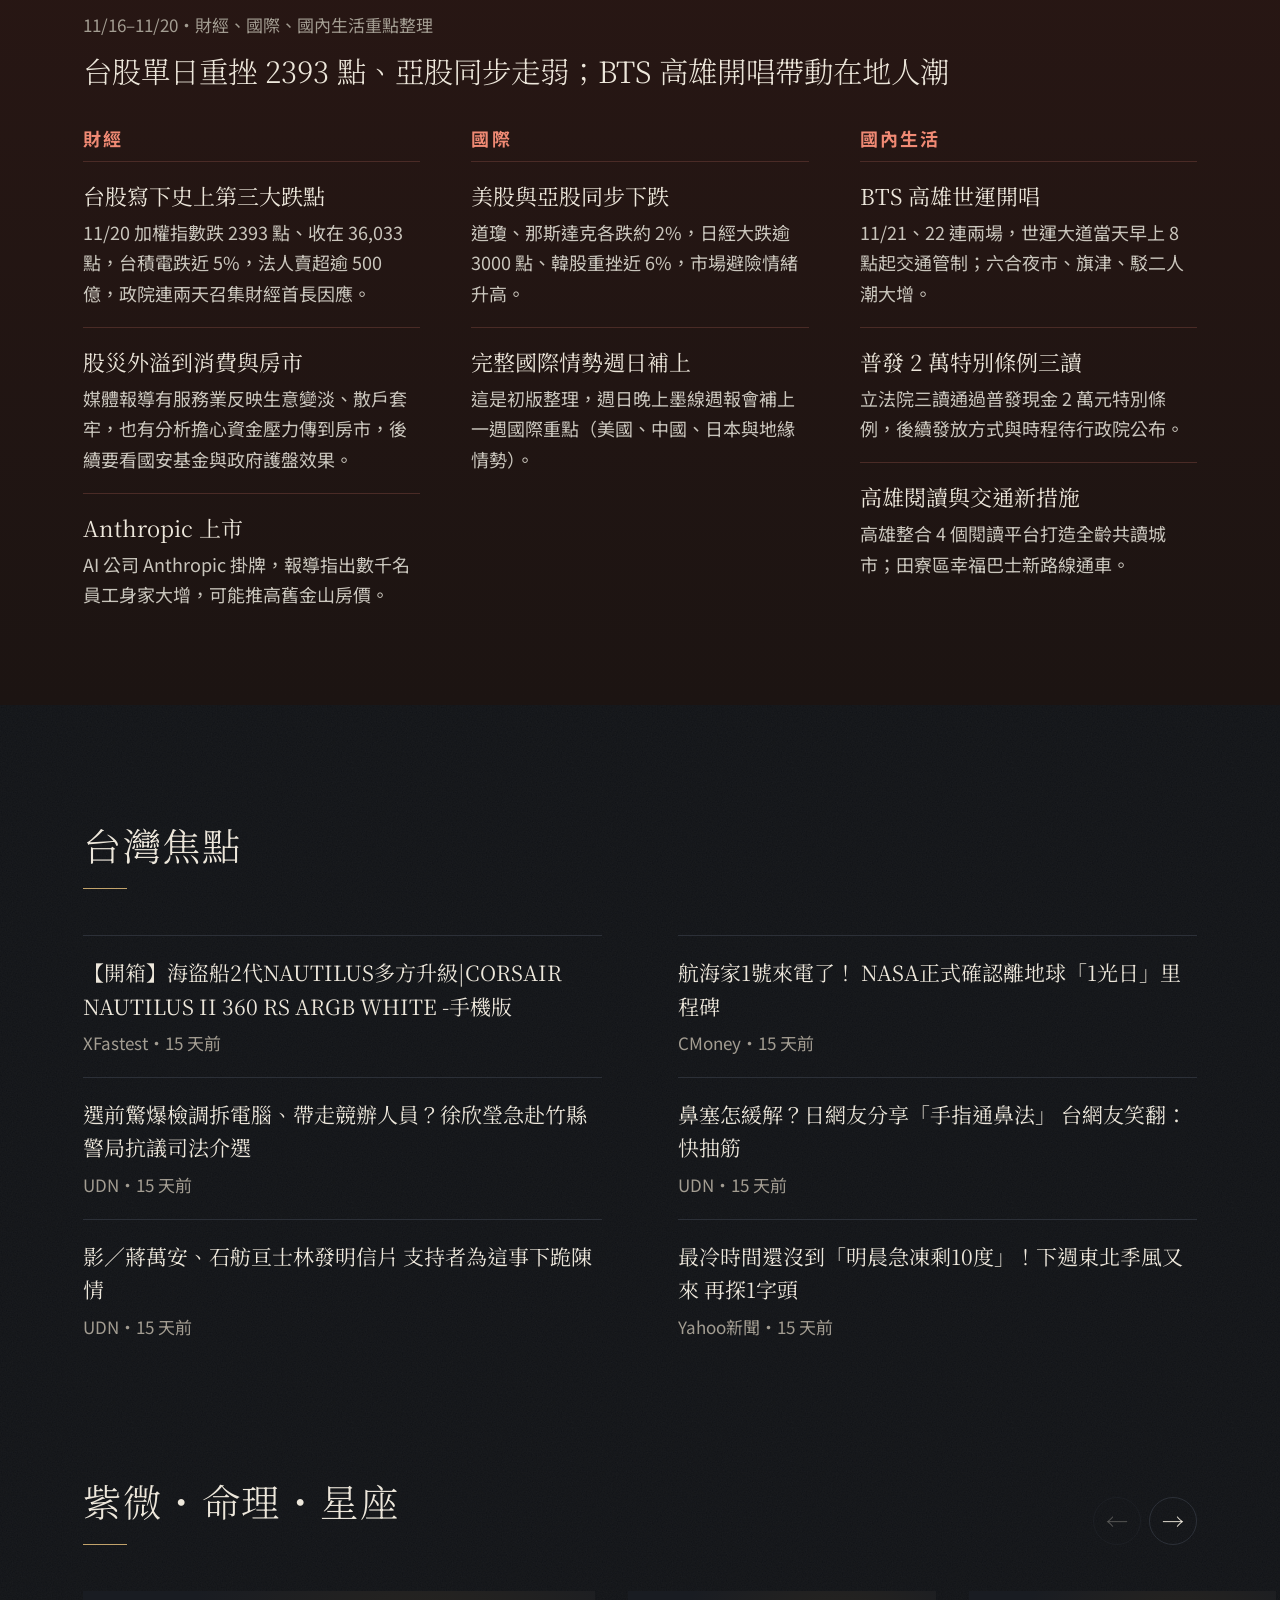
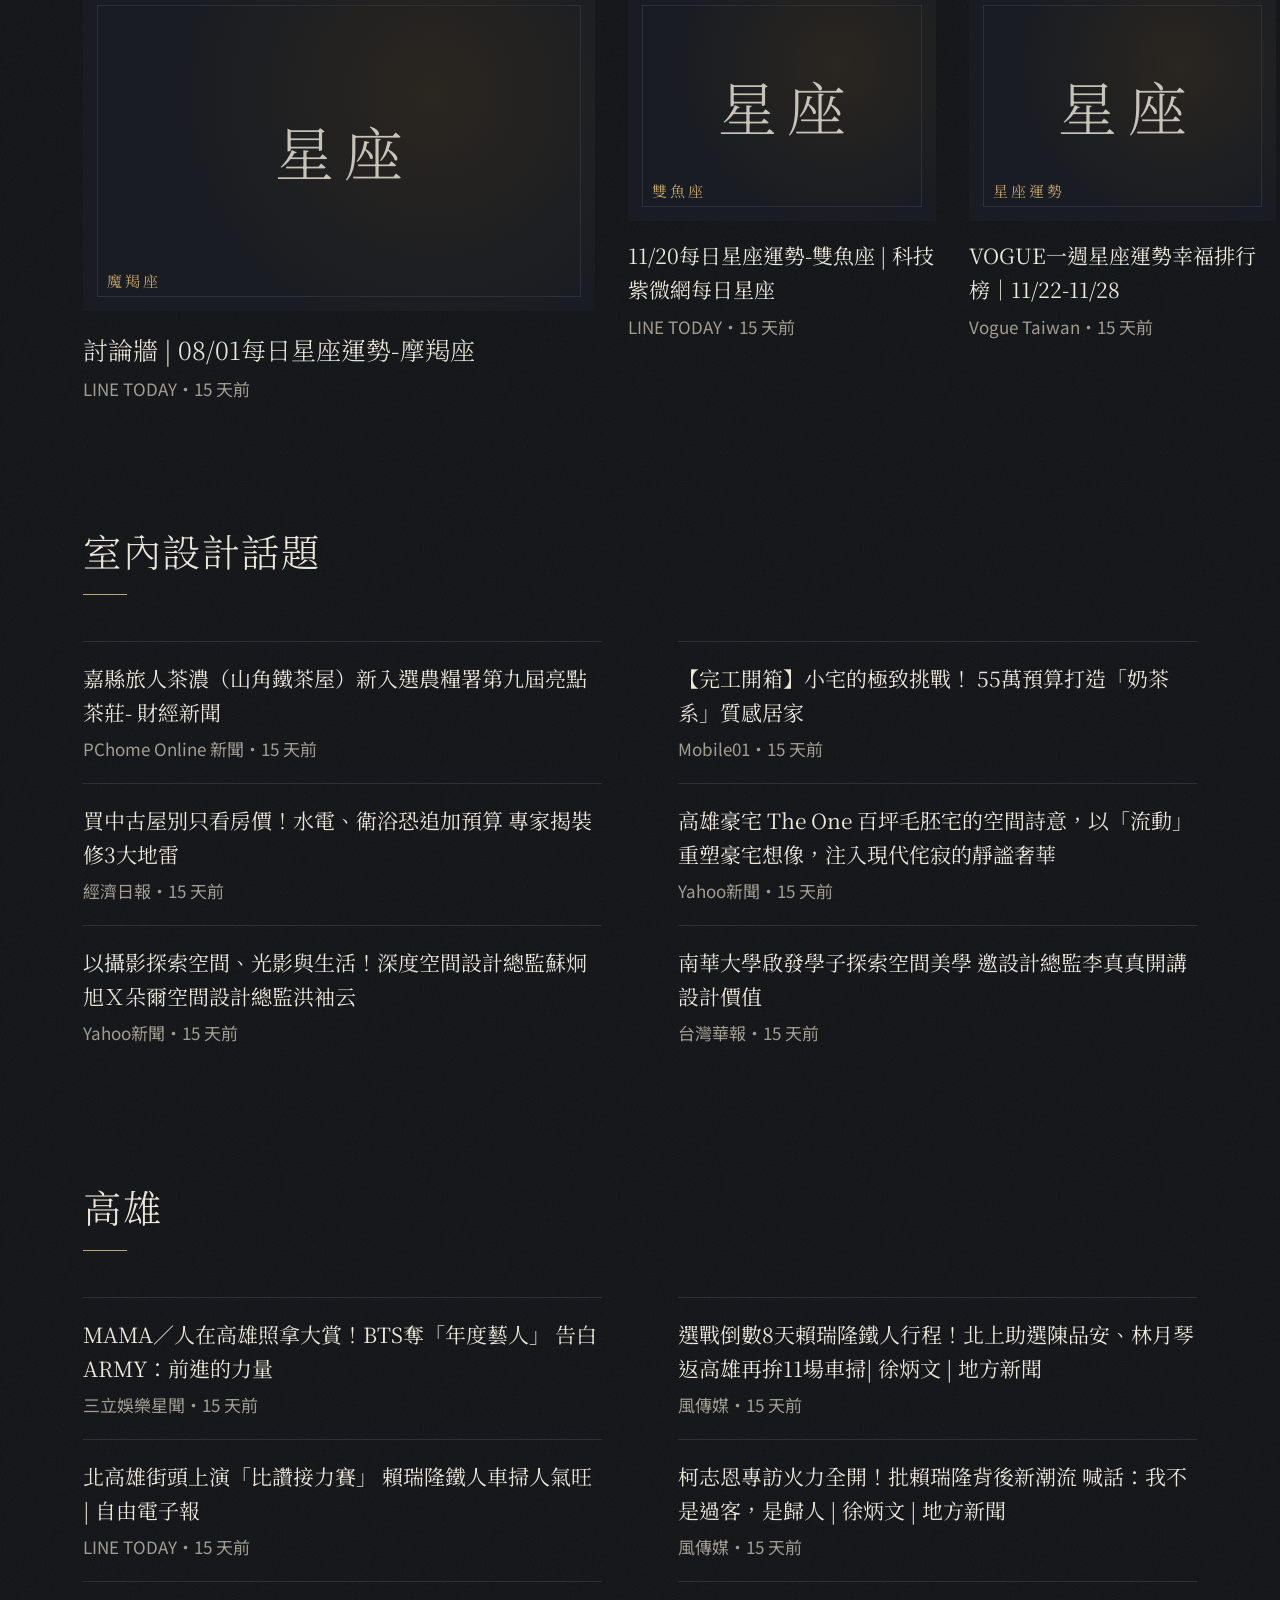
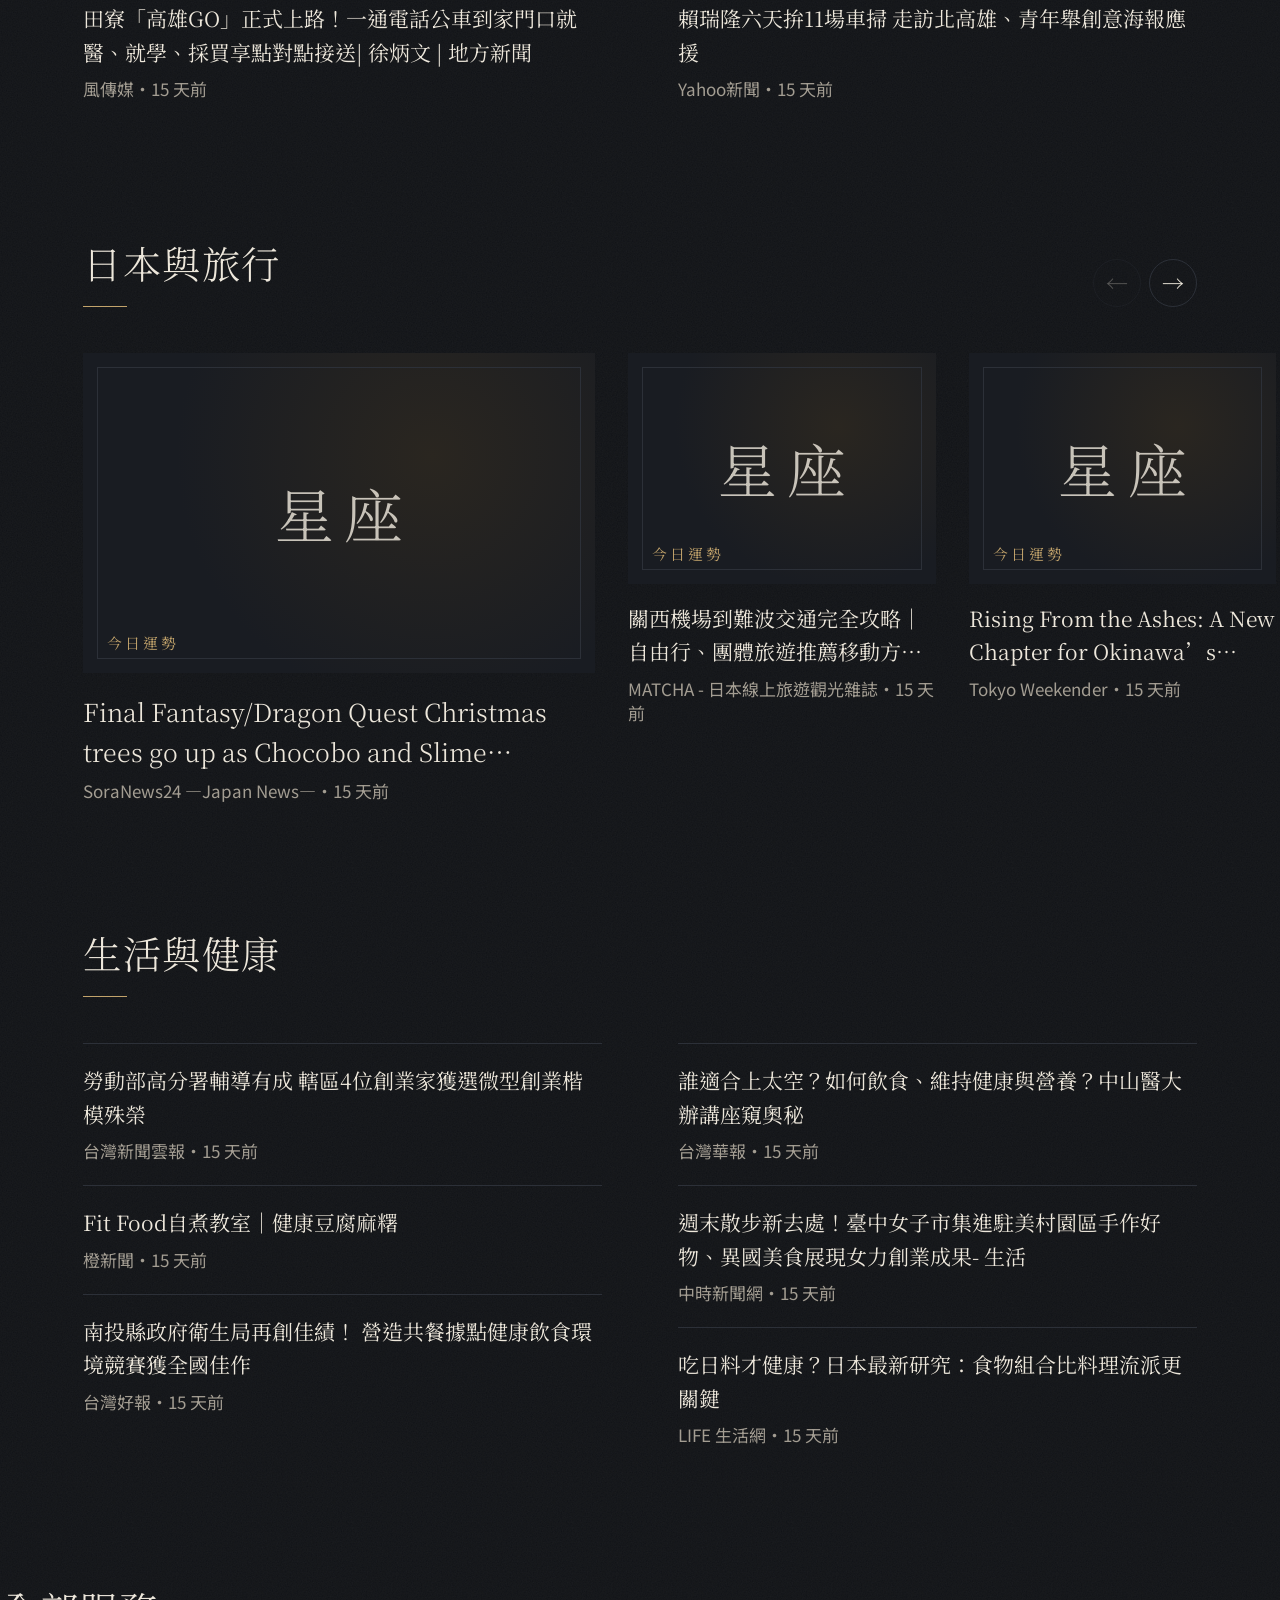
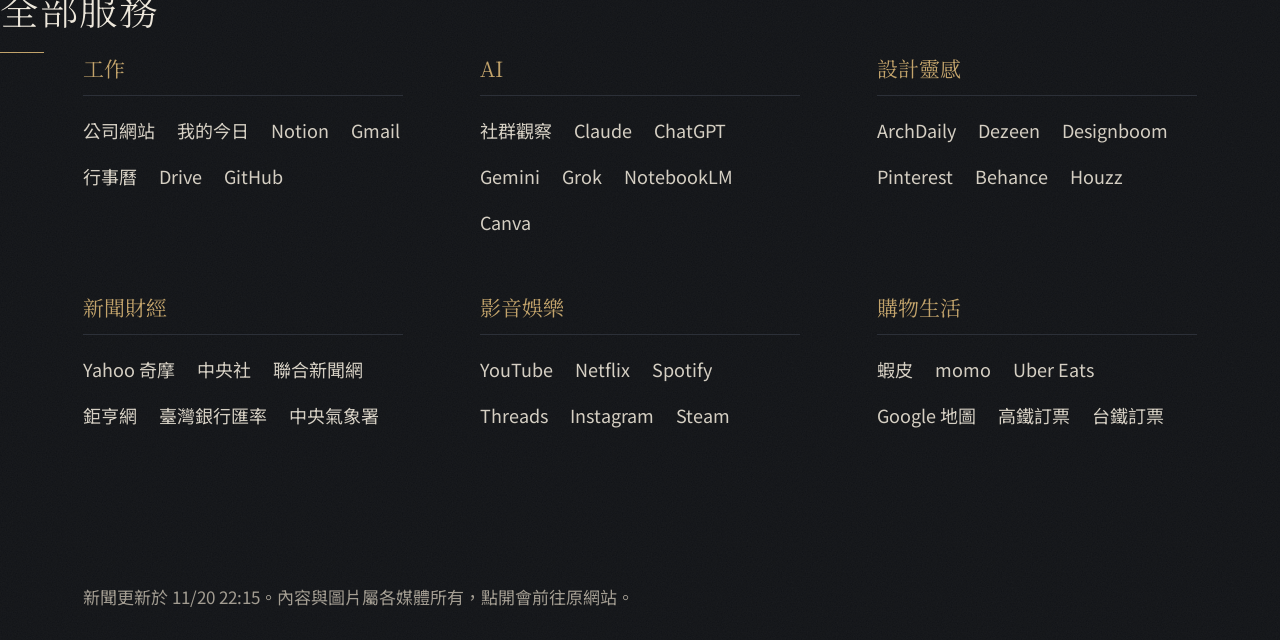
==== commit e2bd686f: "Today: red observation sections, larger text Co-Authored-By: Claude Opus 5.5 <noreply@anthropic.com>" ====
--- a/today/index.html
+++ b/today/index.html
@@ -110,6 +110,33 @@
 @media(max-width:1000px){.dir{grid-template-columns:repeat(2,minmax(0,1fr))}.tabs{justify-content:flex-start}}
 @media(max-width:720px){.top{flex-wrap:wrap;gap:6px 14px;padding-block:14px 4px}.tabs{flex:0 0 100%;order:3;gap:14px}.tabs a{padding:0}.hero{min-height:640px}.hero img{width:100%;height:58%;bottom:auto}.wash{inset:auto -40px -40px -40px;width:auto;height:62%;background:linear-gradient(0deg,var(--ink) 74%,#10121600);filter:none}.fade{display:none}.hero-text{padding:0 var(--gutter) 84px}.hero h1{margin:18px 0 14px}.hero p{margin-bottom:22px}.dots{left:var(--gutter);right:auto;bottom:16px}.chip{flex:0 0 auto;padding:22px 26px 22px 0;margin-right:26px}.card{flex-basis:70vw}.card.lead{flex-basis:84vw}.list{column-count:1}.line:nth-child(n+5){display:none}.social,.weekly{grid-template-columns:minmax(0,1fr)}.social .obs div:nth-child(n+3){display:none}.dir{grid-template-columns:minmax(0,1fr);gap:36px}}
 @media(prefers-reduced-motion:reduce){html{scroll-behavior:auto}.thumb img{transition:none}.card:hover .thumb img{transform:none}}
+
+/* 兩個「觀察」區塊用紅色調，和一般新聞區隔 */
+#social,#weekly{margin-top:clamp(56px,7vw,96px);padding:clamp(48px,6vw,80px) 0 clamp(48px,6vw,80px);background:linear-gradient(180deg,#2A1714 0%,#1C1412 100%);border-top:3px solid var(--seal)}
+#social h2:after,#weekly h2:after{background:var(--seal);width:64px;height:2px}
+#social h2,#weekly h2{color:#F3D9D0}
+#social .obs div,#weekly .col div{border-top-color:#4A2B26}
+#weekly .col>b{color:#F08A74}
+#social .nums b{color:#F08A74}
+#social .more{color:#F08A74;border-bottom-color:#F08A74}
+/* 字放大（老花友善） */
+body{font-size:19px}
+.tabs a{font-size:18px}
+.meta{font-size:17px}
+.card b.t{font-size:21px}.card.lead b.t{font-size:25px}
+.line b{font-size:21px}
+.chip small{font-size:17px}.chip b{font-size:28px}.chip em{font-size:17px}
+.eyebrow b{font-size:17px}
+.hero p{font-size:19px}
+.play{font-size:19px}
+.social .tag{font-size:17px}
+.social .obs b,.weekly .col div b{font-size:22px}
+.social .obs p,.weekly .col p{font-size:18px;line-height:1.7}
+.weekly .lead span,.social .when{font-size:17px}
+.weekly .col>b{font-size:18px}
+.group b{font-size:21px}
+.dir a{font-size:18px}
+.foot{font-size:17px}
 </style>
 </head>
 <body>
@@ -125,7 +152,7 @@
 <footer class="foot" id="foot">新聞每小時自動更新，內容與圖片屬各媒體所有，點開會前往原網站。</footer>
 <script>
 (function(){
-var BUILD='b20261120w';
+var BUILD='b20261120r';
 try{fetch(location.pathname+'?check='+Date.now(),{cache:'no-store'}).then(function(r){return r.text()}).then(function(t){if(t.indexOf("BUILD='"+BUILD+"'")<0){var k='reloaded',n=0;try{n=+sessionStorage.getItem(k)||0;sessionStorage.setItem(k,n+1)}catch(e){}if(n<1)location.replace(location.pathname+'?v='+Date.now()+location.hash)}}).catch(function(){})}catch(e){}
 var DIR=[
 ['工作',[['公司網站','https://icesnowchetana-code.github.io/yiju/','亦','#3DD6C6'],['我的今日','https://claude.ai/artifact/6f5ETdZzxzoSQWmuPCrXjD','今','#FFD166'],['Notion','https://www.notion.so','N','#FFFFFF'],['Gmail','https://mail.google.com','G','#FF8A80'],['行事曆','https://calendar.google.com','曆','#8AB4F8'],['Drive','https://drive.google.com','D','#7BD88F'],['GitHub','https://github.com/icesnowchetana-code','Gh','#C9D1D9']]],
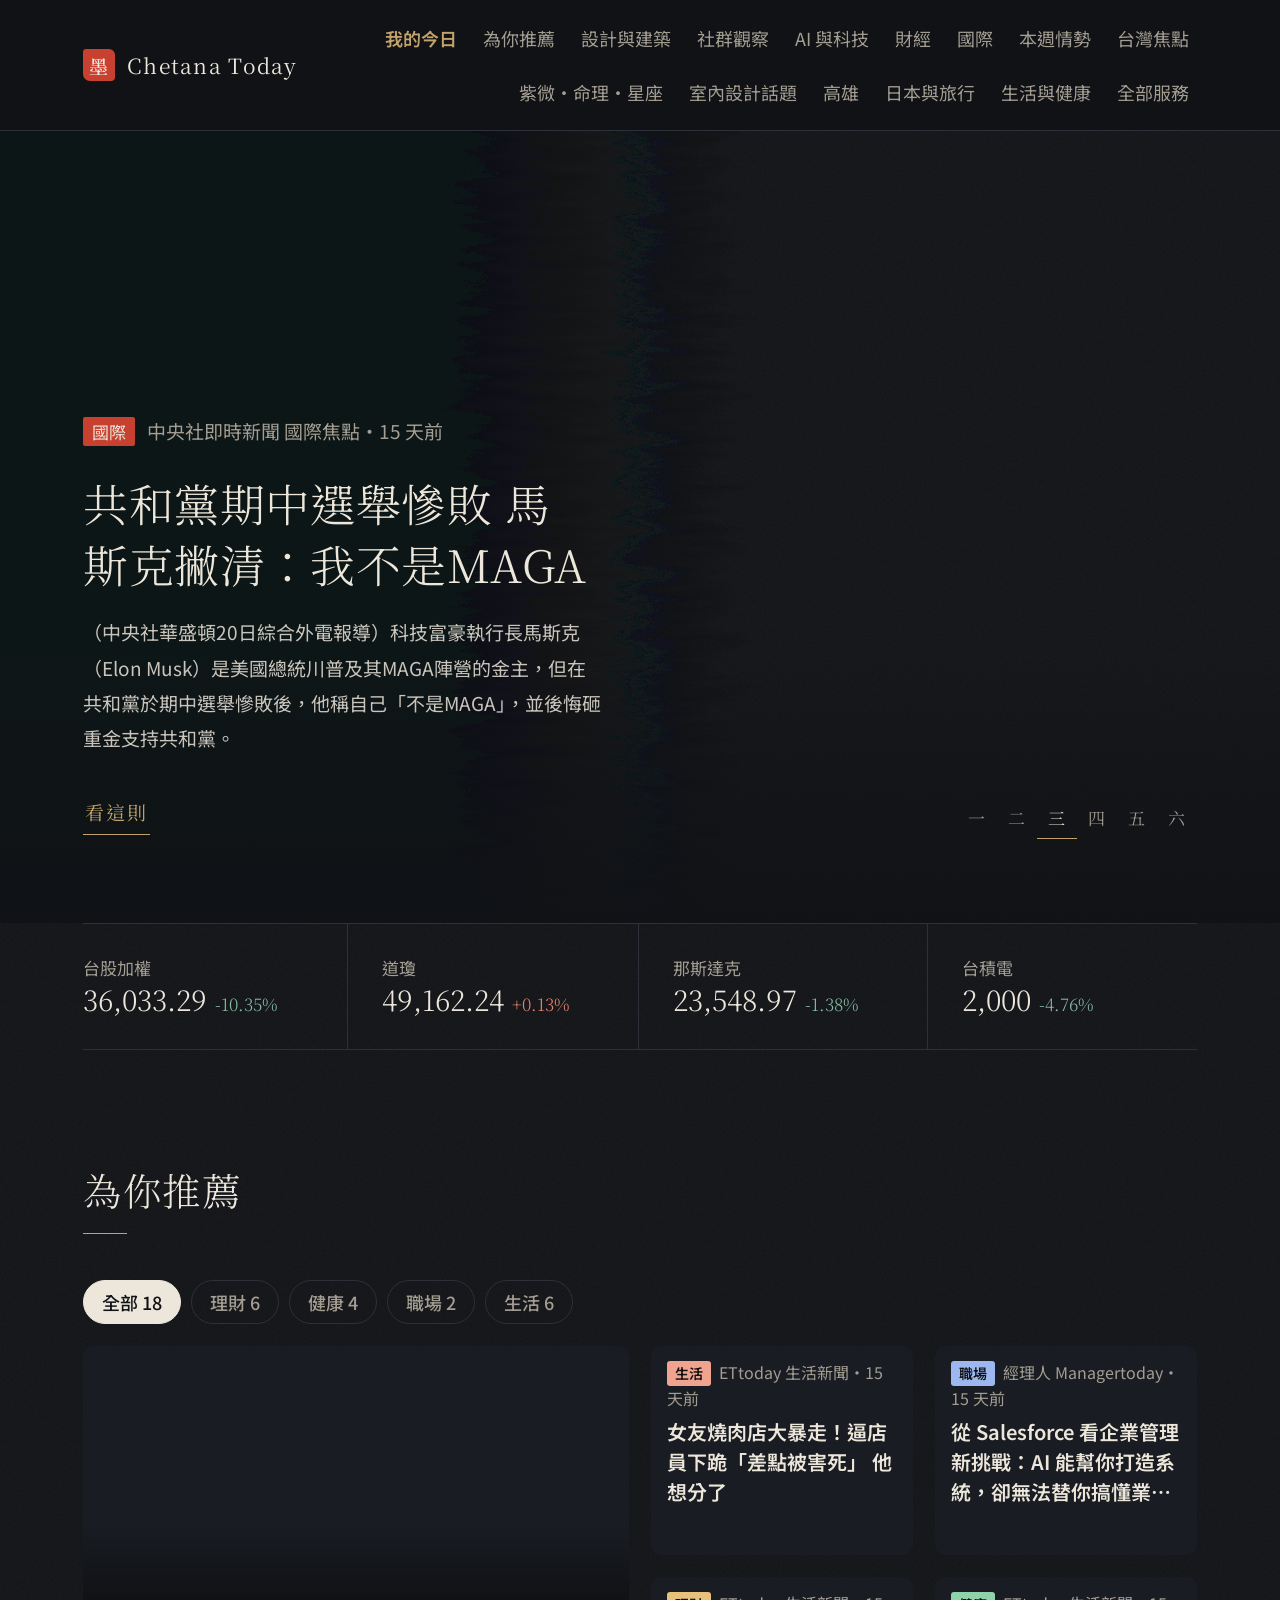
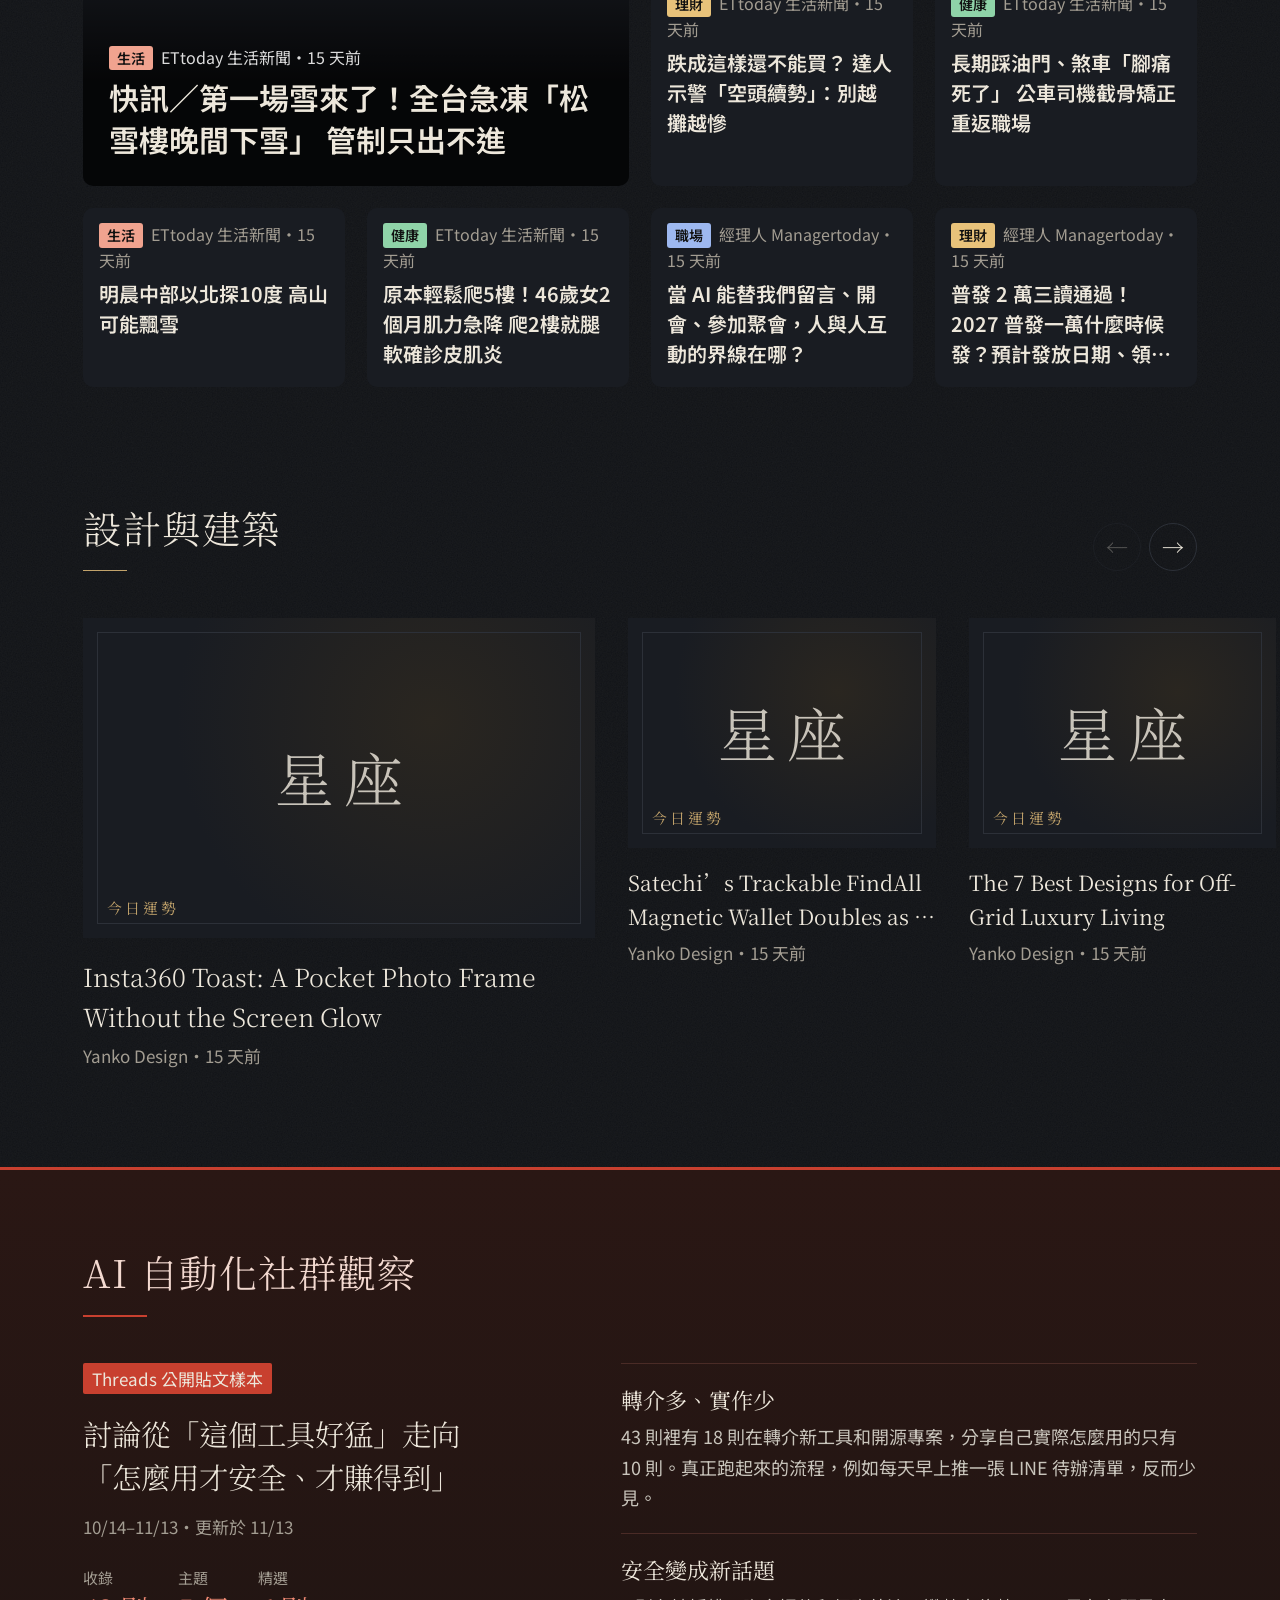
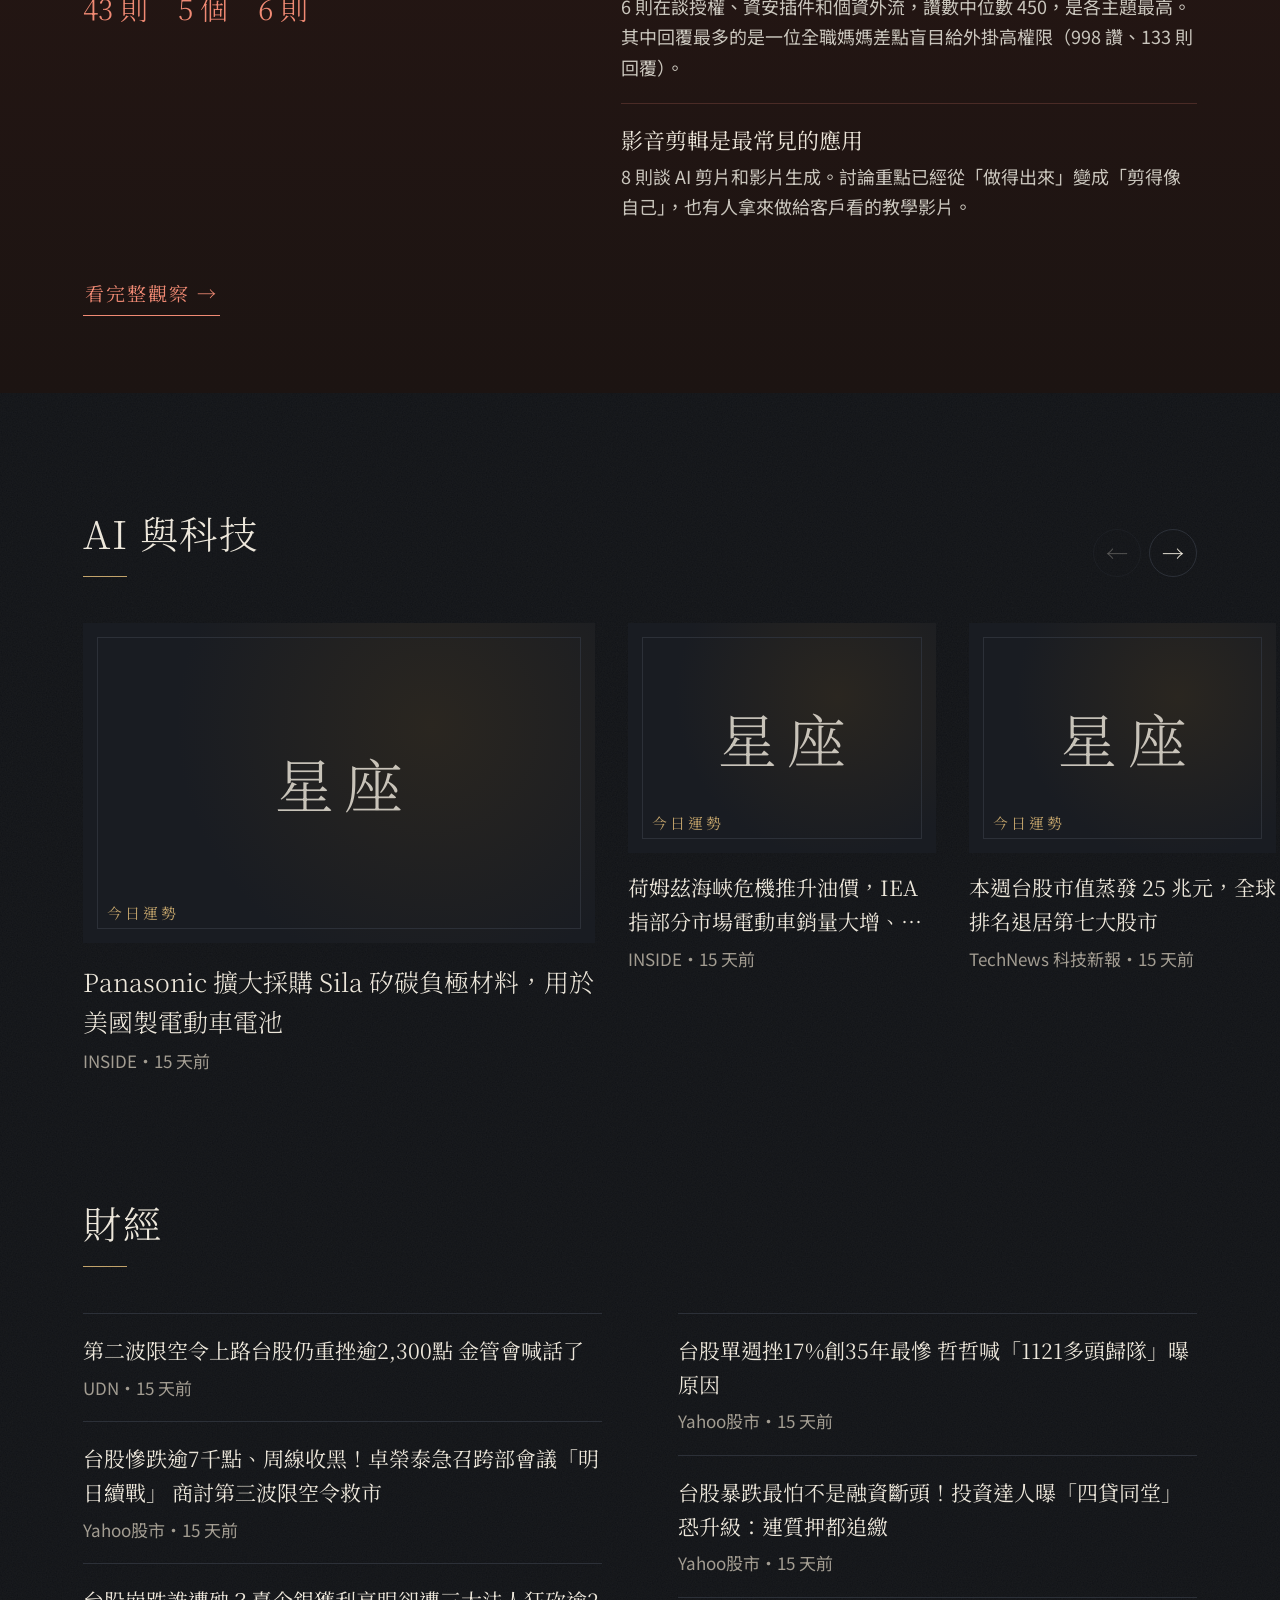
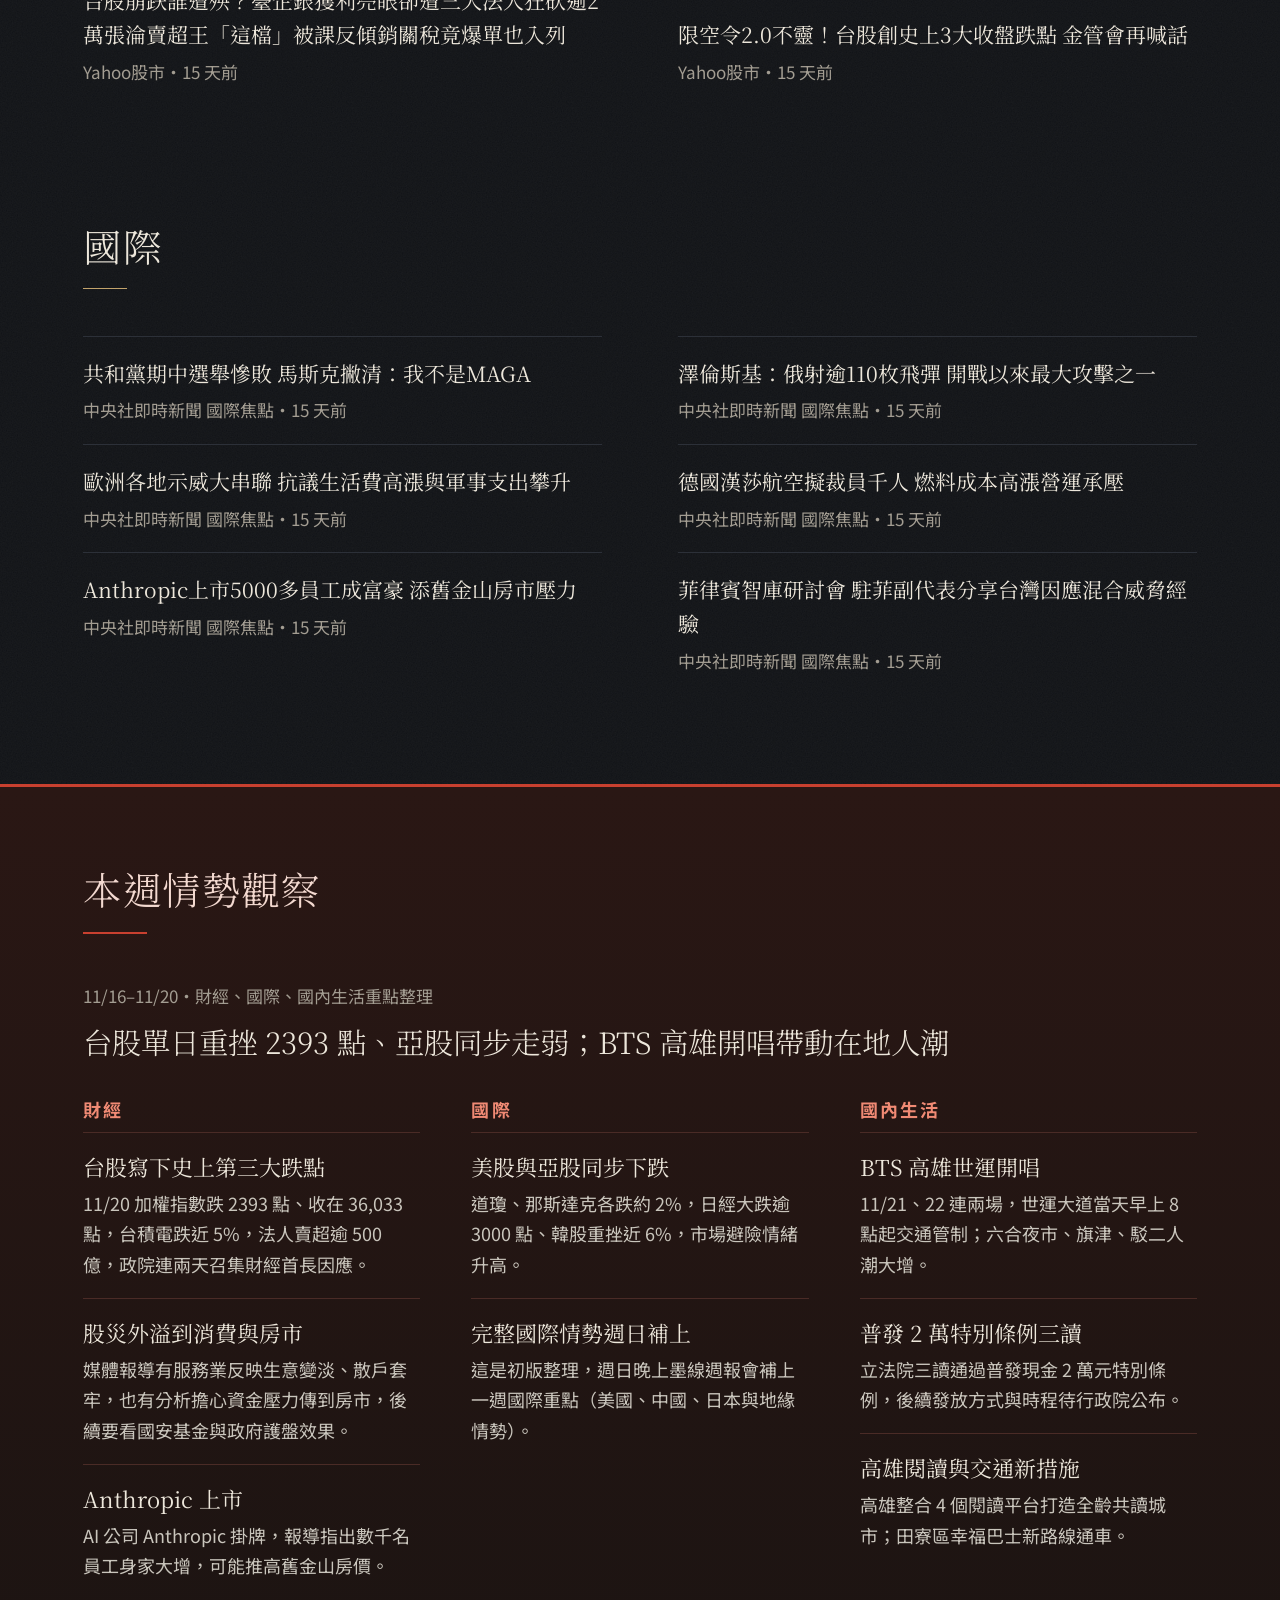
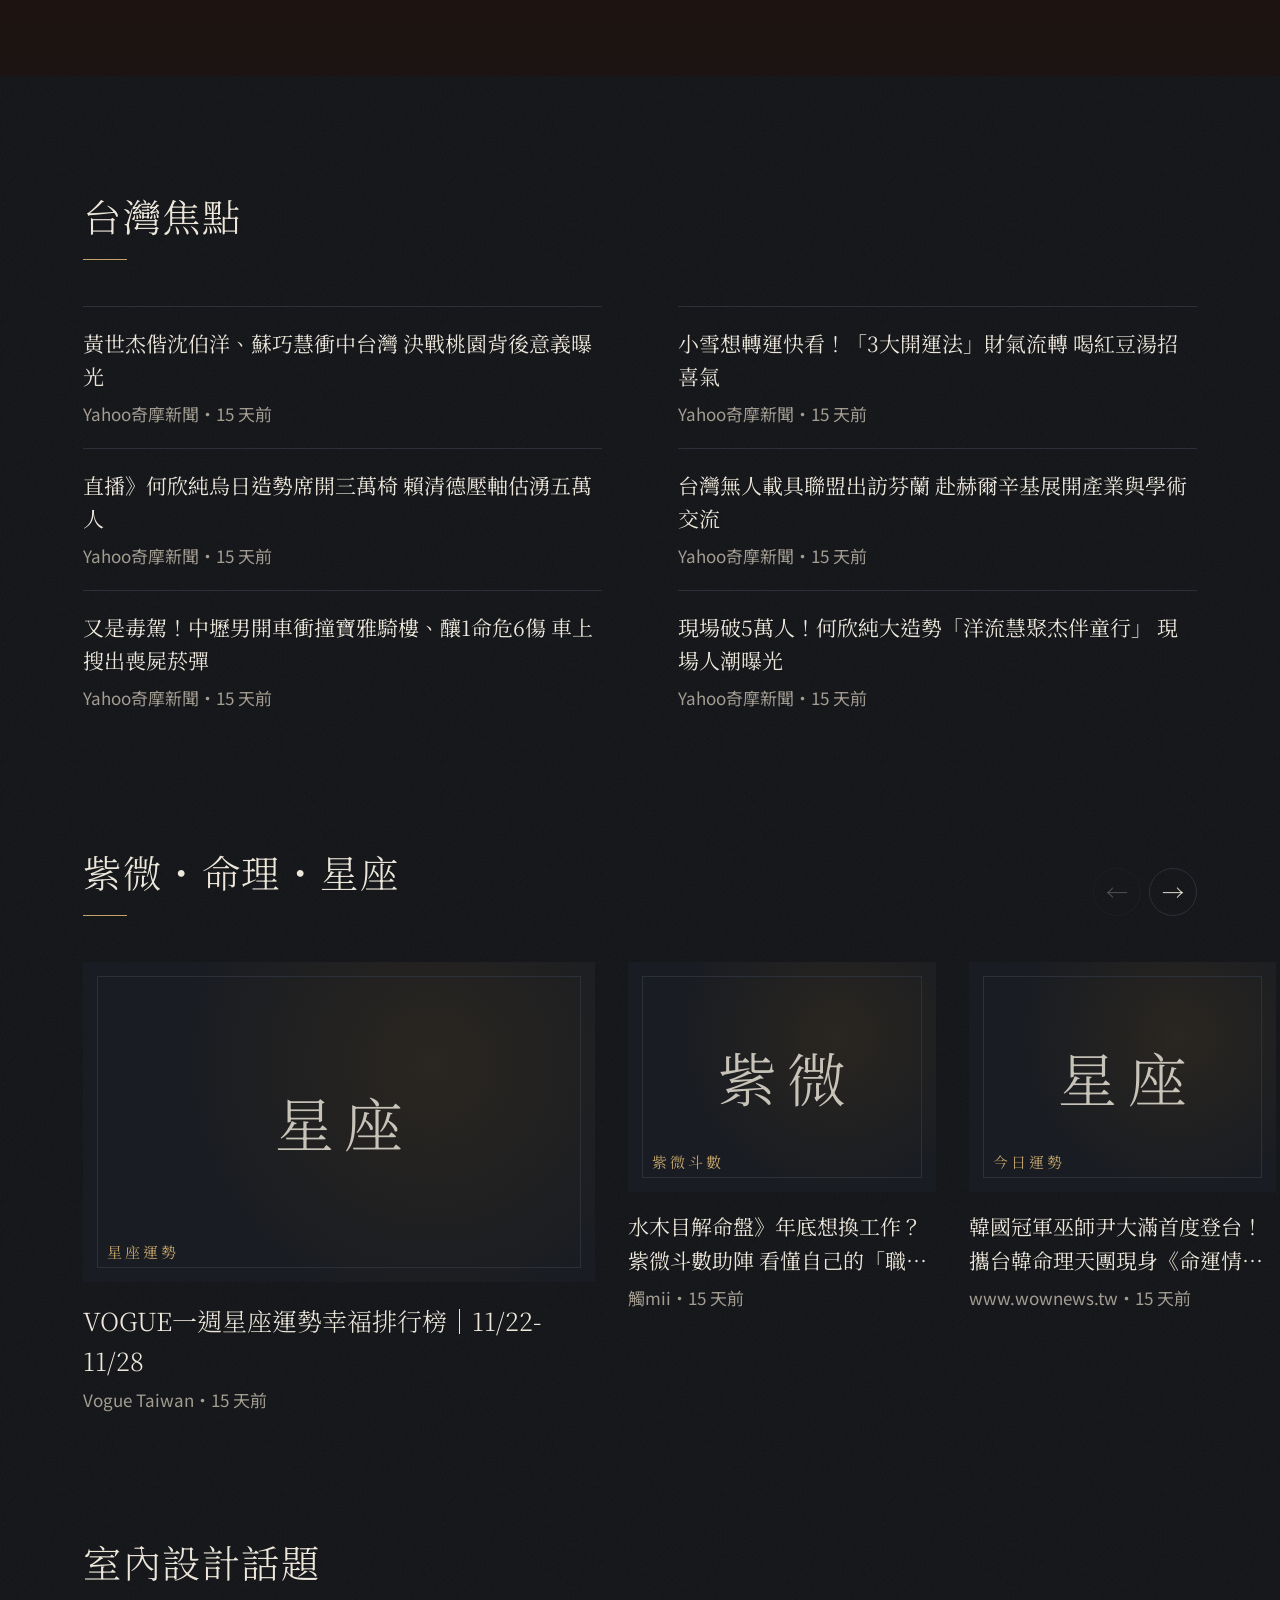
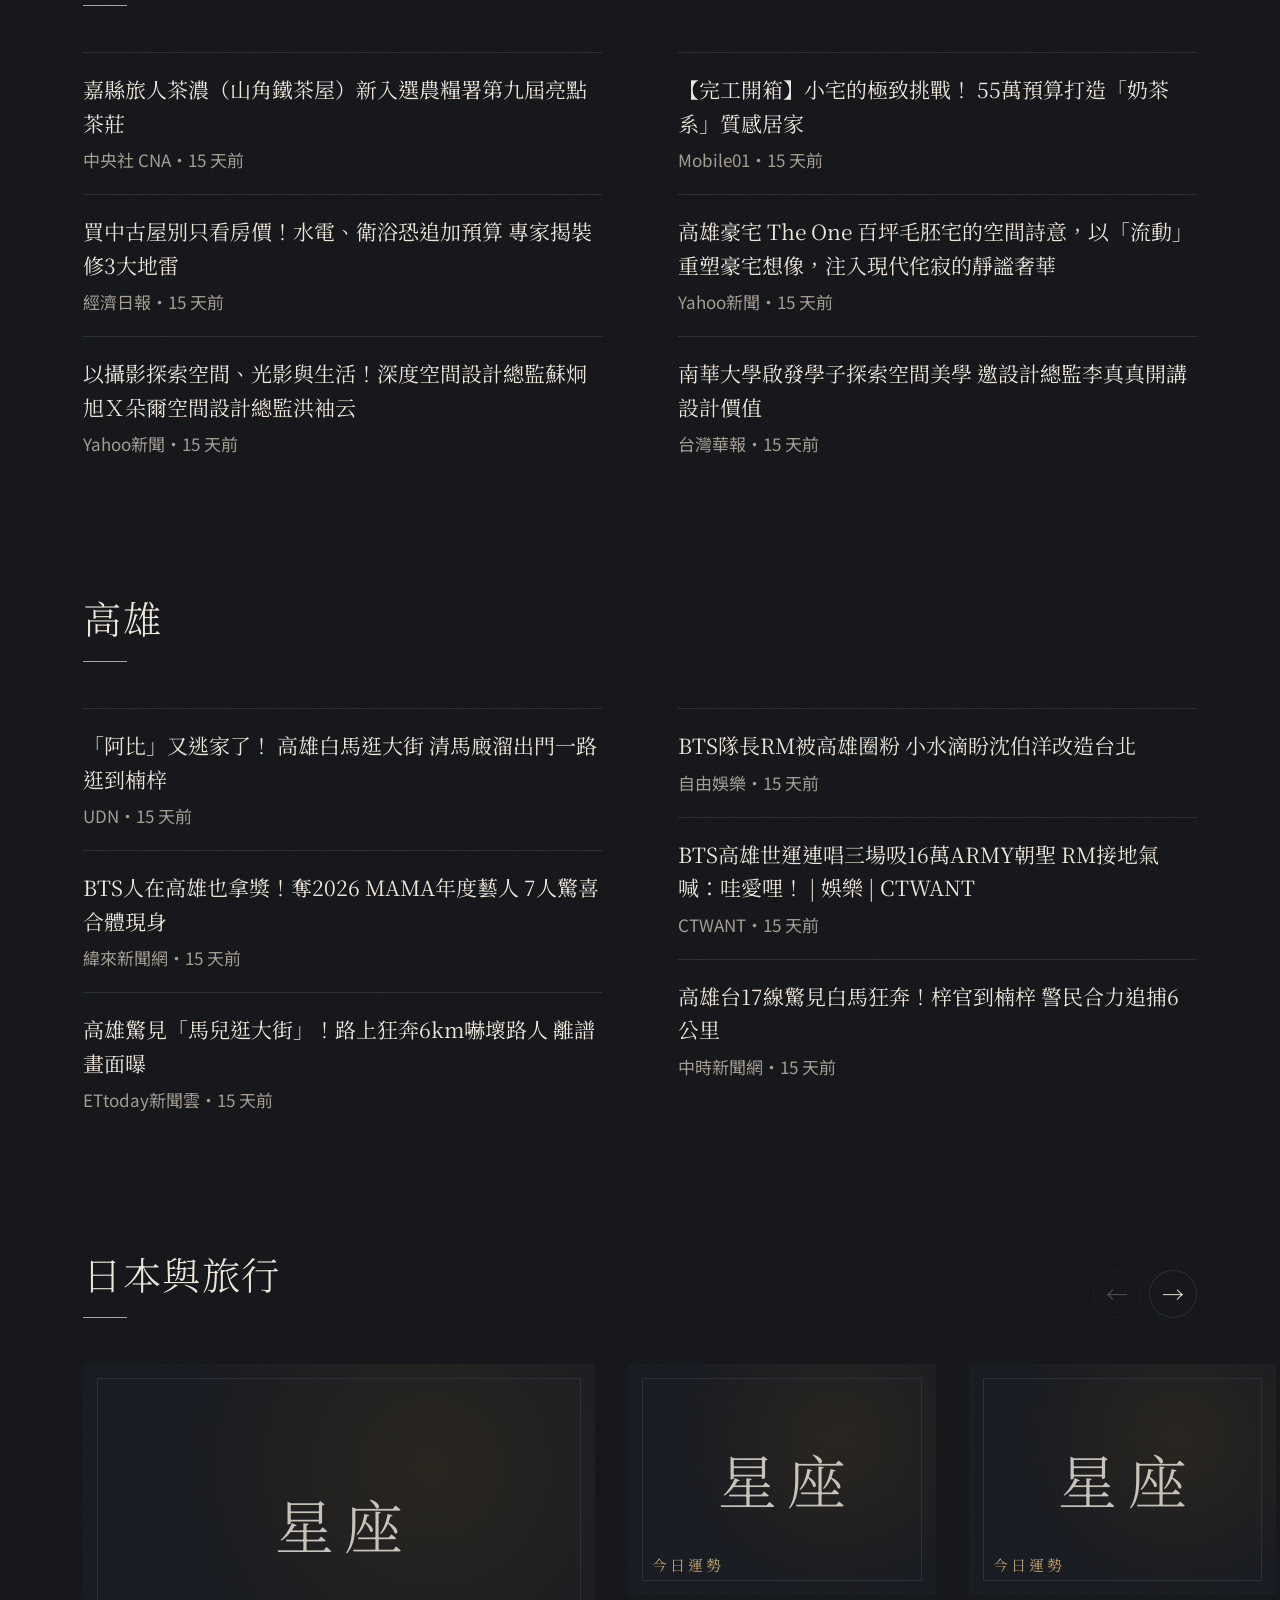
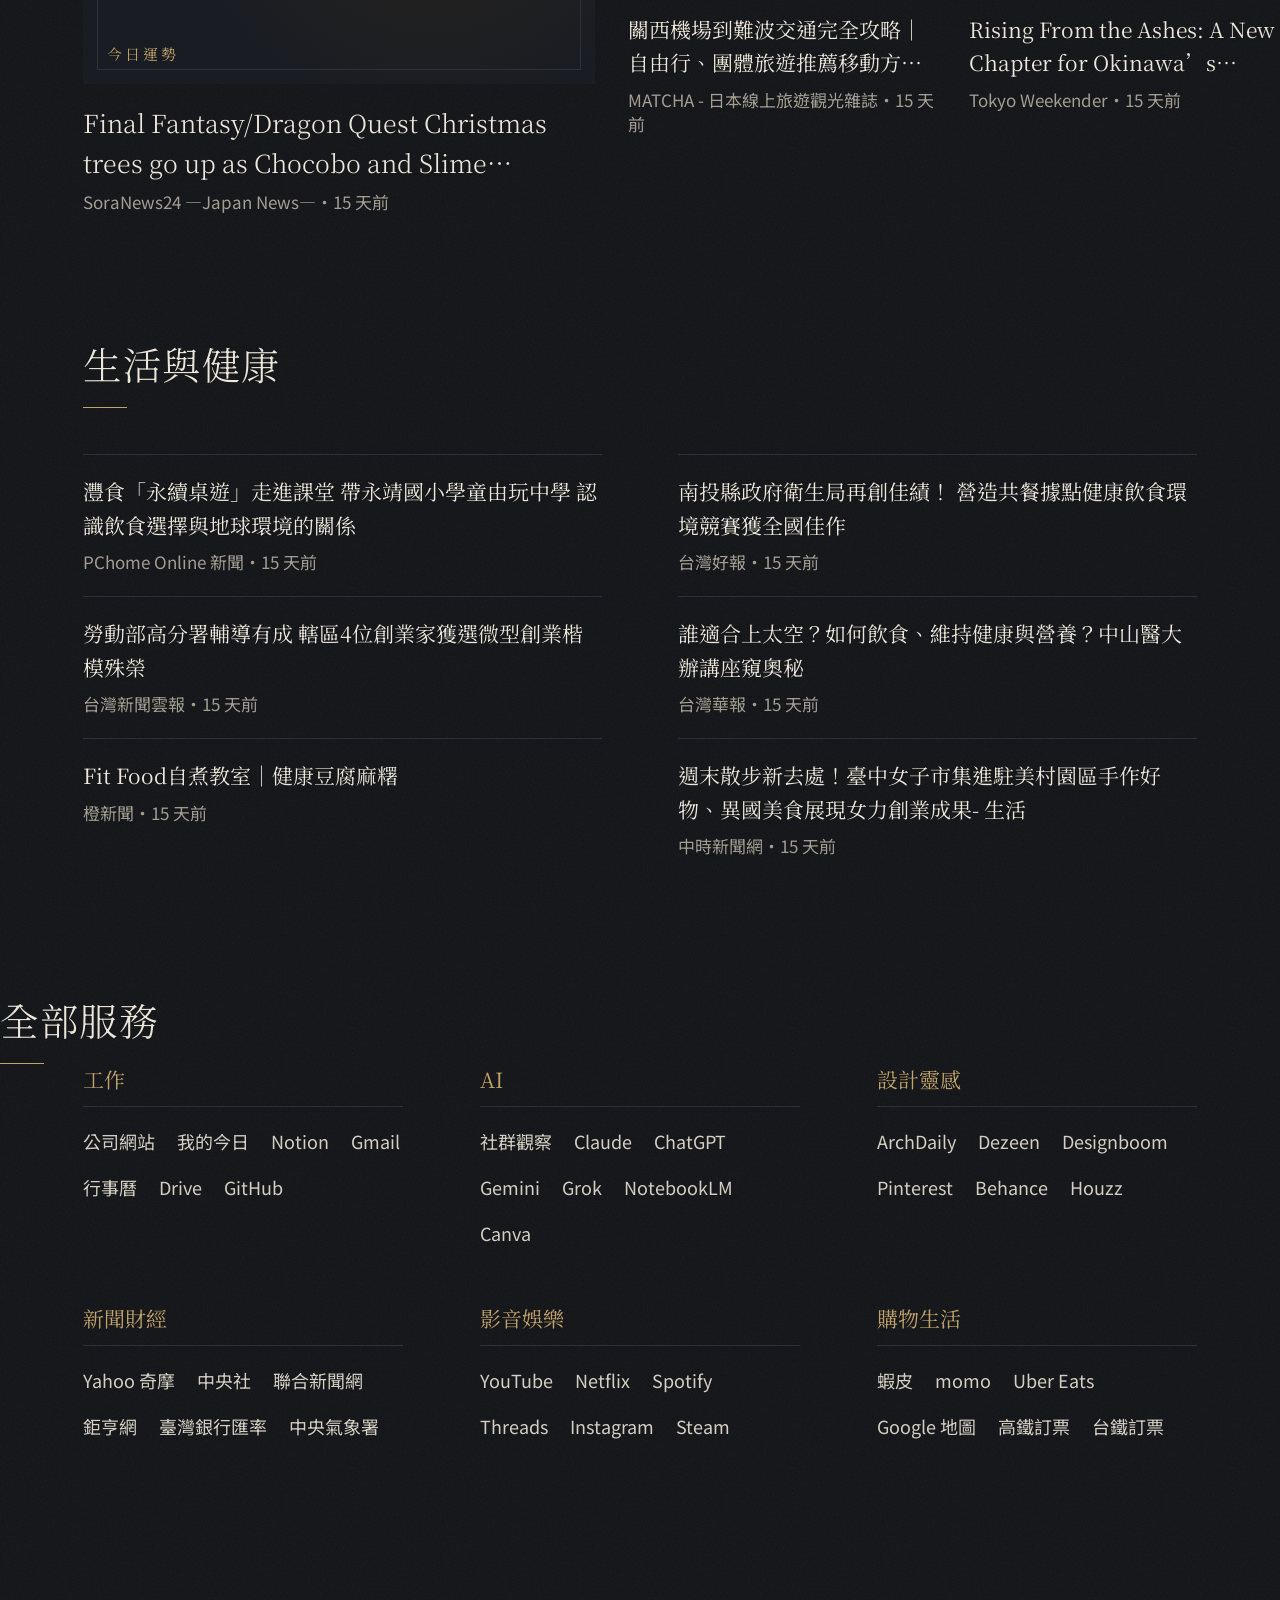
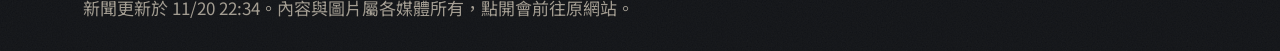
==== commit 0789fddf: "Today: category chips and tags for 為你推薦 Co-Authored-By: Claude Opus 5.5 <noreply@anthropic.com> Clau" ====
--- a/today/index.html
+++ b/today/index.html
@@ -72,7 +72,7 @@
 .card.lead{flex-basis:clamp(320px,40vw,600px)}
 .thumb{position:relative;aspect-ratio:4/3;overflow:hidden;background:var(--ink2)}
 .card.lead .thumb{aspect-ratio:16/10}
-.thumb img{width:100%;height:100%;object-fit:cover;filter:grayscale(.8) contrast(1.04);transition:filter .35s,transform .6s}
+.thumb img{width:100%;height:100%;object-fit:cover;filter:saturate(1.05);transition:filter .35s,transform .6s}
 .card:hover .thumb img{filter:none;transform:scale(1.02)}
 .thumb.none{display:grid;place-items:center;background:radial-gradient(circle at 68% 32%,#2A2620,var(--ink2) 62%)}
 .thumb.none:before{content:"";position:absolute;inset:14px;border:1px solid var(--rule)}
@@ -105,7 +105,7 @@
 .social .more{grid-column:1/-1;justify-self:start}
 .foot{margin-top:clamp(72px,9vw,128px);padding:30px var(--gutter) calc(30px + env(safe-area-inset-bottom,0px));color:var(--ash);font-size:15px}
 .empty{color:var(--ash)}
-@media(hover:none){.thumb img{filter:grayscale(.3) contrast(1.03)}}
+
 @media(min-width:721px){.tabs{flex-wrap:wrap;overflow:visible}.ticker{flex-wrap:wrap}}
 @media(max-width:1000px){.dir{grid-template-columns:repeat(2,minmax(0,1fr))}.tabs{justify-content:flex-start}}
 @media(max-width:720px){.top{flex-wrap:wrap;gap:6px 14px;padding-block:14px 4px}.tabs{flex:0 0 100%;order:3;gap:14px}.tabs a{padding:0}.hero{min-height:640px}.hero img{width:100%;height:58%;bottom:auto}.wash{inset:auto -40px -40px -40px;width:auto;height:62%;background:linear-gradient(0deg,var(--ink) 74%,#10121600);filter:none}.fade{display:none}.hero-text{padding:0 var(--gutter) 84px}.hero h1{margin:18px 0 14px}.hero p{margin-bottom:22px}.dots{left:var(--gutter);right:auto;bottom:16px}.chip{flex:0 0 auto;padding:22px 26px 22px 0;margin-right:26px}.card{flex-basis:70vw}.card.lead{flex-basis:84vw}.list{column-count:1}.line:nth-child(n+5){display:none}.social,.weekly{grid-template-columns:minmax(0,1fr)}.social .obs div:nth-child(n+3){display:none}.dir{grid-template-columns:minmax(0,1fr);gap:36px}}
@@ -137,6 +137,31 @@
 .group b{font-size:21px}
 .dir a{font-size:18px}
 .foot{font-size:17px}
+
+/* 為你推薦：雜誌式圖卡 */
+.mag{display:grid;grid-template-columns:repeat(4,minmax(0,1fr));gap:22px;padding:0 var(--gutter)}
+.mag a{display:flex;flex-direction:column;background:var(--ink2);border-radius:10px;overflow:hidden;min-width:0}
+.mag .ph{aspect-ratio:16/10;overflow:hidden;background:#222}
+.mag .ph img{width:100%;height:100%;object-fit:cover;transition:transform .5s}
+.mag a:hover .ph img{transform:scale(1.04)}
+.mag .tx{padding:14px 16px 18px}
+.mag .tx b{display:-webkit-box;-webkit-line-clamp:3;-webkit-box-orient:vertical;overflow:hidden;font:600 20px/1.5 var(--sans)}
+.mag a:hover .tx b{color:var(--brass)}
+.mag .tx span{display:block;color:var(--ash);font-size:16px;margin-bottom:6px}
+.mag a.big{grid-column:span 2;grid-row:span 2;position:relative;min-height:440px}
+.mag a.big .ph{position:absolute;inset:0;aspect-ratio:auto}
+.mag a.big .tx{position:relative;margin-top:auto;padding:120px 26px 26px;background:linear-gradient(180deg,#0000,#000c 60%)}
+.mag a.big .tx b{font-size:30px;line-height:1.4;-webkit-line-clamp:3}
+.mag a.big .tx span{color:#ddd}
+.chips{display:flex;gap:10px;flex-wrap:wrap;padding:0 var(--gutter) 22px}
+.chips button{min-height:44px;padding:0 18px;border:1px solid var(--rule);border-radius:22px;background:none;color:var(--ash);font:500 18px var(--sans);cursor:pointer}
+.chips button[aria-pressed="true"]{background:var(--paper);color:var(--ink);border-color:var(--paper)}
+.mag .cat{display:inline-block;margin-right:8px;padding:1px 8px;border-radius:3px;color:#111;font-size:14px;font-weight:600;font-style:normal}
+/* 列表有圖時加小縮圖 */
+.line.pic{display:grid;grid-template-columns:minmax(0,1fr) 132px;gap:18px;align-items:start}
+.line.pic img{width:132px;height:90px;object-fit:cover;border-radius:6px;background:#222}
+@media(max-width:1000px){.mag{grid-template-columns:repeat(2,minmax(0,1fr))}}
+@media(max-width:720px){.mag{gap:14px}.mag a.big{min-height:340px}.mag a.big .tx b{font-size:24px}.mag .tx{padding:10px 12px 14px}.mag .tx b{font-size:18px}.line.pic{grid-template-columns:minmax(0,1fr) 104px}.line.pic img{width:104px;height:72px}}
 </style>
 </head>
 <body>
@@ -152,7 +177,7 @@
 <footer class="foot" id="foot">新聞每小時自動更新，內容與圖片屬各媒體所有，點開會前往原網站。</footer>
 <script>
 (function(){
-var BUILD='b20261120r';
+var BUILD='b20261120k';
 try{fetch(location.pathname+'?check='+Date.now(),{cache:'no-store'}).then(function(r){return r.text()}).then(function(t){if(t.indexOf("BUILD='"+BUILD+"'")<0){var k='reloaded',n=0;try{n=+sessionStorage.getItem(k)||0;sessionStorage.setItem(k,n+1)}catch(e){}if(n<1)location.replace(location.pathname+'?v='+Date.now()+location.hash)}}).catch(function(){})}catch(e){}
 var DIR=[
 ['工作',[['公司網站','https://icesnowchetana-code.github.io/yiju/','亦','#3DD6C6'],['我的今日','https://claude.ai/artifact/6f5ETdZzxzoSQWmuPCrXjD','今','#FFD166'],['Notion','https://www.notion.so','N','#FFFFFF'],['Gmail','https://mail.google.com','G','#FF8A80'],['行事曆','https://calendar.google.com','曆','#8AB4F8'],['Drive','https://drive.google.com','D','#7BD88F'],['GitHub','https://github.com/icesnowchetana-code','Gh','#C9D1D9']]],
@@ -176,7 +201,8 @@
   function none(){var c=cover(item.title);t.className='thumb none';t.replaceChildren(el('b',null,c[0]),el('small',null,c[1]))}
   if(safe(item.image))t.append(pic(item.image,'',none));else none();
   a.append(t,el('b','t',item.title),el('span','meta',meta(item)));return a}
-function line(item){var a=link('line',item.url);a.append(el('b',null,item.title),el('span','meta',meta(item)));return a}
+function line(item){var a=link('line',item.url),t=el('div');t.append(el('b',null,item.title),el('span','meta',meta(item)));a.append(t);
+  if(safe(item.image)){a.className='line pic';a.append(pic(item.image,'',function(){this.remove();a.className='line'}))}return a}
 var slides=[],at=0,timer;
 function show(n){
   at=n;var s=slides[n],h=$('hero');if(!s)return;h.replaceChildren();
@@ -199,6 +225,22 @@
   rail.addEventListener('dragstart',function(e){e.preventDefault()});
   rail.addEventListener('click',function(e){if(moved){e.preventDefault();moved=false}},true);
   w.append(prev,next);head.append(w);sync();setTimeout(sync,800)}
+// 為你推薦：依標題分四類，上方可切換，每張卡標出分類
+var CATS=[['理財','#E8C27A',/錢|存款|存錢|股|投資|薪|富|房|理財|退休|保險|基金|ETF|普發|稅|買房|貸|省|跌|漲|空頭|營收|樂透|頭獎|中獎|賠/],
+  ['健康','#8FD3A8',/健康|吃|食|營養|醫|睡|運動|肌|病|瘦|累|疲|血|腦|癌|飲|喝|身體|減重|痛|手術|矯正|骨/],
+  ['職場','#9DB8F0',/工作|職場|主管|同事|AI|企業|管理|倦怠|會議|創業|老闆|面試|離職|效率|領導/],
+  ['生活','#F0A38F',/./]];
+function catOf(t){for(var i=0;i<CATS.length;i++)if(CATS[i][2].test(t))return CATS[i];return CATS[3]}
+function mag(s){
+  var wrap=el('div'),chips=el('div','chips'),g=el('div','mag'),all=s.items.filter(function(i){return safe(i.image)});
+  function draw(c){g.replaceChildren();all.filter(function(i){return !c||catOf(i.title)[0]===c}).slice(0,9).forEach(function(i,n){
+    var k=catOf(i.title),a=link(n===0?'big':'',i.url),ph=el('div','ph'),tx=el('div','tx'),m=el('span'),tag=el('em','cat',k[0]);
+    tag.style.background=k[1];m.append(tag,document.createTextNode(meta(i)));
+    ph.append(pic(i.image,'',function(){ph.remove()}));tx.append(m,el('b',null,i.title));a.append(ph,tx);g.append(a)})}
+  [''].concat(CATS.map(function(c){return c[0]})).forEach(function(c){var n=c?all.filter(function(i){return catOf(i.title)[0]===c}).length:all.length;if(c&&!n)return;
+    var b=el('button',null,(c||'全部')+' '+n);b.type='button';b.setAttribute('aria-pressed',String(!c));
+    b.addEventListener('click',function(){chips.querySelectorAll('button').forEach(function(x){x.setAttribute('aria-pressed','false')});b.setAttribute('aria-pressed','true');draw(c)});chips.append(b)});
+  draw('');wrap.append(chips,g);return wrap}
 function render(data){
   var secs=(data.sections||[]).filter(function(s){return s.items&&s.items.length}),tabs=$('tabs'),rows=$('rows');tabs.replaceChildren();rows.replaceChildren();
   var mine=link('mine','https://claude.ai/artifact/6f5ETdZzxzoSQWmuPCrXjD');mine.textContent='我的今日';tabs.append(mine);
@@ -207,13 +249,14 @@
   // 頭版：財經、國際各 2 則優先，其餘由各圖片區塊最新的補滿 6 則
   var lead=[],pool=[],byId={};secs.forEach(function(s){byId[s.id]=s});
   ['money','world'].forEach(function(id){var s=byId[id];if(!s)return;s.items.filter(function(i){return safe(i.image)}).slice(0,2).forEach(function(i){lead.push(Object.assign({section:s.title},i))})});
-  secs.forEach(function(s){if(s.images)s.items.filter(function(i){return safe(i.image)}).slice(0,3).forEach(function(i){pool.push(Object.assign({section:s.title},i))})});
+  secs.forEach(function(s){if(s.images&&s.id!=='pick')s.items.filter(function(i){return safe(i.image)}).slice(0,3).forEach(function(i){pool.push(Object.assign({section:s.title},i))})});
   pool.sort(function(a,b){return b.time-a.time});
   var mix=[];for(var k=0;k<6;k++){if(lead[k])mix.push(lead[k])}
   slides=mix.concat(pool).slice(0,6);
   if(slides.length){show(0);play()}else $('hero').append(function(){var t=el('div','hero-text');t.append(el('h1',null,'今天的新聞整理中'));return t}());
   secs.forEach(function(s){
     var r=el('section','row');r.id=s.id;r.setAttribute('aria-labelledby','h-'+s.id);var h=el('h2',null,s.title),hd=el('div','head');h.id='h-'+s.id;hd.append(h);r.append(hd);
+    if(s.id==='pick'){r.append(mag(s));rows.append(r);return}
     var rich=s.id==='mingli'||s.images&&s.items.filter(function(i){return safe(i.image)}).length>=s.items.length/2,box=el('div',rich?'rail':'list');s.items.slice(0,rich?8:6).forEach(function(i,n){box.append(rich?card(i,s,n===0):line(i))});r.append(box);rows.append(r);if(rich)arrows(hd,box,s.title)});
   (data.markets||[]).forEach(function(m){var c=el('div','chip');c.append(el('small',null,m.name));var b=el('b',null,Number(m.price).toLocaleString('zh-TW',{maximumFractionDigits:2}));if(m.change!=null){var e=el('em',m.change>=0?'rise':'fall',(m.change>=0?'+':'')+m.change+'%');b.append(e)}c.append(b);$('ticker').append(c)});
   newsReady=true;placeSocial();placeWeekly();
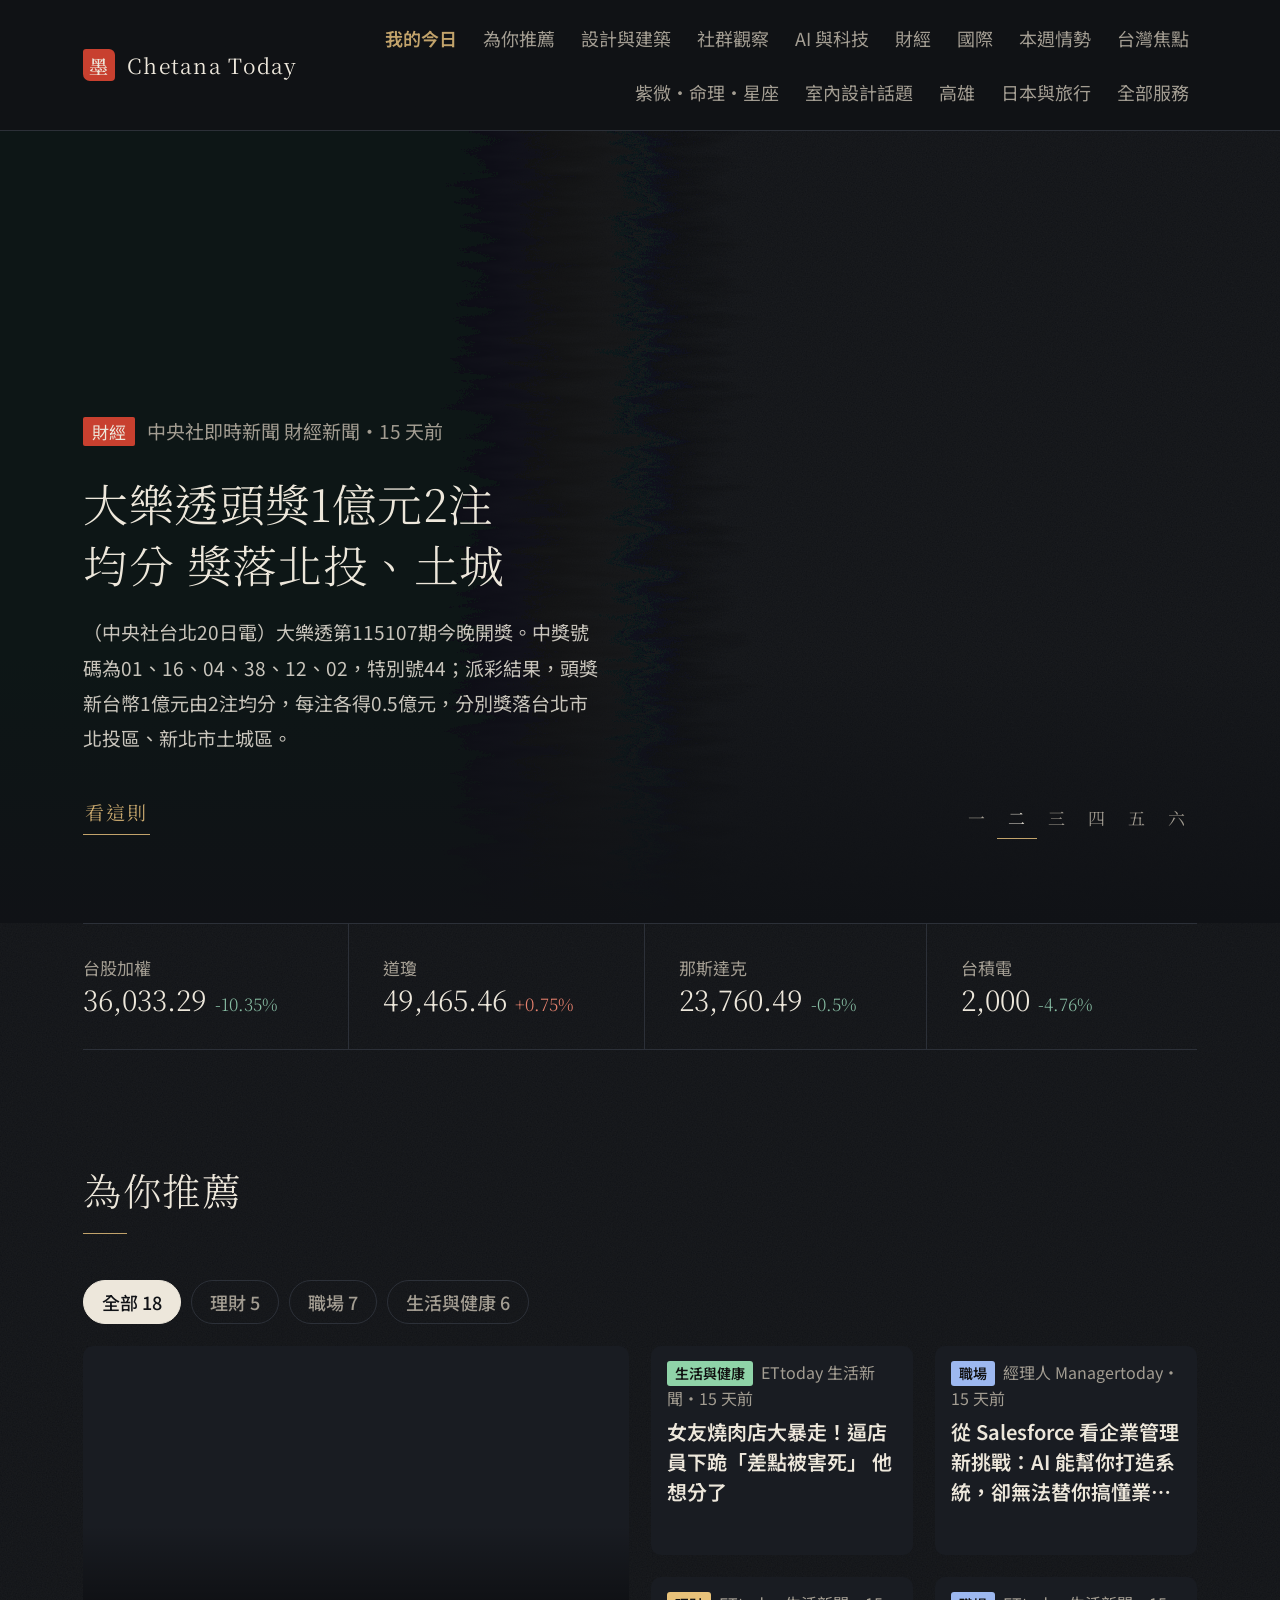
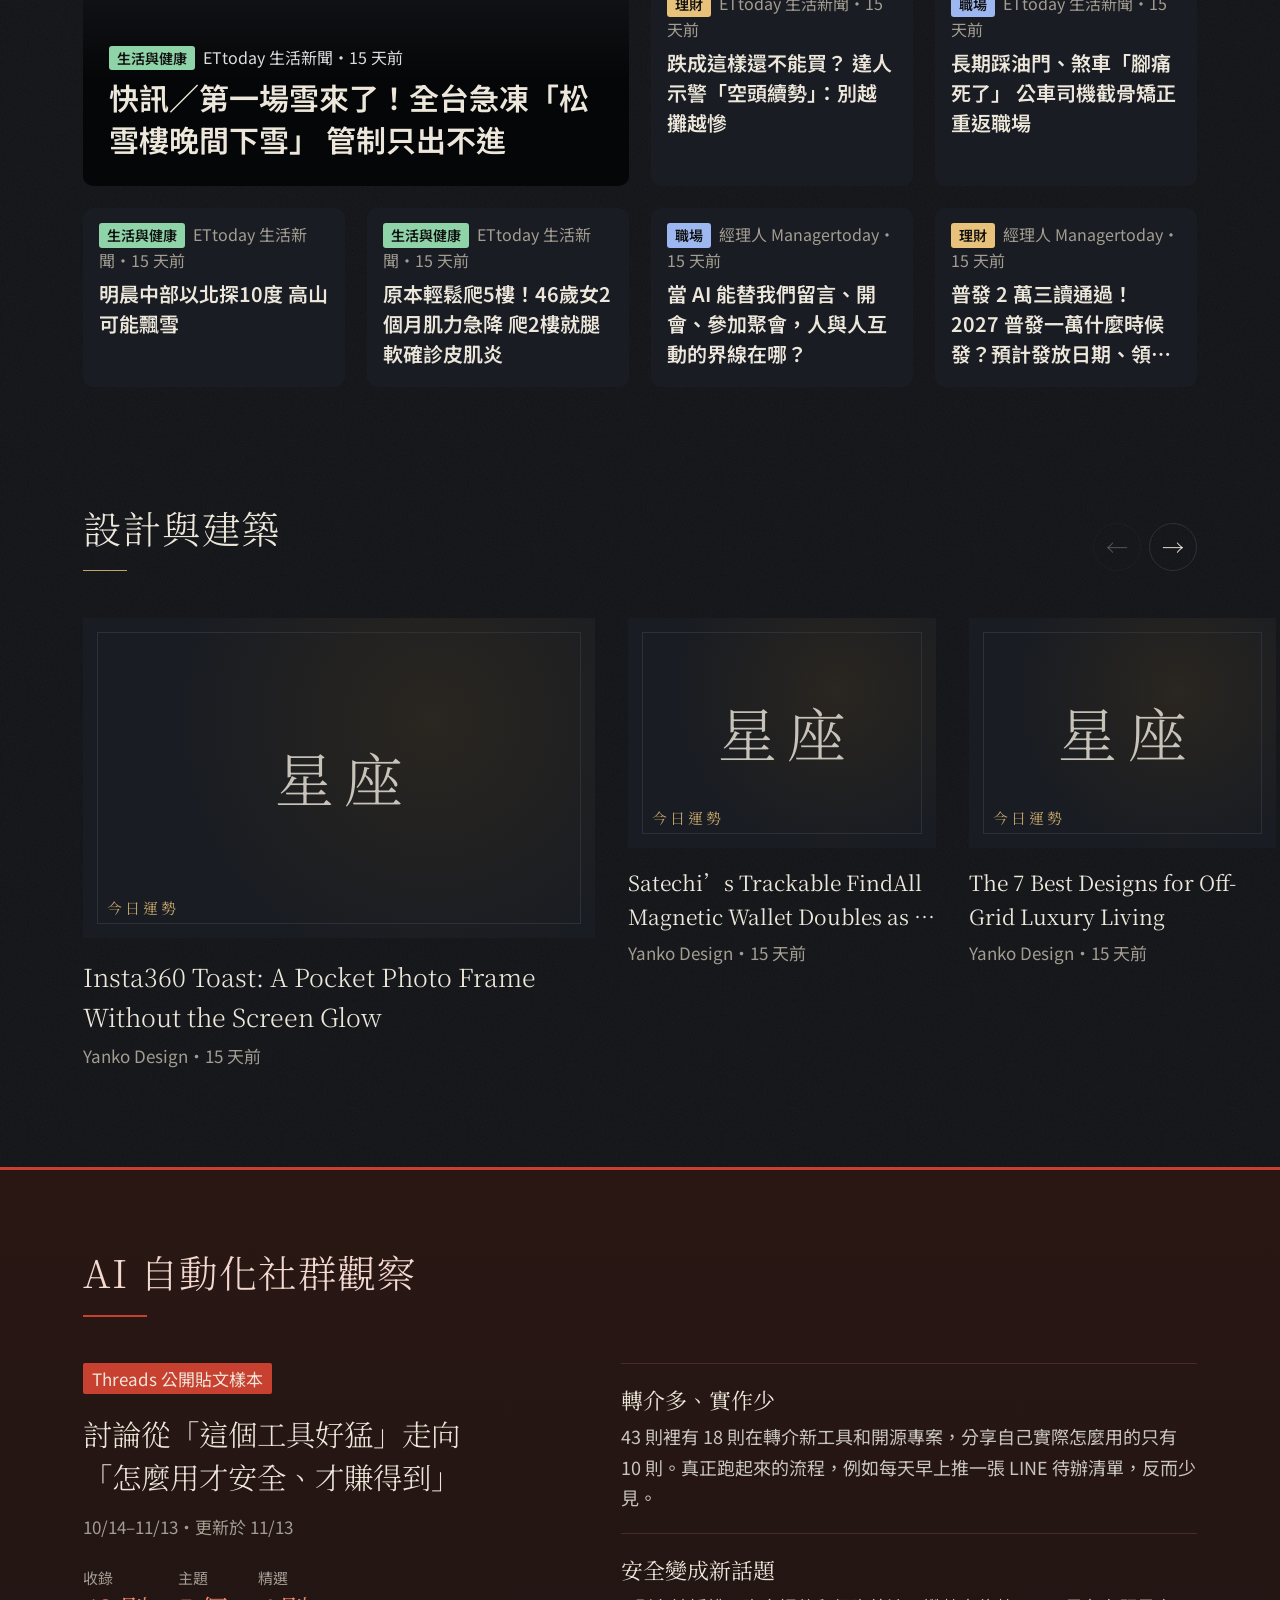
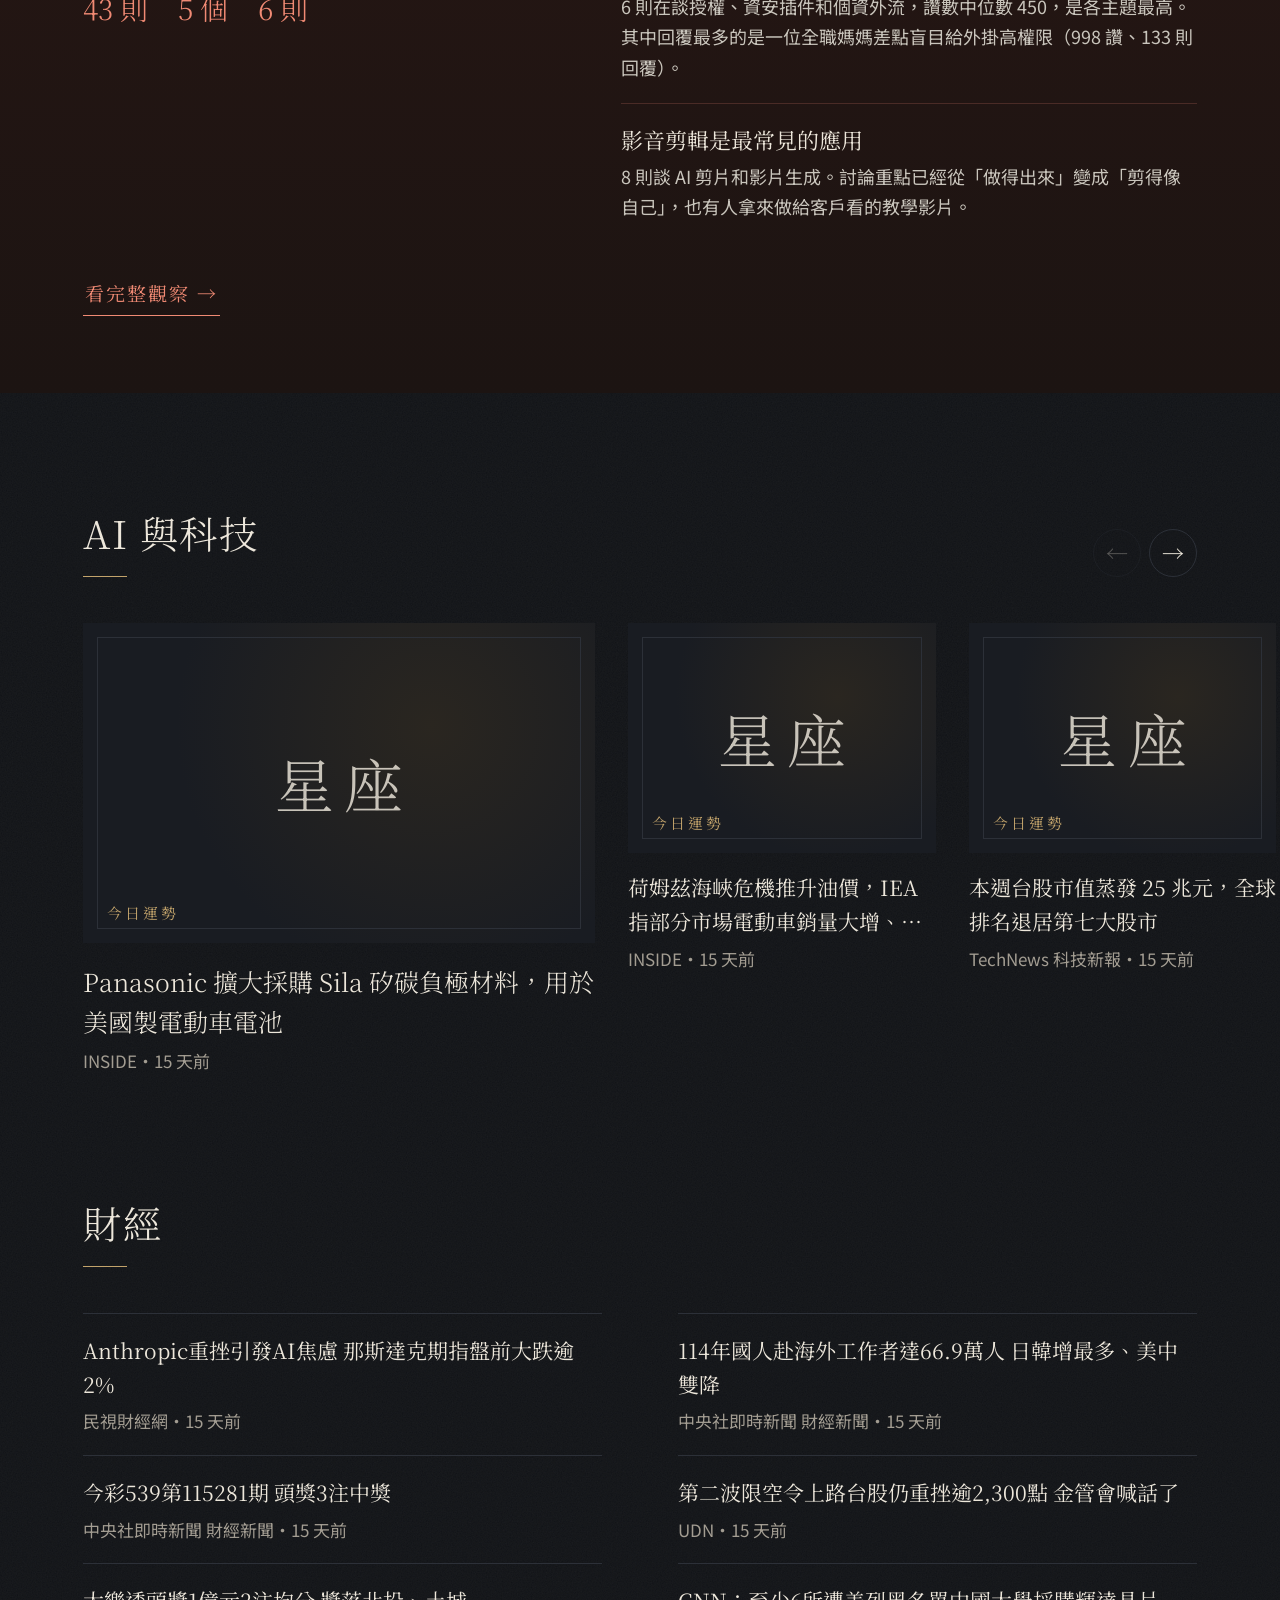
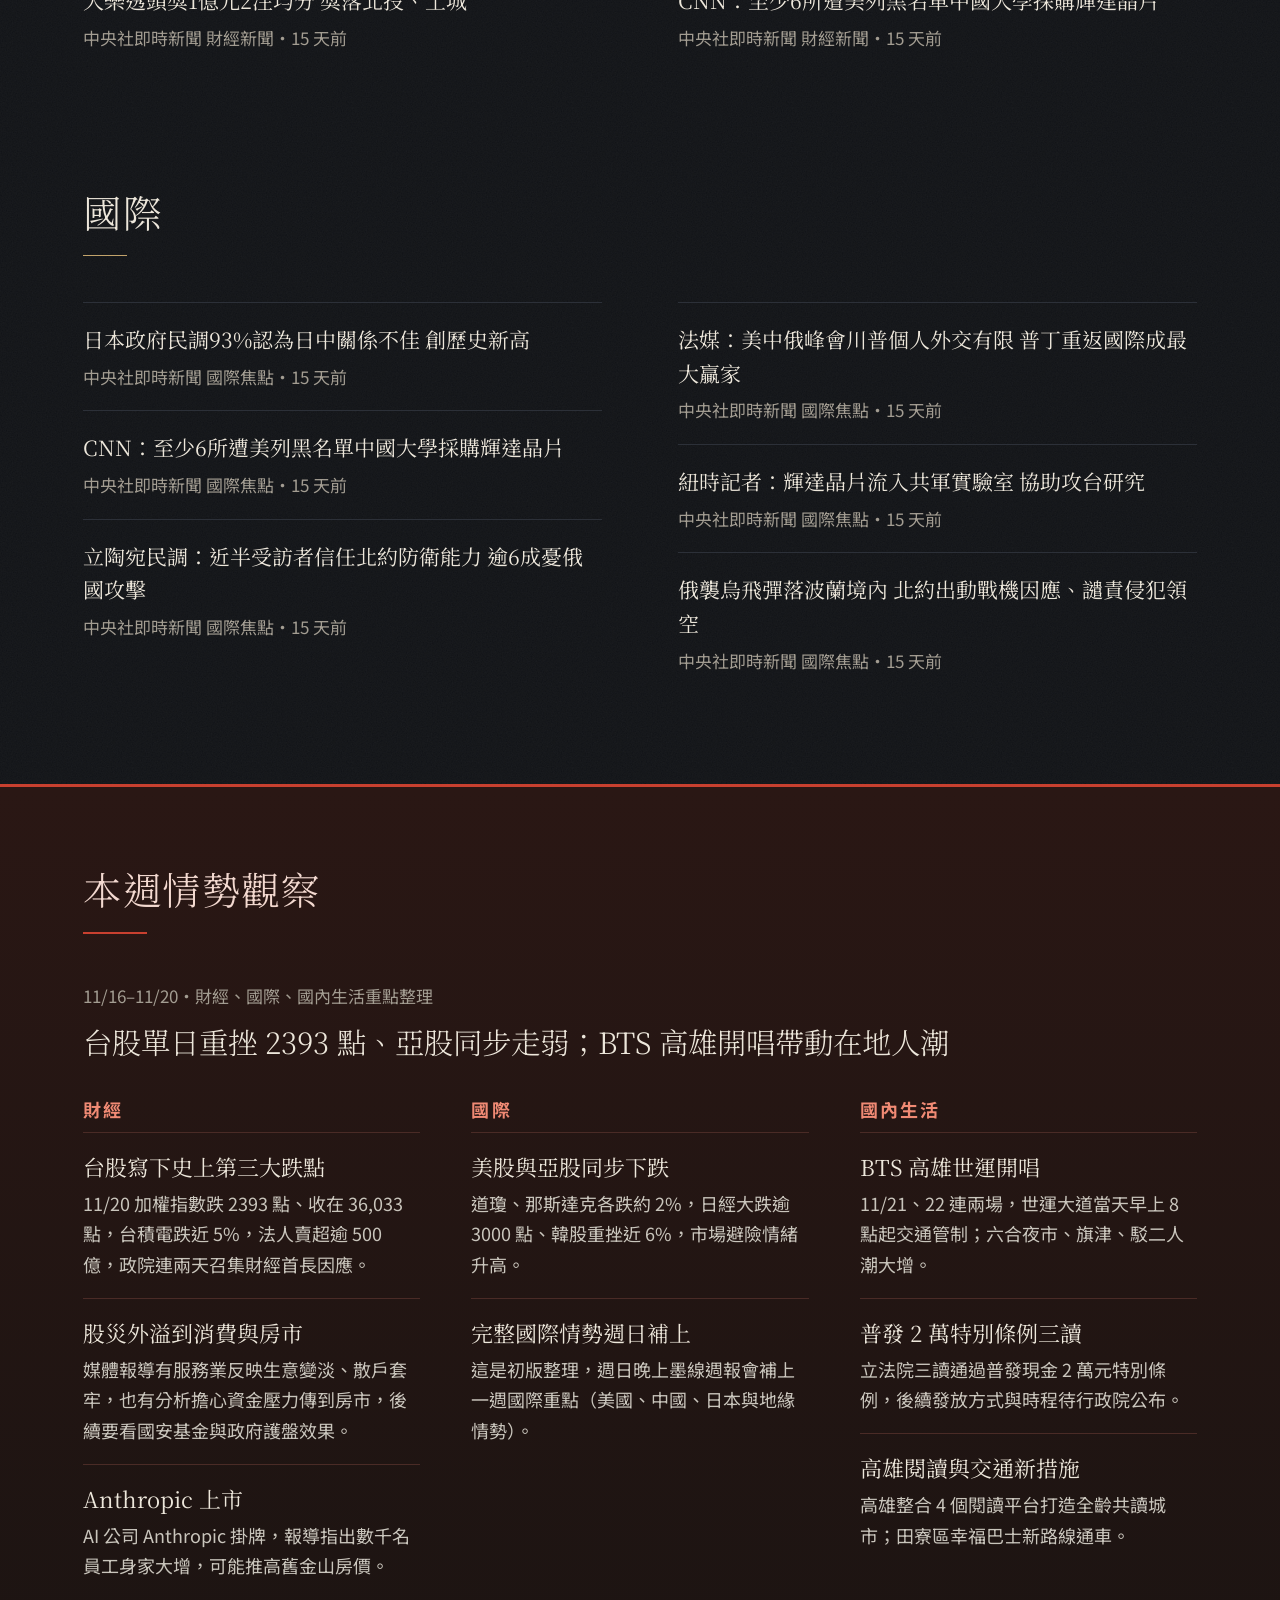
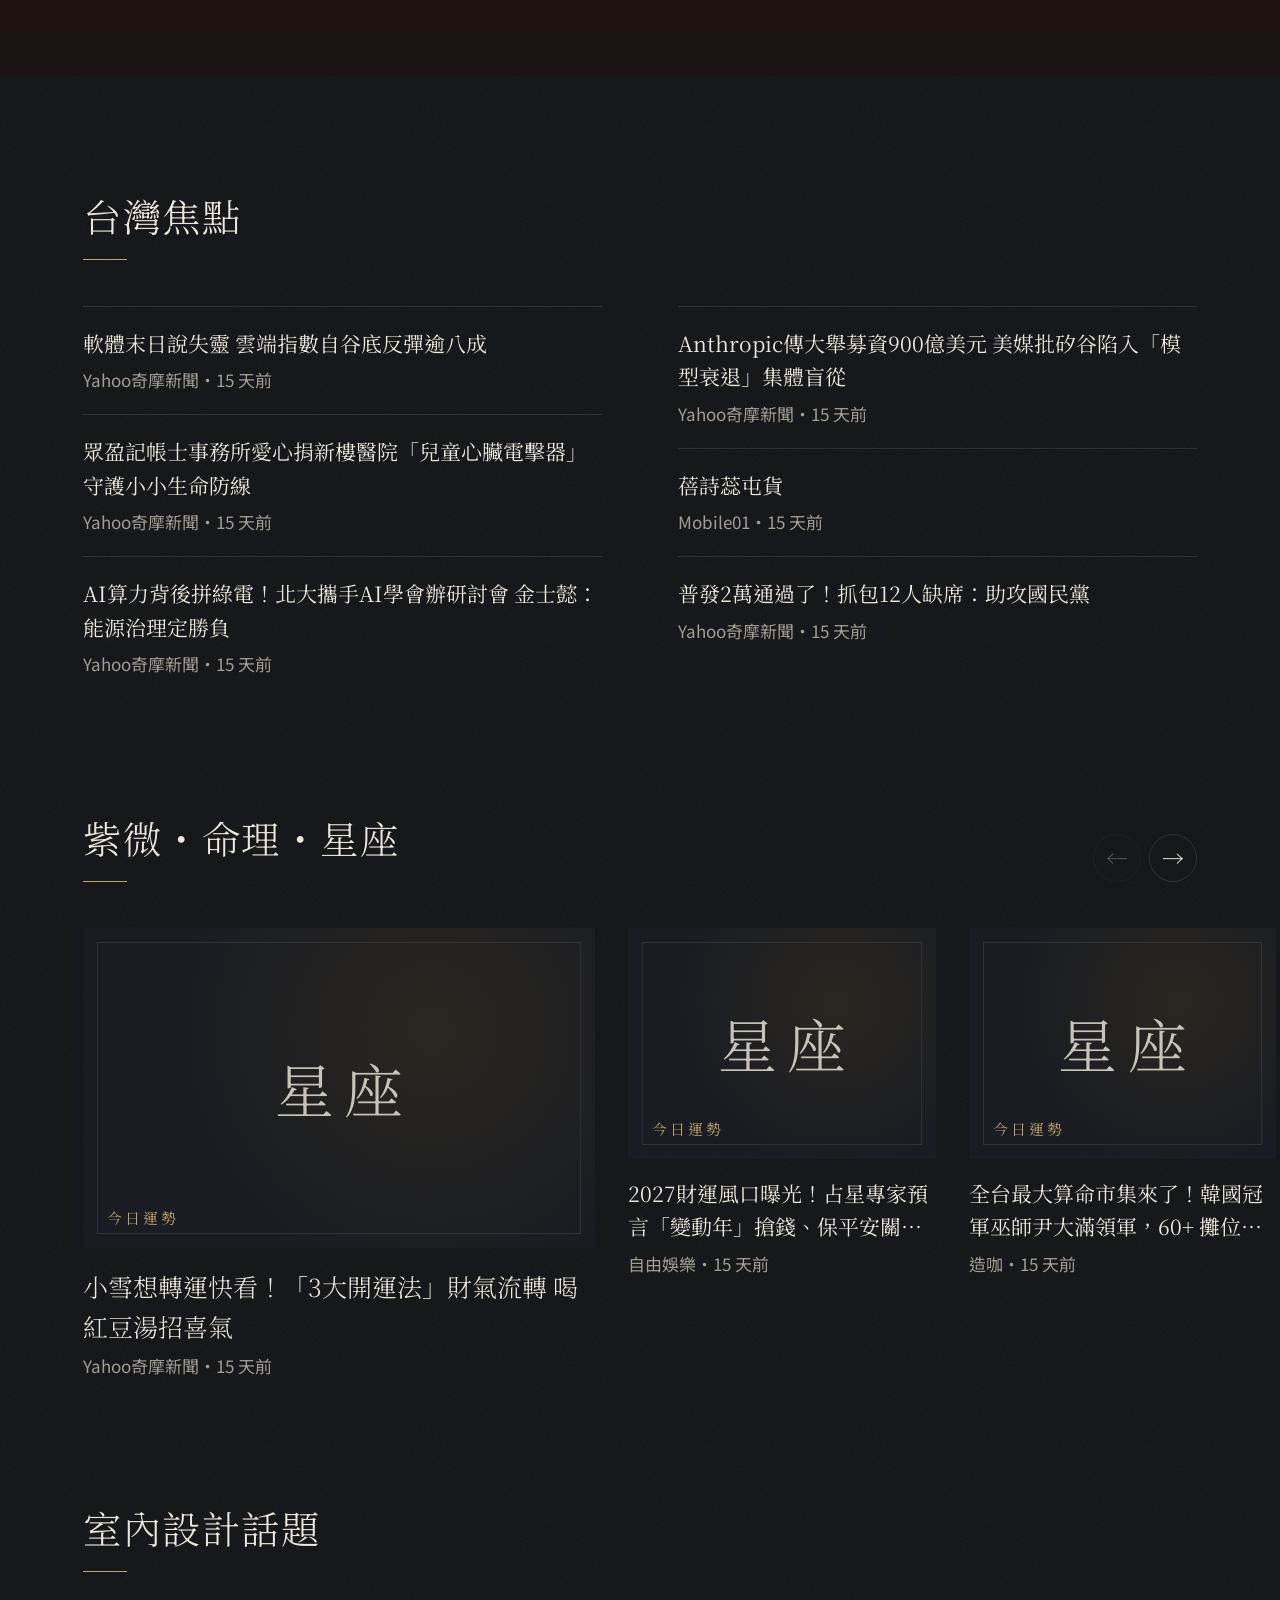
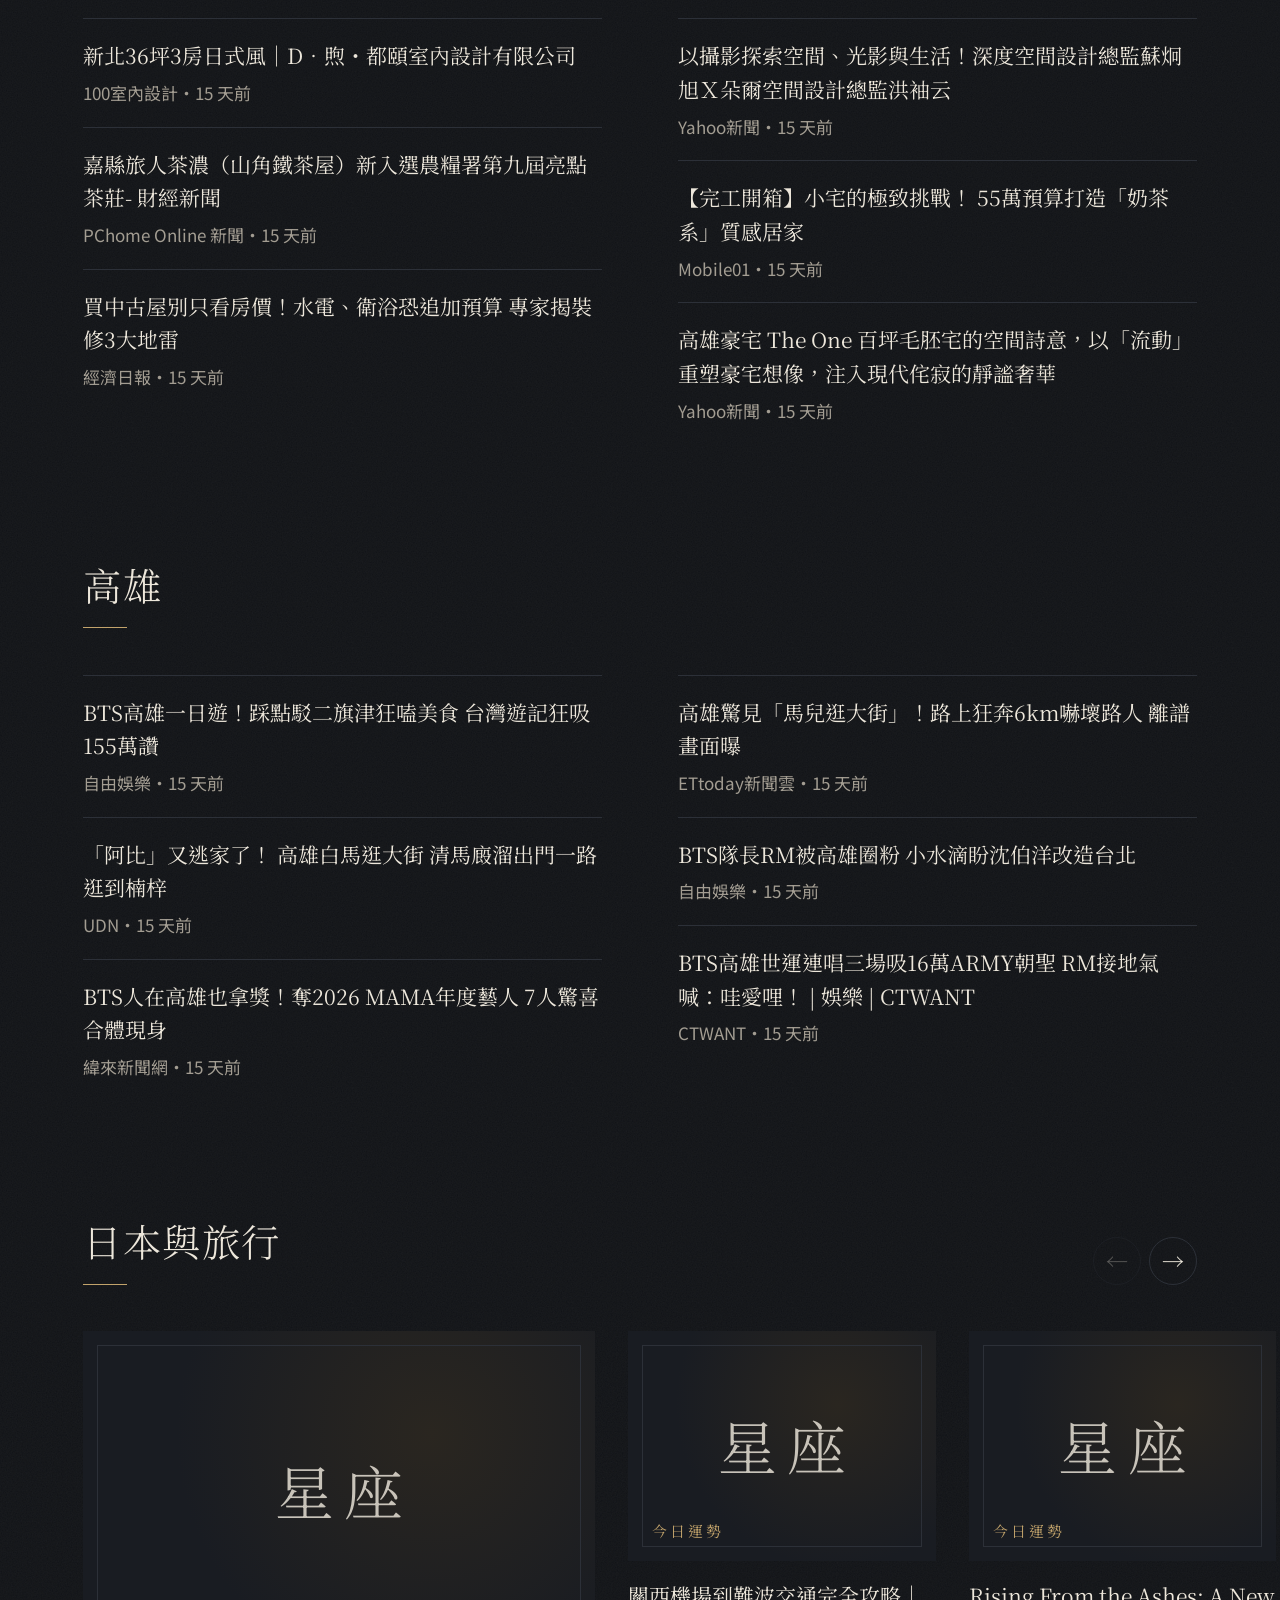
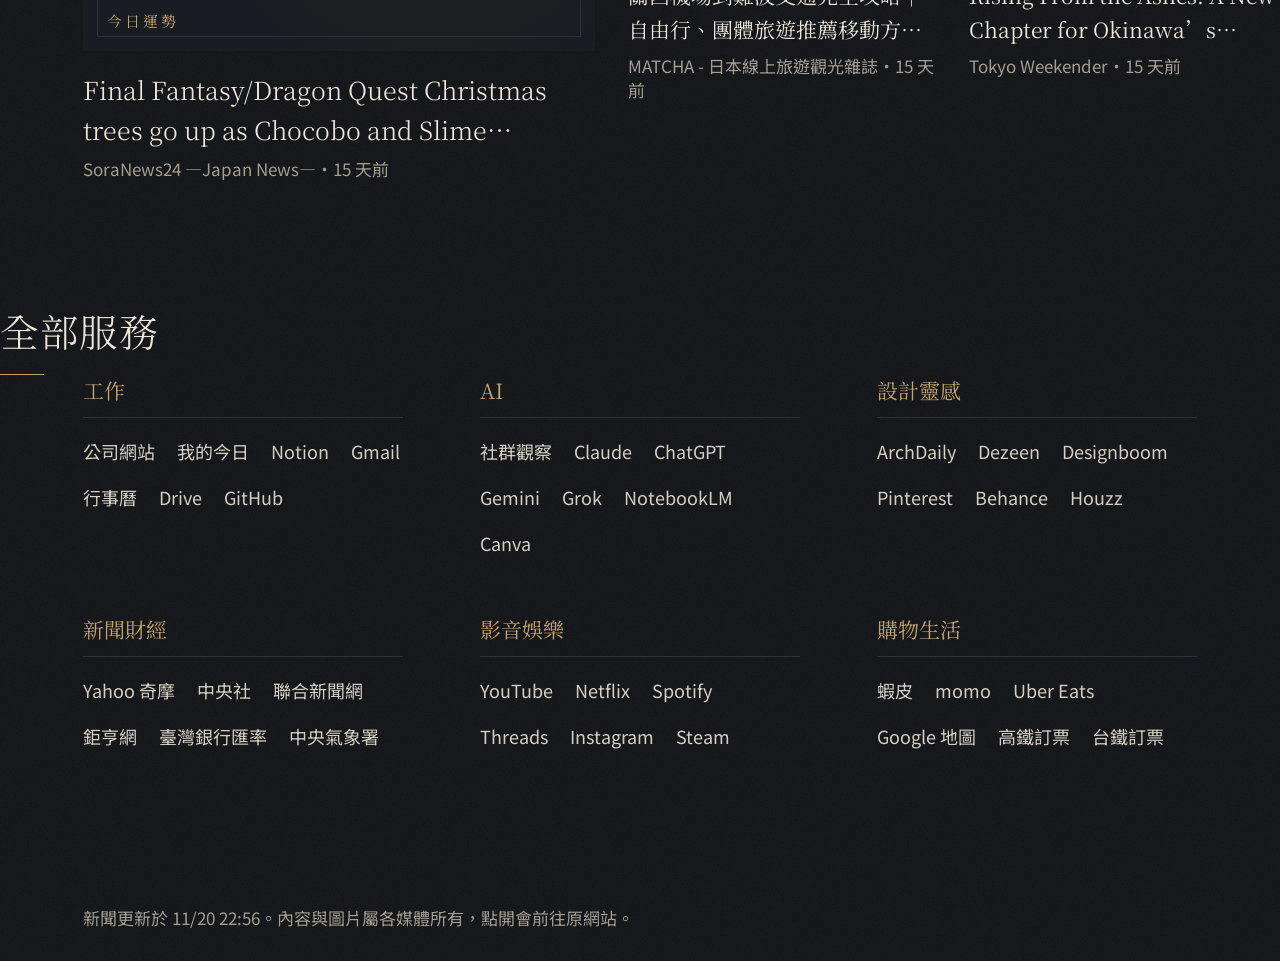
==== commit 06cb3565: "Today: interior photos, Japanese-language picks, merge 生活與健康 chip Co-Authored-By: Claude Opus 5.5 <n" ====
--- a/today/index.html
+++ b/today/index.html
@@ -177,7 +177,7 @@
 <footer class="foot" id="foot">新聞每小時自動更新，內容與圖片屬各媒體所有，點開會前往原網站。</footer>
 <script>
 (function(){
-var BUILD='b20261120k';
+var BUILD='b20261120j';
 try{fetch(location.pathname+'?check='+Date.now(),{cache:'no-store'}).then(function(r){return r.text()}).then(function(t){if(t.indexOf("BUILD='"+BUILD+"'")<0){var k='reloaded',n=0;try{n=+sessionStorage.getItem(k)||0;sessionStorage.setItem(k,n+1)}catch(e){}if(n<1)location.replace(location.pathname+'?v='+Date.now()+location.hash)}}).catch(function(){})}catch(e){}
 var DIR=[
 ['工作',[['公司網站','https://icesnowchetana-code.github.io/yiju/','亦','#3DD6C6'],['我的今日','https://claude.ai/artifact/6f5ETdZzxzoSQWmuPCrXjD','今','#FFD166'],['Notion','https://www.notion.so','N','#FFFFFF'],['Gmail','https://mail.google.com','G','#FF8A80'],['行事曆','https://calendar.google.com','曆','#8AB4F8'],['Drive','https://drive.google.com','D','#7BD88F'],['GitHub','https://github.com/icesnowchetana-code','Gh','#C9D1D9']]],
@@ -196,11 +196,12 @@
 function pic(url,alt,onfail){var i=new Image();i.alt=alt||'';i.loading='lazy';i.decoding='async';i.referrerPolicy='no-referrer';i.addEventListener('error',onfail);i.src=url;return i}
 var SIGNS=[['牡羊','星座','牡羊座'],['金牛','星座','金牛座'],['雙子','星座','雙子座'],['巨蟹','星座','巨蟹座'],['獅子','星座','獅子座'],['處女','星座','處女座'],['天秤','星座','天秤座'],['天蠍','星座','天蠍座'],['射手','星座','射手座'],['魔羯','星座','魔羯座'],['摩羯','星座','魔羯座'],['水瓶','星座','水瓶座'],['雙魚','星座','雙魚座'],['紫微','紫微','紫微斗數'],['命格','紫微','紫微斗數'],['易經','八卦','易經占卜'],['卦','八卦','易經占卜'],['八字','八字','八字命理'],['生肖','生肖','生肖運勢'],['塔羅','塔羅','塔羅占卜'],['風水','風水','風水開運'],['星座','星座','星座運勢']];
 function cover(t){for(var i=0;i<SIGNS.length;i++)if(t.indexOf(SIGNS[i][0])>-1)return [SIGNS[i][1],SIGNS[i][2]];return ['星座','今日運勢']}
+function jaTag(t){return /[\u3040-\u30ff]/.test(t)?'日本語・':''}
 function card(item,sec,lead){
   var a=link(lead?'card lead':'card',item.url),t=el('div','thumb');
   function none(){var c=cover(item.title);t.className='thumb none';t.replaceChildren(el('b',null,c[0]),el('small',null,c[1]))}
   if(safe(item.image))t.append(pic(item.image,'',none));else none();
-  a.append(t,el('b','t',item.title),el('span','meta',meta(item)));return a}
+  a.append(t,el('b','t',item.title),el('span','meta',jaTag(item.title)+meta(item)));return a}
 function line(item){var a=link('line',item.url),t=el('div');t.append(el('b',null,item.title),el('span','meta',meta(item)));a.append(t);
   if(safe(item.image)){a.className='line pic';a.append(pic(item.image,'',function(){this.remove();a.className='line'}))}return a}
 var slides=[],at=0,timer;
@@ -227,9 +228,8 @@
   w.append(prev,next);head.append(w);sync();setTimeout(sync,800)}
 // 為你推薦：依標題分四類，上方可切換，每張卡標出分類
 var CATS=[['理財','#E8C27A',/錢|存款|存錢|股|投資|薪|富|房|理財|退休|保險|基金|ETF|普發|稅|買房|貸|省|跌|漲|空頭|營收|樂透|頭獎|中獎|賠/],
-  ['健康','#8FD3A8',/健康|吃|食|營養|醫|睡|運動|肌|病|瘦|累|疲|血|腦|癌|飲|喝|身體|減重|痛|手術|矯正|骨/],
   ['職場','#9DB8F0',/工作|職場|主管|同事|AI|企業|管理|倦怠|會議|創業|老闆|面試|離職|效率|領導/],
-  ['生活','#F0A38F',/./]];
+  ['生活與健康','#8FD3A8',/./]];
 function catOf(t){for(var i=0;i<CATS.length;i++)if(CATS[i][2].test(t))return CATS[i];return CATS[3]}
 function mag(s){
   var wrap=el('div'),chips=el('div','chips'),g=el('div','mag'),all=s.items.filter(function(i){return safe(i.image)});
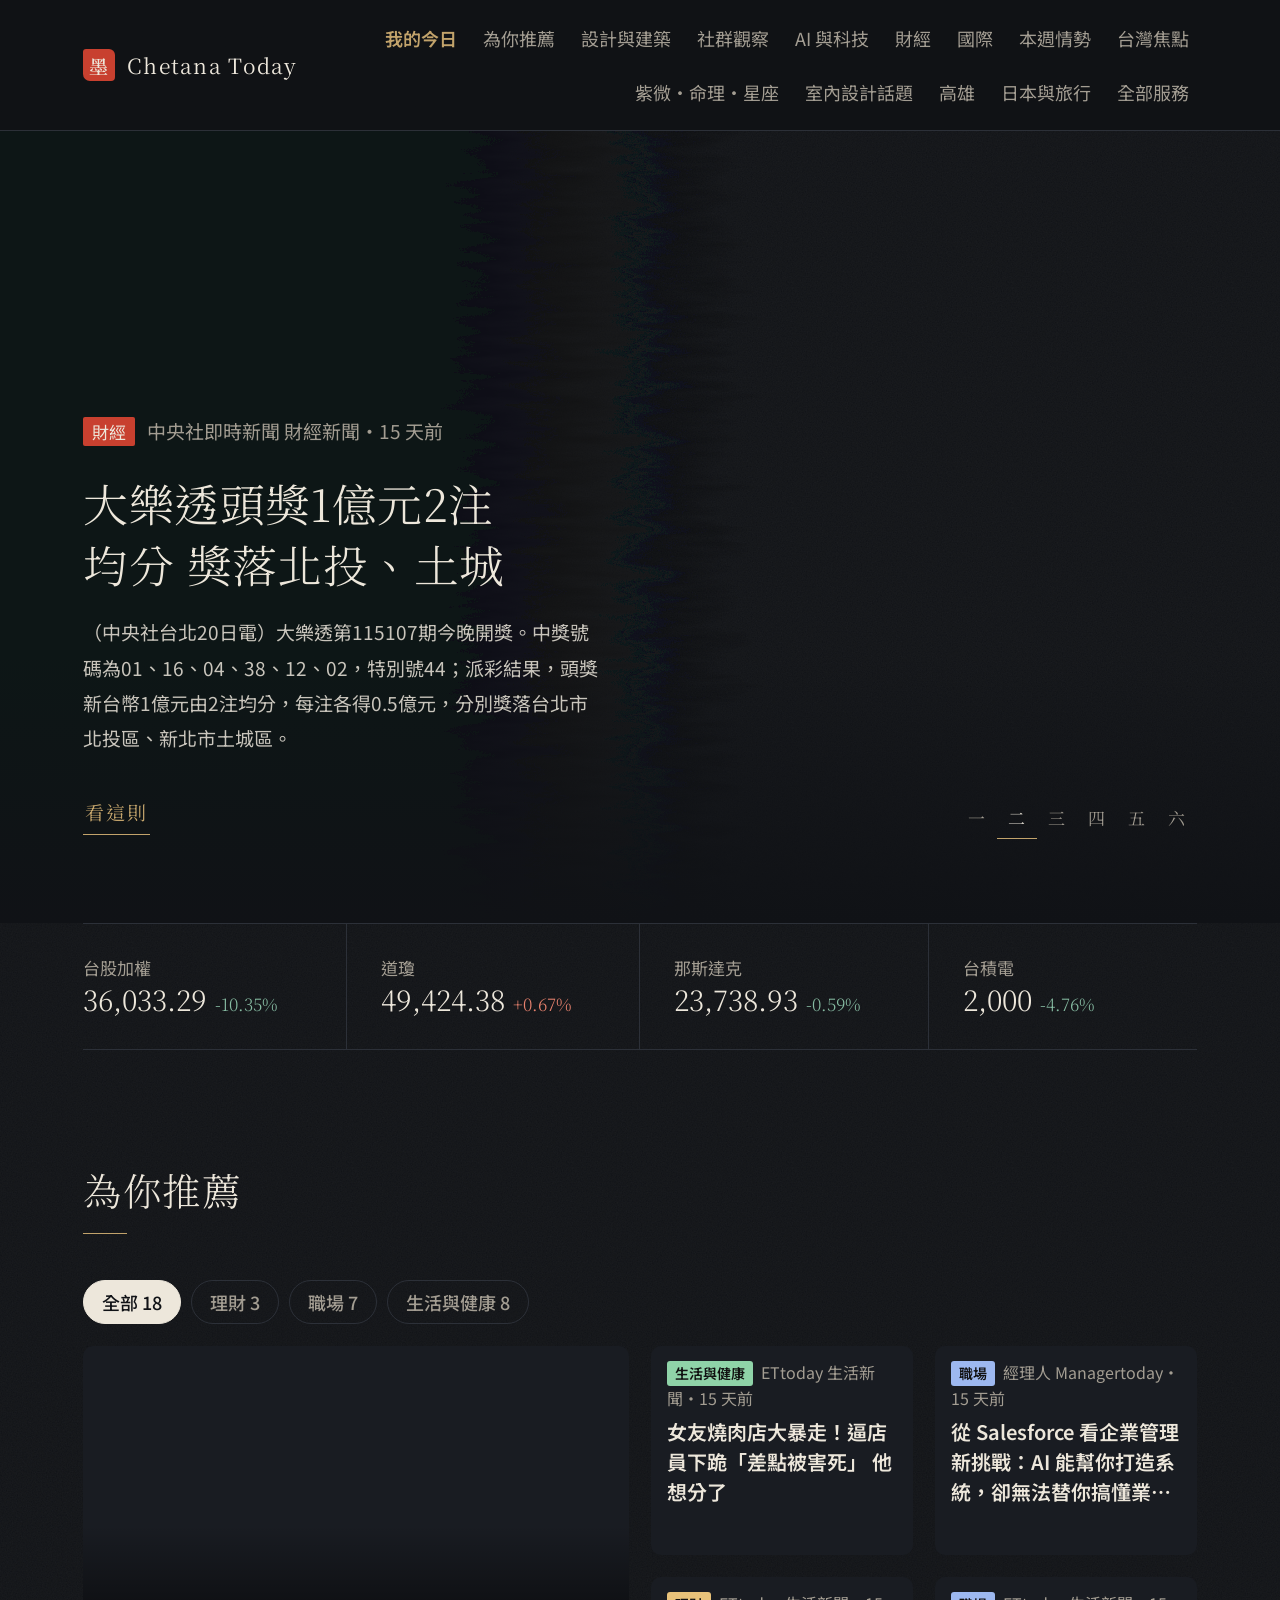
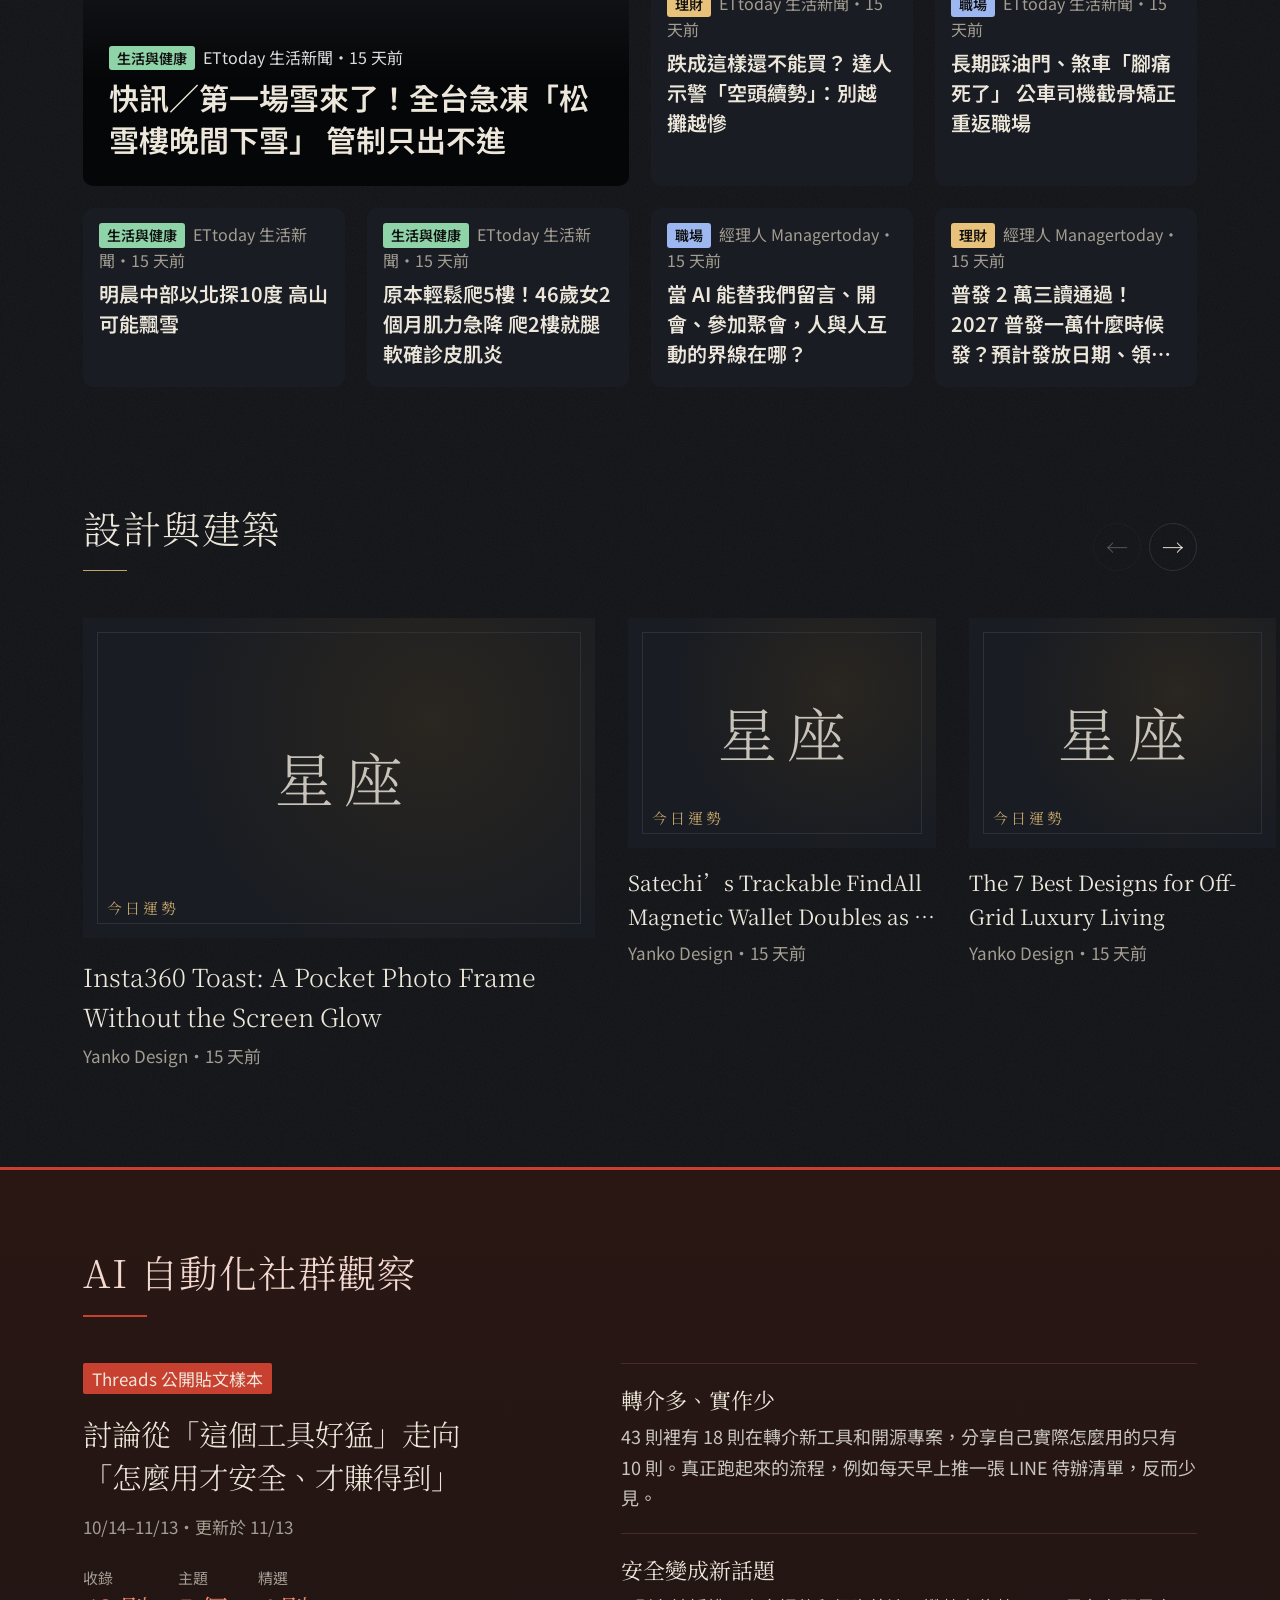
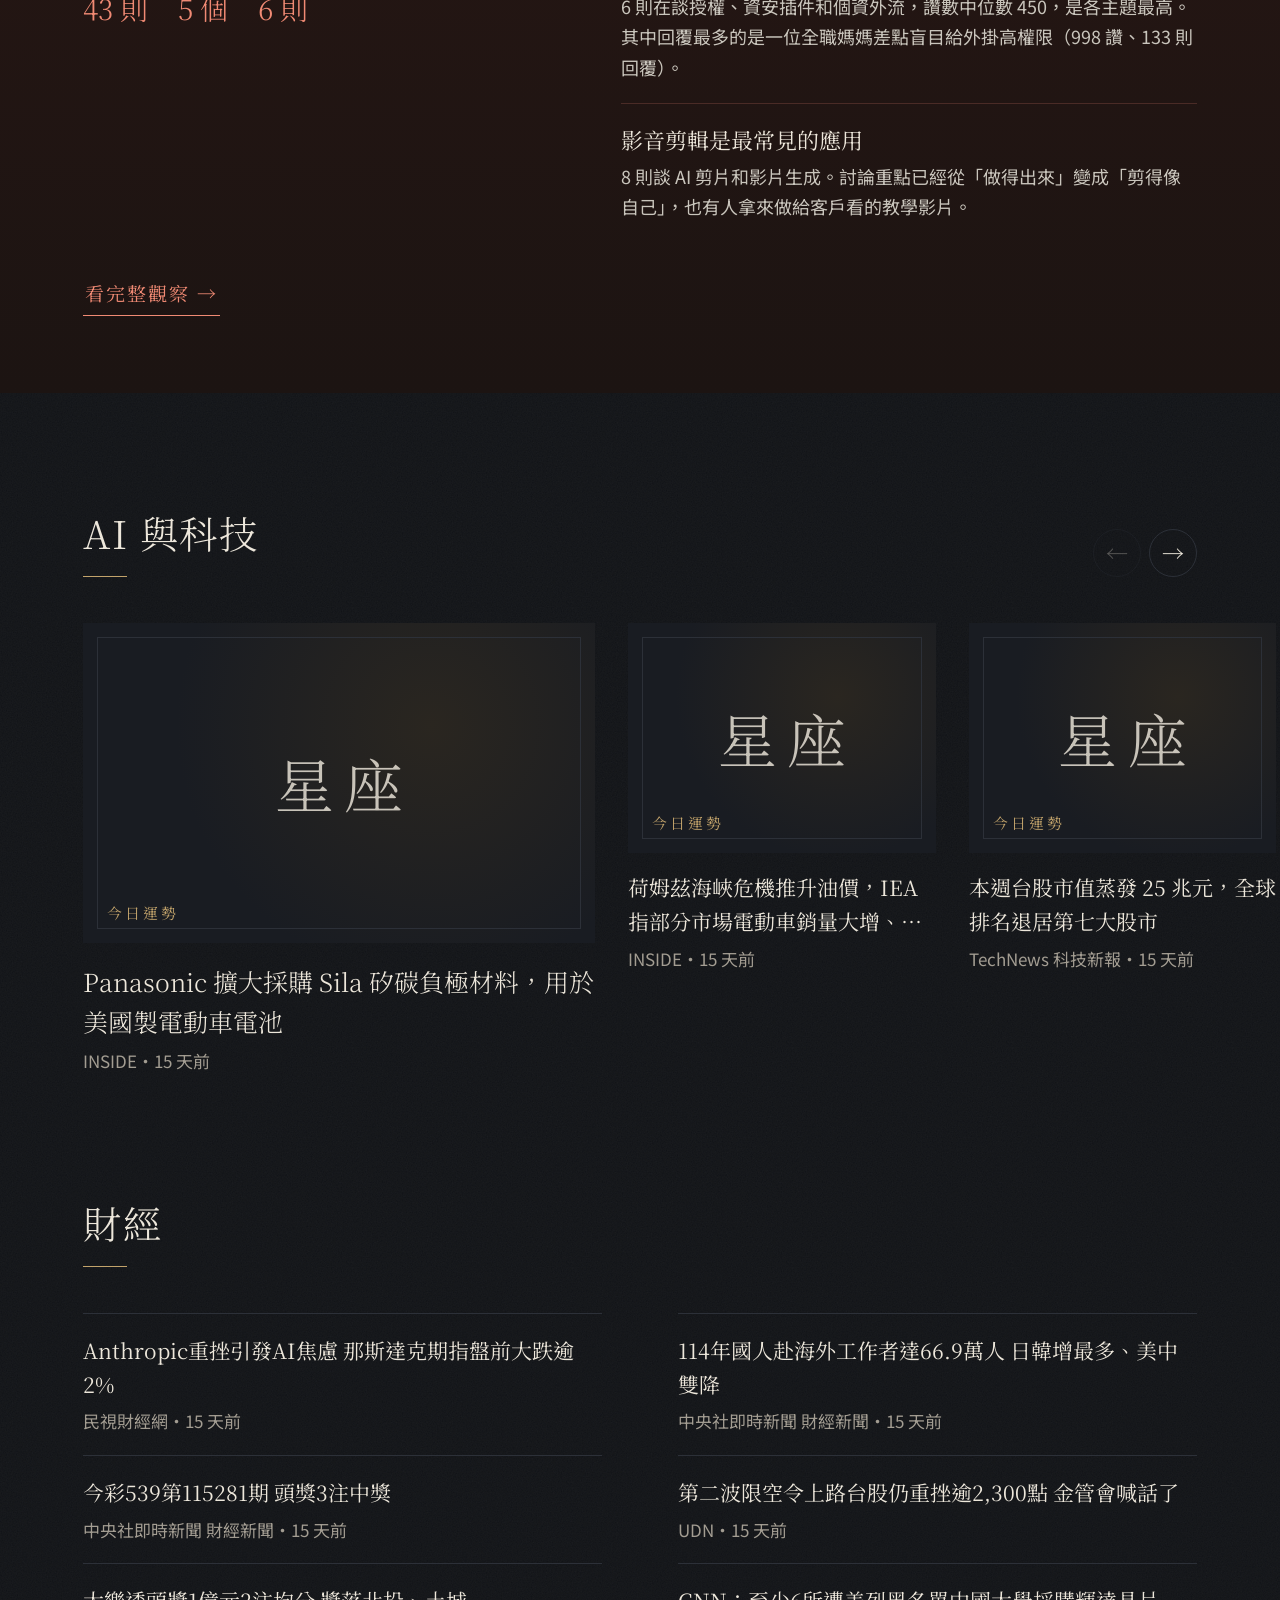
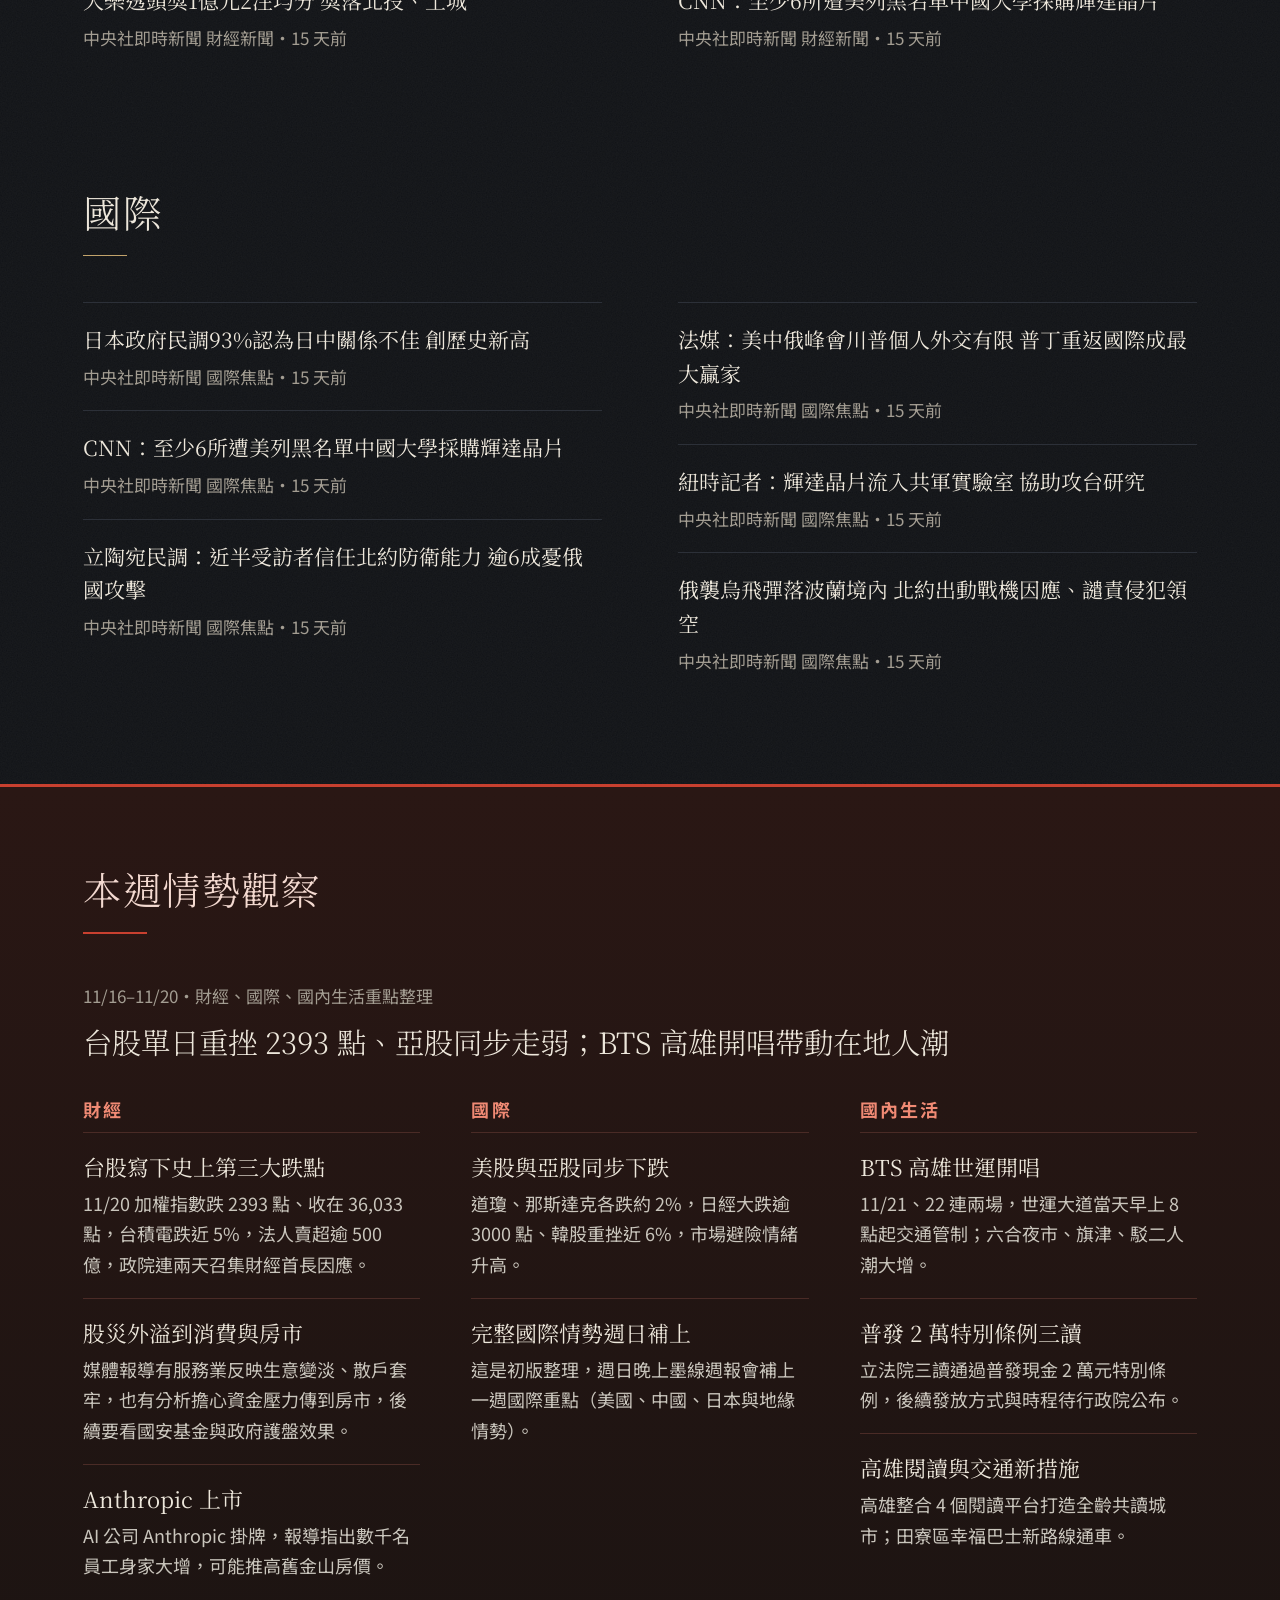
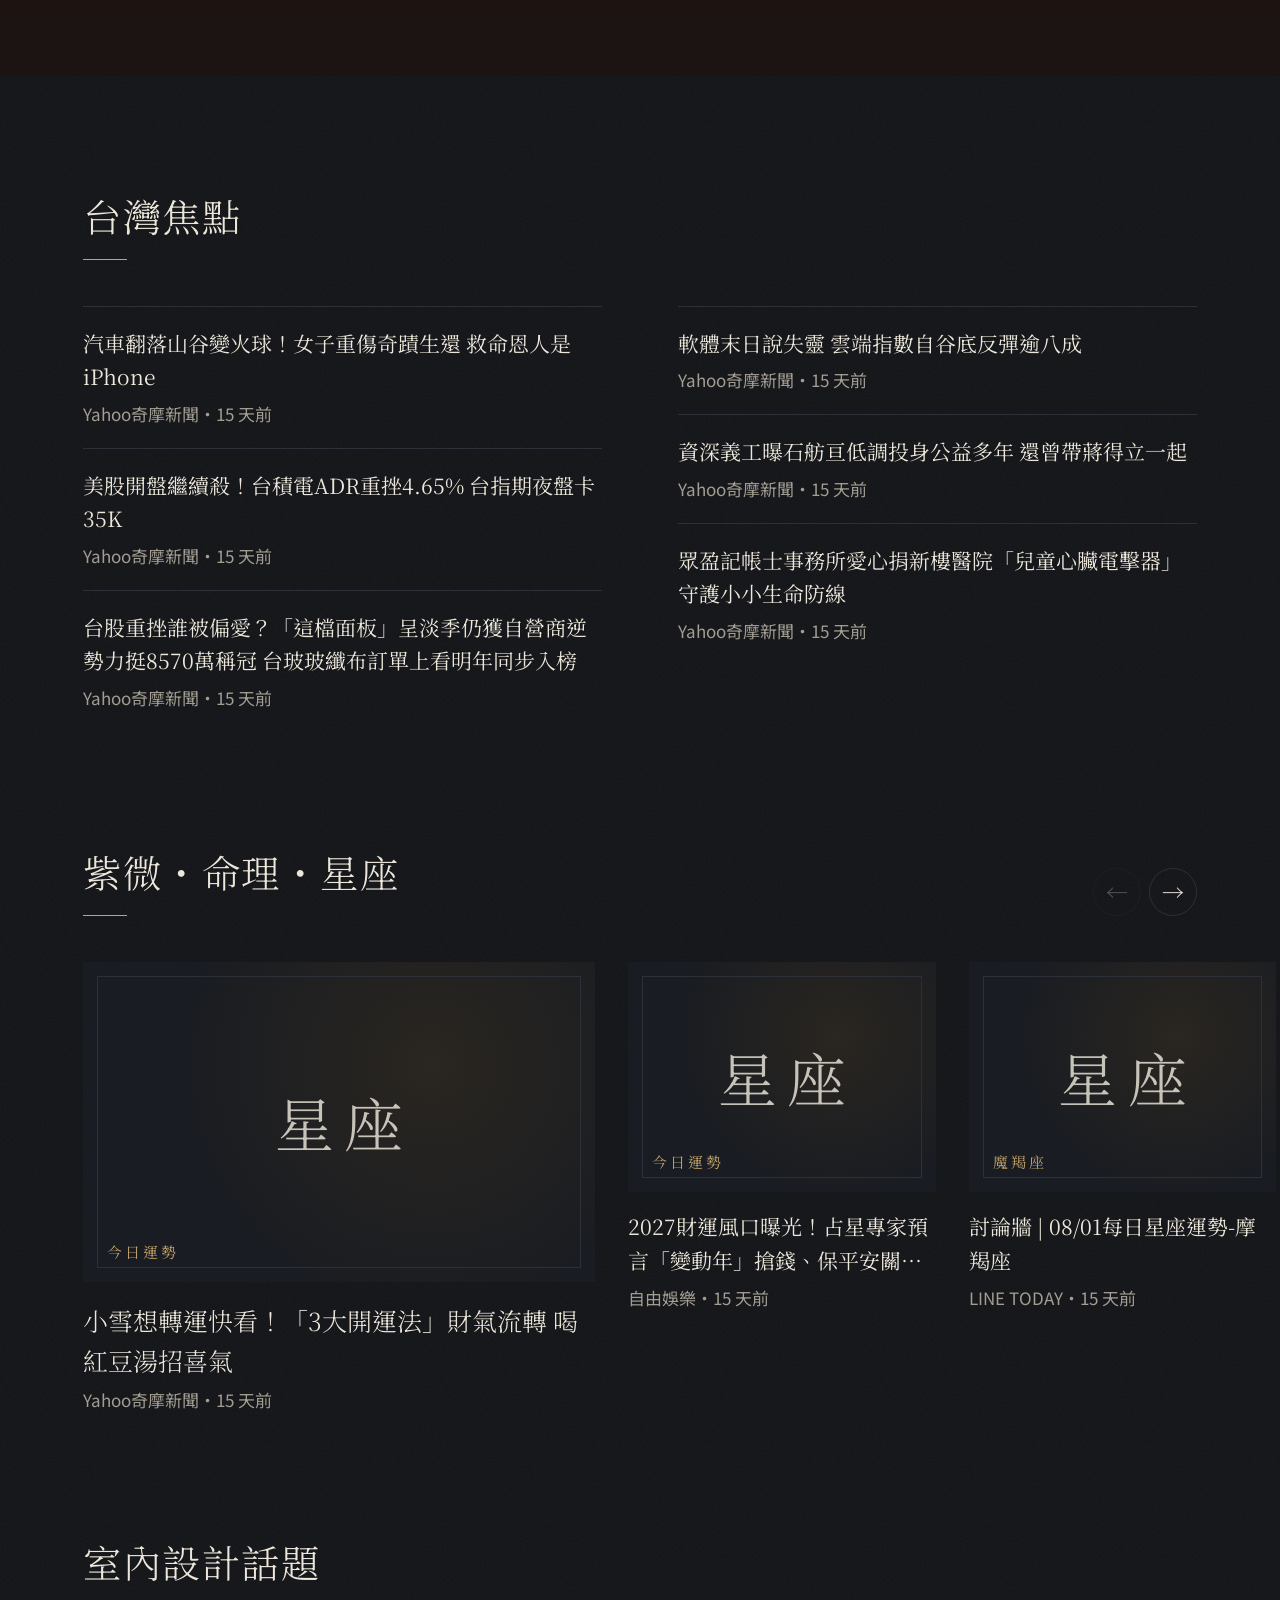
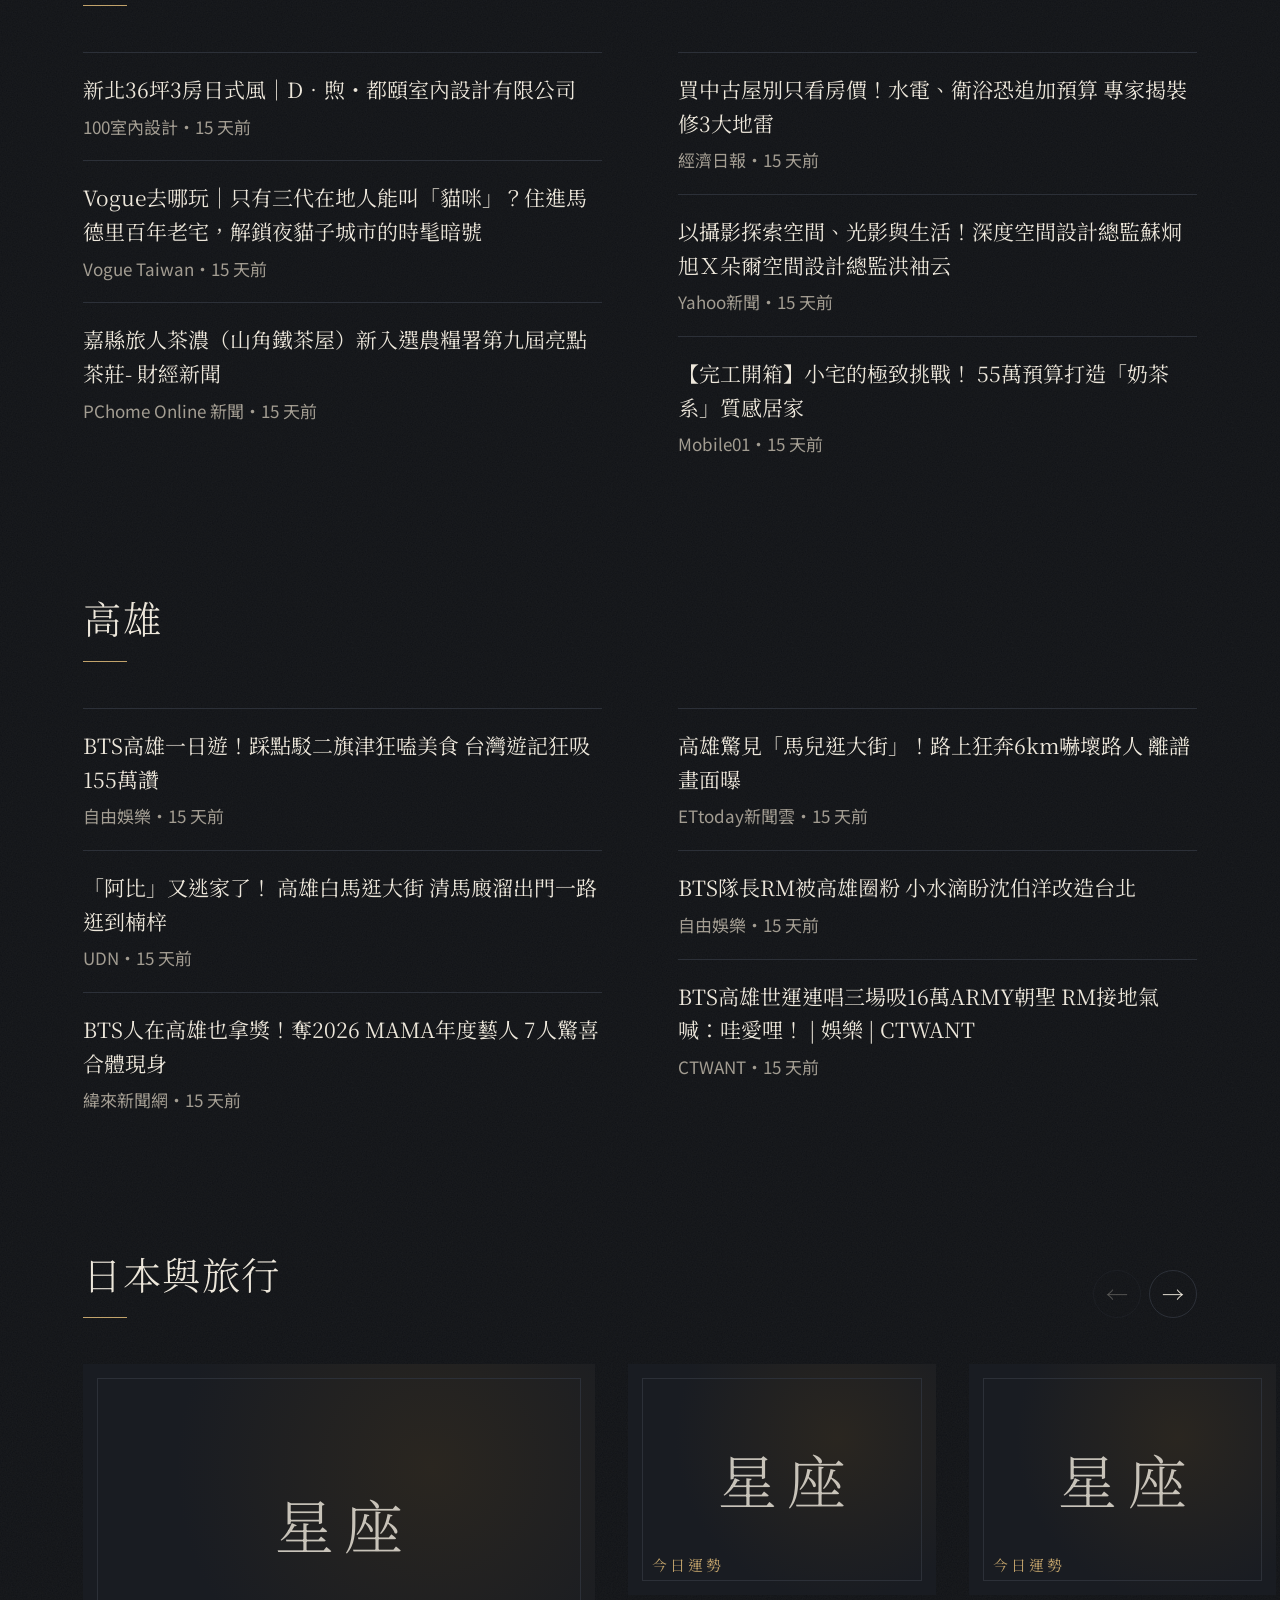
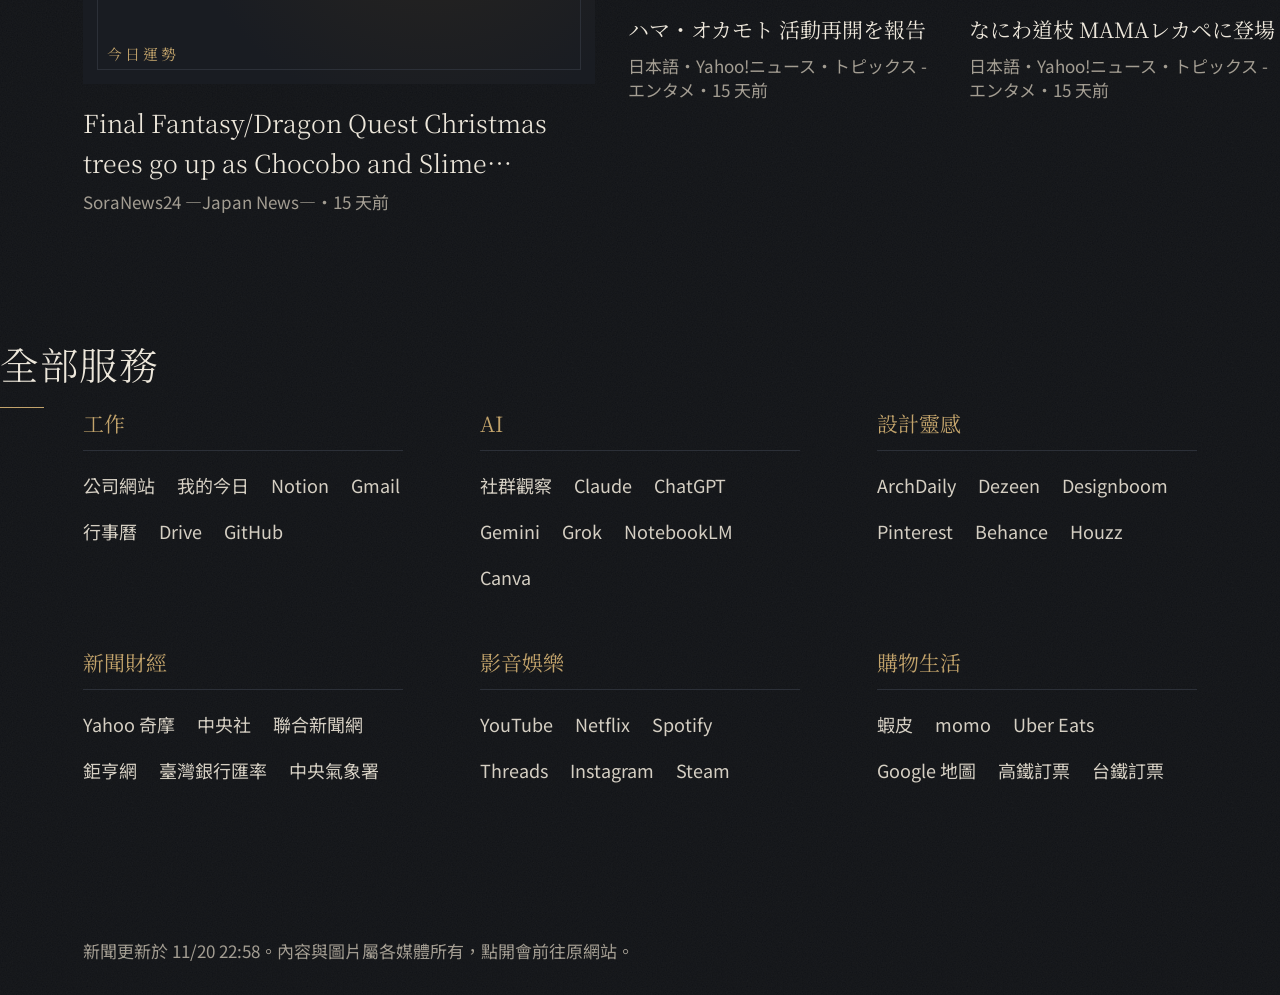
==== commit 7576726c: "Today: vaccine side-effect picks, interior photos from Dezeen/designboom Co-Authored-By: Claude Opus" ====
--- a/today/index.html
+++ b/today/index.html
@@ -177,7 +177,7 @@
 <footer class="foot" id="foot">新聞每小時自動更新，內容與圖片屬各媒體所有，點開會前往原網站。</footer>
 <script>
 (function(){
-var BUILD='b20261120j';
+var BUILD='b20261120v';
 try{fetch(location.pathname+'?check='+Date.now(),{cache:'no-store'}).then(function(r){return r.text()}).then(function(t){if(t.indexOf("BUILD='"+BUILD+"'")<0){var k='reloaded',n=0;try{n=+sessionStorage.getItem(k)||0;sessionStorage.setItem(k,n+1)}catch(e){}if(n<1)location.replace(location.pathname+'?v='+Date.now()+location.hash)}}).catch(function(){})}catch(e){}
 var DIR=[
 ['工作',[['公司網站','https://icesnowchetana-code.github.io/yiju/','亦','#3DD6C6'],['我的今日','https://claude.ai/artifact/6f5ETdZzxzoSQWmuPCrXjD','今','#FFD166'],['Notion','https://www.notion.so','N','#FFFFFF'],['Gmail','https://mail.google.com','G','#FF8A80'],['行事曆','https://calendar.google.com','曆','#8AB4F8'],['Drive','https://drive.google.com','D','#7BD88F'],['GitHub','https://github.com/icesnowchetana-code','Gh','#C9D1D9']]],
@@ -232,11 +232,11 @@
   ['生活與健康','#8FD3A8',/./]];
 function catOf(t){for(var i=0;i<CATS.length;i++)if(CATS[i][2].test(t))return CATS[i];return CATS[3]}
 function mag(s){
-  var wrap=el('div'),chips=el('div','chips'),g=el('div','mag'),all=s.items.filter(function(i){return safe(i.image)});
-  function draw(c){g.replaceChildren();all.filter(function(i){return !c||catOf(i.title)[0]===c}).slice(0,9).forEach(function(i,n){
+  var wrap=el('div'),chips=el('div','chips'),g=el('div','mag'),all=s.items.slice();
+  function draw(c){g.replaceChildren();var L=all.filter(function(i){return !c||catOf(i.title)[0]===c}),f=L.findIndex(function(i){return safe(i.image)});if(f>0)L.unshift(L.splice(f,1)[0]);L.slice(0,c?12:9).forEach(function(i,n){
     var k=catOf(i.title),a=link(n===0?'big':'',i.url),ph=el('div','ph'),tx=el('div','tx'),m=el('span'),tag=el('em','cat',k[0]);
     tag.style.background=k[1];m.append(tag,document.createTextNode(meta(i)));
-    ph.append(pic(i.image,'',function(){ph.remove()}));tx.append(m,el('b',null,i.title));a.append(ph,tx);g.append(a)})}
+    if(safe(i.image)){ph.append(pic(i.image,'',function(){ph.remove()}));a.append(ph)}else if(n===0)a.className='';tx.append(m,el('b',null,i.title));a.append(tx);g.append(a)})}
   [''].concat(CATS.map(function(c){return c[0]})).forEach(function(c){var n=c?all.filter(function(i){return catOf(i.title)[0]===c}).length:all.length;if(c&&!n)return;
     var b=el('button',null,(c||'全部')+' '+n);b.type='button';b.setAttribute('aria-pressed',String(!c));
     b.addEventListener('click',function(){chips.querySelectorAll('button').forEach(function(x){x.setAttribute('aria-pressed','false')});b.setAttribute('aria-pressed','true');draw(c)});chips.append(b)});
